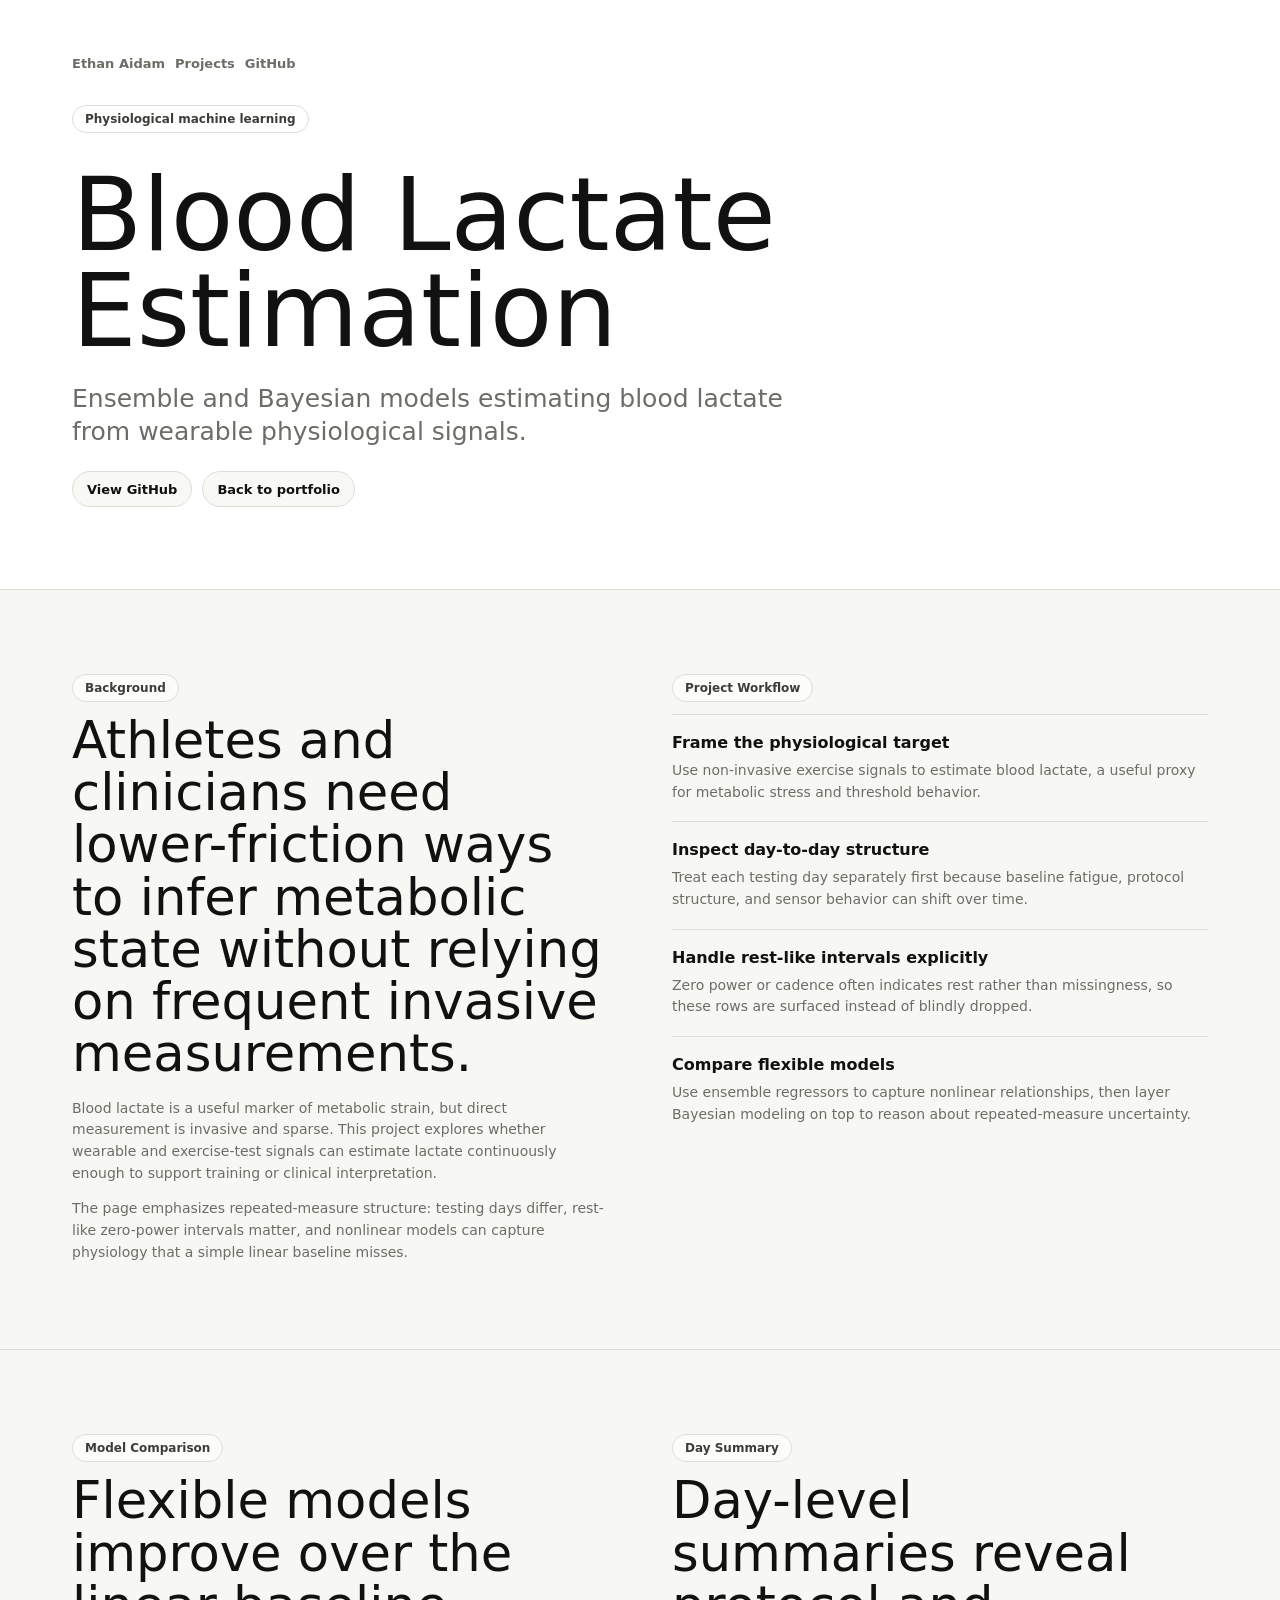
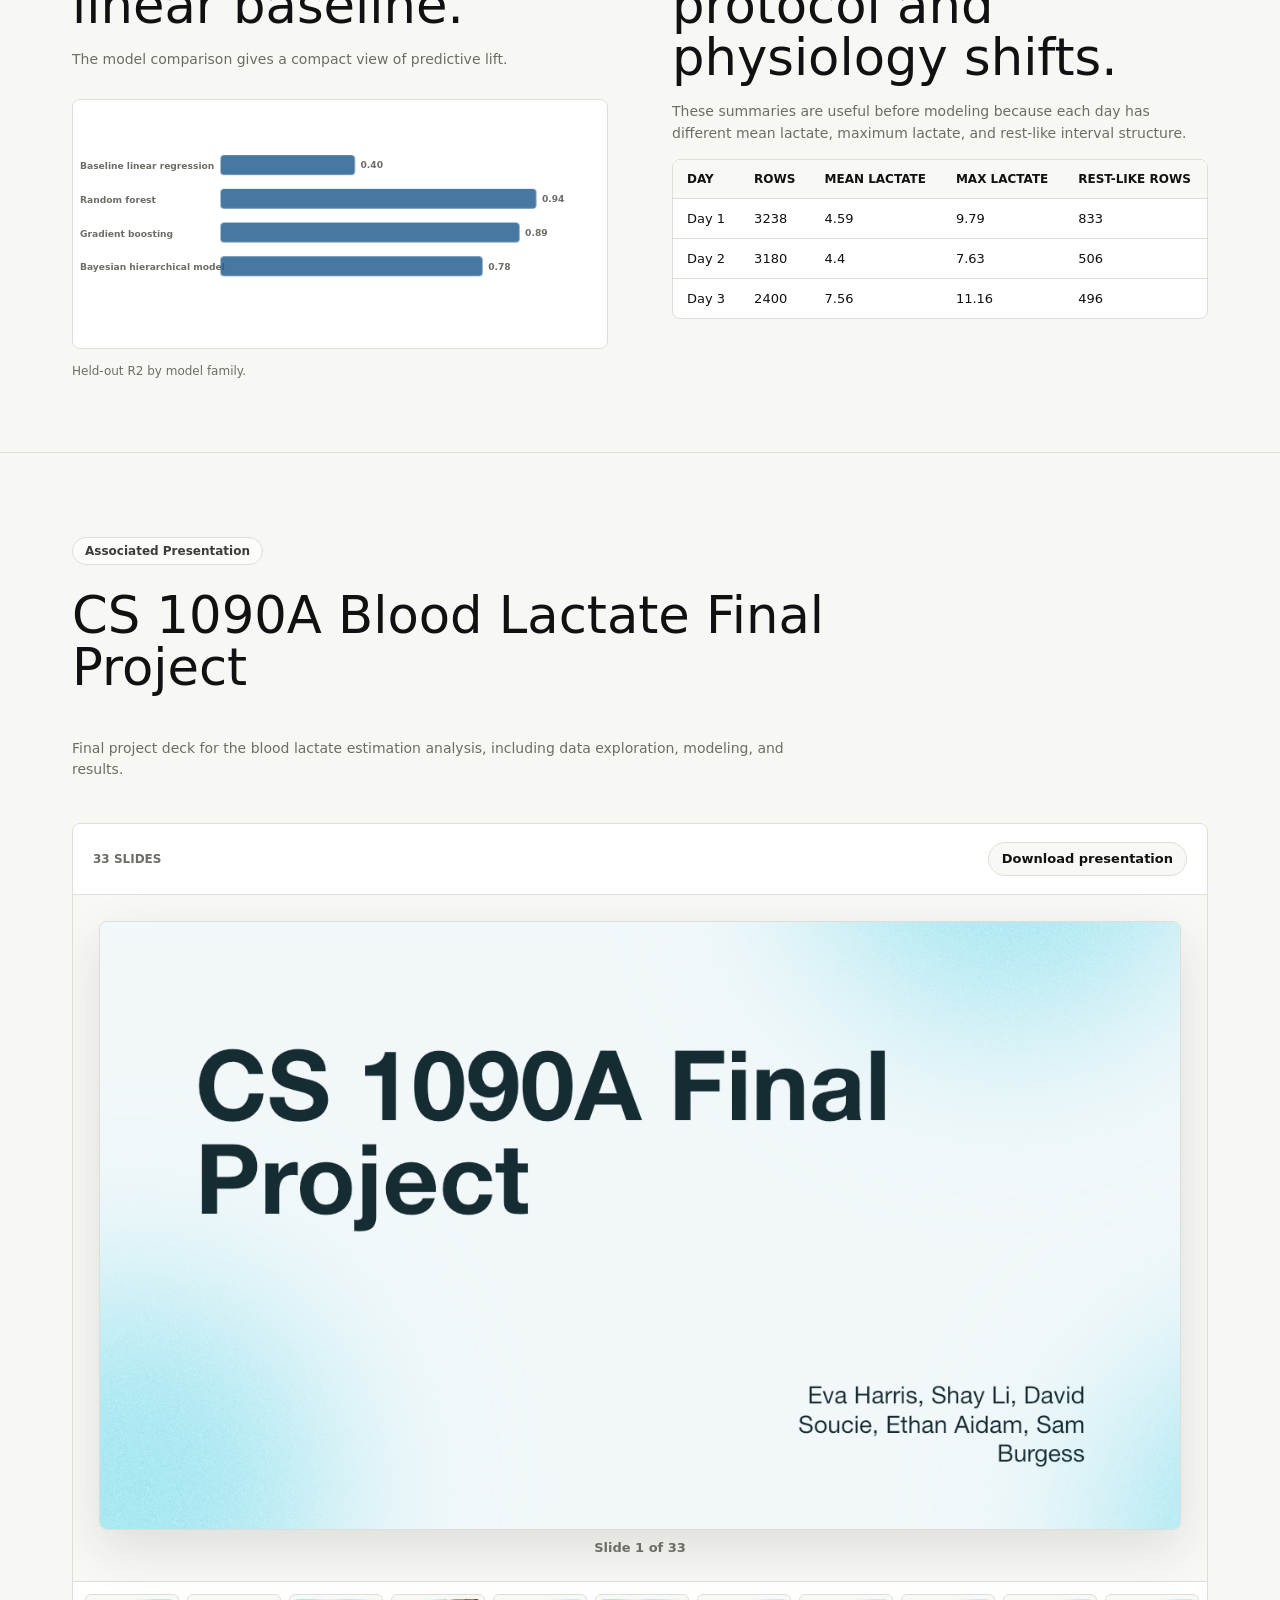
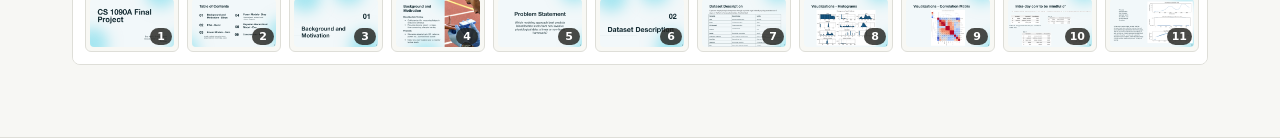
==== projects/blood-lactate-prediction/index.html @ 5e4e2e07 "Publish static portfolio site" ====
<!doctype html>
<html lang="en">
<head>
  <meta charset="utf-8">
  <meta name="viewport" content="width=device-width, initial-scale=1">
  <title>Blood Lactate Estimation | Ethan Aidam</title>
  <meta name="description" content="Ensemble and Bayesian models estimating blood lactate from wearable physiological signals.">
  <link rel="stylesheet" href="/assets/styles.css">
</head>
<body><main class="case-page">
      <header class="case-hero">
        <nav><a href="/">Ethan Aidam</a><a href="/#projects">Projects</a><a href="https://github.com/DavidStryder/CS109A---Final-Project-Blood-Lactate-Analysis">GitHub</a></nav>
        <p class="eyebrow">Physiological machine learning</p>
        <h1>Blood Lactate Estimation</h1>
        <p>Ensemble and Bayesian models estimating blood lactate from wearable physiological signals.</p>
        <div class="case-actions"><a href="https://github.com/DavidStryder/CS109A---Final-Project-Blood-Lactate-Analysis">View GitHub</a><a href="/#projects">Back to portfolio</a></div>
      </header>
      <section class="case-section case-two-col">
        <div><p class="section-label">Background</p><h2>Athletes and clinicians need lower-friction ways to infer metabolic state without relying on frequent invasive measurements.</h2><p class="case-copy">Blood lactate is a useful marker of metabolic strain, but direct measurement is invasive and sparse. This project explores whether wearable and exercise-test signals can estimate lactate continuously enough to support training or clinical interpretation.</p><p class="case-copy">The page emphasizes repeated-measure structure: testing days differ, rest-like zero-power intervals matter, and nonlinear models can capture physiology that a simple linear baseline misses.</p></div>
        <div><p class="section-label">Project Workflow</p><article class="thought-row"><strong>Frame the physiological target</strong><p>Use non-invasive exercise signals to estimate blood lactate, a useful proxy for metabolic stress and threshold behavior.</p></article><article class="thought-row"><strong>Inspect day-to-day structure</strong><p>Treat each testing day separately first because baseline fatigue, protocol structure, and sensor behavior can shift over time.</p></article><article class="thought-row"><strong>Handle rest-like intervals explicitly</strong><p>Zero power or cadence often indicates rest rather than missingness, so these rows are surfaced instead of blindly dropped.</p></article><article class="thought-row"><strong>Compare flexible models</strong><p>Use ensemble regressors to capture nonlinear relationships, then layer Bayesian modeling on top to reason about repeated-measure uncertainty.</p></article></div>
      </section>
      <section class="case-section case-two-col">
    <div><p class="section-label">Model Comparison</p><h2>Flexible models improve over the linear baseline.</h2><p class="case-copy">The model comparison gives a compact view of predictive lift.</p><div class="chart-frame">
    <svg class="native-chart bar-chart-svg" viewBox="0 0 760 268" role="img" aria-label="Held-out R2 by model family.">
      <g class="bar-row-g" data-negative="false">
            <text class="chart-category" x="10" y="56">Baseline linear regression</text>
            <rect class="chart-bar" x="210.00" y="36" width="191.20" height="28"></rect>
            <text class="chart-value-label" x="409.20" y="55" text-anchor="start">0.40</text>
          </g><g class="bar-row-g" data-negative="false">
            <text class="chart-category" x="10" y="104">Random forest</text>
            <rect class="chart-bar" x="210.00" y="84" width="449.32" height="28"></rect>
            <text class="chart-value-label" x="667.32" y="103" text-anchor="start">0.94</text>
          </g><g class="bar-row-g" data-negative="false">
            <text class="chart-category" x="10" y="152">Gradient boosting</text>
            <rect class="chart-bar" x="210.00" y="132" width="425.42" height="28"></rect>
            <text class="chart-value-label" x="643.42" y="151" text-anchor="start">0.89</text>
          </g><g class="bar-row-g" data-negative="false">
            <text class="chart-category" x="10" y="200">Bayesian hierarchical model</text>
            <rect class="chart-bar" x="210.00" y="180" width="372.84" height="28"></rect>
            <text class="chart-value-label" x="590.84" y="199" text-anchor="start">0.78</text>
          </g>
    </svg>
    <div class="chart-meta"><p>Held-out R2 by model family.</p></div>
  </div></div>
    <div><p class="section-label">Day Summary</p><h2>Day-level summaries reveal protocol and physiology shifts.</h2><p class="case-copy">These summaries are useful before modeling because each day has different mean lactate, maximum lactate, and rest-like interval structure.</p><div class="small-table-wrap"><table><thead><tr><th>Day</th><th>Rows</th><th>Mean lactate</th><th>Max lactate</th><th>Rest-like rows</th></tr></thead><tbody><tr><td>Day 1</td><td>3238</td><td>4.59</td><td>9.79</td><td>833</td></tr><tr><td>Day 2</td><td>3180</td><td>4.4</td><td>7.63</td><td>506</td></tr><tr><td>Day 3</td><td>2400</td><td>7.56</td><td>11.16</td><td>496</td></tr></tbody></table></div></div>
  </section>
      <section class="case-section presentation-section">
    <div class="case-section-head">
      <p class="section-label">Associated Presentation</p>
      <h2>CS 1090A Blood Lactate Final Project</h2>
      <p class="case-copy">Final project deck for the blood lactate estimation analysis, including data exploration, modeling, and results.</p>
    </div>
    <div class="presentation-viewer">
      <div class="presentation-toolbar">
        <span>33 slides</span>
        <a class="asset-download-link" href="/project-decks/blood-lactate-final-project.pptx" download="blood-lactate-final-project.pptx">Download presentation</a>
      </div>
      <div class="presentation-stage static-presentation-stage">
        <figure>
          <img src="/project-decks/previews/blood-lactate/slide-1.png" alt="CS 1090A Blood Lactate Final Project, slide 1 of 33">
          <figcaption>Slide 1 of 33</figcaption>
        </figure>
      </div>
      <div class="presentation-scrubber">
        <a href="/project-decks/previews/blood-lactate/slide-1.png" aria-label="Open slide 1"><img src="/project-decks/previews/blood-lactate/slide-1.png" alt=""><span>1</span></a><a href="/project-decks/previews/blood-lactate/slide-2.png" aria-label="Open slide 2"><img src="/project-decks/previews/blood-lactate/slide-2.png" alt=""><span>2</span></a><a href="/project-decks/previews/blood-lactate/slide-3.png" aria-label="Open slide 3"><img src="/project-decks/previews/blood-lactate/slide-3.png" alt=""><span>3</span></a><a href="/project-decks/previews/blood-lactate/slide-4.png" aria-label="Open slide 4"><img src="/project-decks/previews/blood-lactate/slide-4.png" alt=""><span>4</span></a><a href="/project-decks/previews/blood-lactate/slide-5.png" aria-label="Open slide 5"><img src="/project-decks/previews/blood-lactate/slide-5.png" alt=""><span>5</span></a><a href="/project-decks/previews/blood-lactate/slide-6.png" aria-label="Open slide 6"><img src="/project-decks/previews/blood-lactate/slide-6.png" alt=""><span>6</span></a><a href="/project-decks/previews/blood-lactate/slide-7.png" aria-label="Open slide 7"><img src="/project-decks/previews/blood-lactate/slide-7.png" alt=""><span>7</span></a><a href="/project-decks/previews/blood-lactate/slide-8.png" aria-label="Open slide 8"><img src="/project-decks/previews/blood-lactate/slide-8.png" alt=""><span>8</span></a><a href="/project-decks/previews/blood-lactate/slide-9.png" aria-label="Open slide 9"><img src="/project-decks/previews/blood-lactate/slide-9.png" alt=""><span>9</span></a><a href="/project-decks/previews/blood-lactate/slide-10.png" aria-label="Open slide 10"><img src="/project-decks/previews/blood-lactate/slide-10.png" alt=""><span>10</span></a><a href="/project-decks/previews/blood-lactate/slide-11.png" aria-label="Open slide 11"><img src="/project-decks/previews/blood-lactate/slide-11.png" alt=""><span>11</span></a><a href="/project-decks/previews/blood-lactate/slide-12.png" aria-label="Open slide 12"><img src="/project-decks/previews/blood-lactate/slide-12.png" alt=""><span>12</span></a>
      </div>
    </div>
  </section>
      
    </main></body>
</html>
---- assets/styles.css ----
:root {
  --background: #f7f7f4;
  --foreground: #090909;
  --muted: #6d6d67;
  --line: #deded8;
  --panel: #ffffff;
  --ink: #111111;
  --dark: #101010;
  --dark-muted: #a7a7a1;
  --red: #c63b34;
  --blue: #245f8f;
  --green: #2f9367;
}

* {
  box-sizing: border-box;
}

html {
  scroll-behavior: smooth;
}

body {
  margin: 0;
  background: var(--background);
  color: var(--foreground);
  font-family:
    Inter, ui-sans-serif, system-ui, -apple-system, BlinkMacSystemFont, "Segoe UI",
    sans-serif;
}

a {
  color: inherit;
  text-decoration: none;
}

button,
input {
  font: inherit;
}

button {
  cursor: pointer;
}

.site-shell {
  width: min(100%, 1440px);
  margin: 0 auto;
  overflow: hidden;
  background: var(--background);
  border-left: 1px solid rgba(0, 0, 0, 0.08);
  border-right: 1px solid rgba(0, 0, 0, 0.08);
}

.topbar {
  display: grid;
  grid-template-columns: 1fr auto 1fr;
  align-items: center;
  gap: 20px;
  padding: 28px clamp(20px, 5vw, 60px);
}

.brand-mark,
.small-pill,
.nav-links a,
.filter-row button,
.action-button {
  min-height: 38px;
  display: inline-flex;
  align-items: center;
  justify-content: center;
}

.brand-mark {
  justify-self: start;
  gap: 10px;
  font-size: 14px;
  font-weight: 700;
}

.brand-mark span {
  width: 26px;
  height: 26px;
  display: inline-grid;
  place-items: center;
  border-radius: 50%;
  color: white;
  background: var(--ink);
  font-size: 10px;
}

.nav-links {
  display: flex;
  gap: clamp(14px, 3vw, 42px);
  font-size: 13px;
  color: #30302d;
}

.nav-links a {
  border-bottom: 1px solid transparent;
}

.nav-links a:hover {
  border-color: currentColor;
}

.small-pill {
  justify-self: end;
  border: 1px solid var(--ink);
  border-radius: 999px;
  padding: 0 18px;
  font-size: 13px;
  font-weight: 650;
}

.hero-section {
  position: relative;
  min-height: calc(100vh - 94px);
  display: grid;
  grid-template-columns: minmax(0, 1.18fr) minmax(300px, 0.82fr);
  grid-template-areas:
    "copy visual"
    "note visual";
  gap: clamp(18px, 4vw, 58px);
  align-items: start;
  padding: clamp(22px, 4vw, 48px) clamp(20px, 5vw, 60px) 28px;
  animation: fadeInUp 0.8s ease;
}

@keyframes fadeInUp {
  from {
    opacity: 0;
    transform: translateY(30px);
  }

  to {
    opacity: 1;
    transform: translateY(0);
  }
}

.hero-copy {
  grid-area: copy;
  align-self: center;
  z-index: 2;
}

.eyebrow,
.section-label,
.project-domain,
.detail-domain {
  width: fit-content;
  border: 1px solid var(--line);
  border-radius: 999px;
  padding: 6px 12px;
  color: #3d3d38;
  background: rgba(255, 255, 255, 0.62);
  font-size: 12px;
  font-weight: 650;
}

.hero-copy h1 {
  max-width: 900px;
  margin: 26px 0 22px;
  font-size: clamp(72px, 15vw, 190px);
  font-weight: 500;
  letter-spacing: 0;
  line-height: 0.86;
}

.hero-actions {
  display: flex;
  flex-wrap: wrap;
  gap: 10px;
  margin-top: 30px;
}

.action-button {
  border: 1px solid var(--ink);
  border-radius: 999px;
  padding: 0 18px;
  color: var(--ink);
  background: transparent;
  font-size: 13px;
  font-weight: 700;
}

.action-button-dark {
  color: white;
  background: var(--ink);
}

.hero-visual {
  grid-area: visual;
  justify-self: end;
  align-self: start;
  width: min(42vw, 560px);
  min-width: 300px;
  min-height: 0;
  margin: clamp(-18px, -1.5vw, -8px) 0 0;
  border: 0;
  border-radius: 0;
  overflow: visible;
  background: transparent;
  pointer-events: auto;
  z-index: 1;
}

.hero-headshot {
  width: clamp(320px, 31vw, 440px);
  max-width: 440px;
  min-width: 0;
  margin-top: 0;
  margin-bottom: 2rem;
  margin-left: auto;
  margin-right: auto;
}

.hero-headshot img {
  width: 100%;
  border-radius: 50%;
  aspect-ratio: 1 / 1;
  object-fit: cover;
  box-shadow: 0 10px 40px rgba(0, 0, 0, 0.15);
  transition: all 0.4s cubic-bezier(0.175, 0.885, 0.32, 1.275);
  position: relative;
}

.hero-headshot img:hover {
  transform: translateY(-10px) scale(1.05) rotate(2deg);
  box-shadow: 0 20px 60px rgba(18, 53, 36, 0.3);
  filter: brightness(1.05);
}

.hero-note {
  grid-area: note;
  display: flex;
  flex-wrap: wrap;
  gap: 8px;
  color: var(--muted);
  font-size: 12px;
}

.hero-note span {
  border-radius: 999px;
  padding: 9px 13px;
  background: white;
  border: 1px solid var(--line);
}

.particle-stage,
.particle-canvas,
.particle-fallback {
  position: relative;
  width: 100%;
  height: 100%;
  min-height: inherit;
}

.particle-canvas canvas {
  display: block;
  width: 100%;
  height: 100%;
}

.particle-fallback {
  background: transparent;
}

.simulation-toggle {
  position: absolute;
  left: 8px;
  top: 8px;
  z-index: 3;
  display: flex;
  flex-wrap: wrap;
  gap: 4px;
  padding: 4px;
  border: 1px solid rgba(0, 0, 0, 0.08);
  border-radius: 999px;
  background: rgba(255, 255, 255, 0.72);
  backdrop-filter: blur(10px);
}

.simulation-toggle button {
  min-height: 30px;
  max-width: 140px;
  border: 0;
  border-radius: 999px;
  padding: 0 10px;
  color: #30302c;
  background: transparent;
  font-size: 11px;
  font-weight: 800;
  white-space: nowrap;
}

.simulation-toggle button.active {
  color: white;
  background: var(--ink);
}

.fallback-virus-shell,
.fallback-virus-core,
.fallback-sars-spike,
.fallback-env-spike,
.fallback-flu-ha,
.fallback-flu-na,
.fallback-rnp,
.fallback-hiv-capsid,
.fallback-igg-stem,
.fallback-igg-arm,
.fallback-igg-domain,
.fallback-igg-glycan {
  position: absolute;
  display: block;
}

.fallback-virus-shell {
  left: 13%;
  top: 16%;
  width: 70%;
  aspect-ratio: 1;
  border-radius: 50%;
  border: 2px dotted rgba(17, 17, 17, 0.52);
  background:
    radial-gradient(circle at 50% 48%, rgba(255, 255, 255, 0.24), transparent 35%),
    radial-gradient(circle, rgba(31, 31, 27, 0.16), transparent 66%);
  box-shadow:
    inset 0 0 0 10px rgba(31, 31, 27, 0.035),
    0 0 0 1px rgba(17, 17, 17, 0.08);
}

.fallback-virus-core {
  left: 33%;
  top: 34%;
  width: 30%;
  aspect-ratio: 1;
  border-radius: 50%;
  border: 1px dotted rgba(185, 155, 69, 0.72);
  background: radial-gradient(circle, rgba(185, 155, 69, 0.18), transparent 68%);
}

.fallback-sars-spike,
.fallback-env-spike,
.fallback-flu-ha,
.fallback-flu-na {
  left: 48%;
  top: 48%;
  width: 18%;
  height: 2px;
  border-top: 1px dotted rgba(124, 34, 38, 0.8);
  transform-origin: left center;
}

.fallback-sars-spike::after,
.fallback-env-spike::after,
.fallback-flu-ha::after,
.fallback-flu-na::after {
  content: "";
  position: absolute;
  right: -7px;
  top: -7px;
  width: 13px;
  height: 13px;
  border-radius: 48% 52% 42% 58%;
  border: 1px dotted rgba(198, 59, 52, 0.76);
  background: radial-gradient(circle, rgba(198, 59, 52, 0.18), transparent 66%);
}

.fallback-sars .fallback-spike-1,
.fallback-hiv .fallback-spike-1,
.fallback-influenza .fallback-spike-1 {
  transform: rotate(-168deg) translateX(28%);
}

.fallback-sars .fallback-spike-2,
.fallback-hiv .fallback-spike-2,
.fallback-influenza .fallback-spike-2 {
  transform: rotate(-134deg) translateX(30%);
}

.fallback-sars .fallback-spike-3,
.fallback-hiv .fallback-spike-3,
.fallback-influenza .fallback-spike-3 {
  transform: rotate(-96deg) translateX(31%);
}

.fallback-sars .fallback-spike-4,
.fallback-hiv .fallback-spike-4,
.fallback-influenza .fallback-spike-4 {
  transform: rotate(-56deg) translateX(31%);
}

.fallback-sars .fallback-spike-5,
.fallback-hiv .fallback-spike-5,
.fallback-influenza .fallback-spike-5 {
  transform: rotate(-18deg) translateX(29%);
}

.fallback-sars .fallback-spike-6,
.fallback-hiv .fallback-spike-6,
.fallback-influenza .fallback-spike-6 {
  transform: rotate(18deg) translateX(29%);
}

.fallback-sars .fallback-spike-7,
.fallback-hiv .fallback-spike-7,
.fallback-influenza .fallback-spike-7 {
  transform: rotate(56deg) translateX(31%);
}

.fallback-sars .fallback-spike-8,
.fallback-hiv .fallback-spike-8,
.fallback-influenza .fallback-spike-8 {
  transform: rotate(96deg) translateX(31%);
}

.fallback-sars .fallback-spike-9,
.fallback-hiv .fallback-spike-9,
.fallback-influenza .fallback-spike-9 {
  transform: rotate(134deg) translateX(30%);
}

.fallback-sars .fallback-spike-10,
.fallback-hiv .fallback-spike-10,
.fallback-influenza .fallback-spike-10 {
  transform: rotate(168deg) translateX(28%);
}

.fallback-sars .fallback-spike-11,
.fallback-influenza .fallback-spike-11 {
  transform: rotate(214deg) translateX(25%);
}

.fallback-sars .fallback-spike-12,
.fallback-influenza .fallback-spike-12 {
  transform: rotate(326deg) translateX(25%);
}


.fallback-flu-ha::after {
  border-color: rgba(36, 95, 143, 0.8);
  background: radial-gradient(circle, rgba(36, 95, 143, 0.16), transparent 66%);
}

.fallback-flu-na::after {
  width: 11px;
  height: 11px;
  border-radius: 4px;
  border-color: rgba(198, 59, 52, 0.78);
}

.fallback-influenza .fallback-na-1 {
  transform: rotate(-146deg) translateX(25%);
}

.fallback-influenza .fallback-na-2 {
  transform: rotate(-38deg) translateX(28%);
}

.fallback-influenza .fallback-na-3 {
  transform: rotate(72deg) translateX(28%);
}

.fallback-influenza .fallback-na-4 {
  transform: rotate(158deg) translateX(27%);
}

.fallback-influenza .fallback-na-5 {
  transform: rotate(286deg) translateX(25%);
}

.fallback-rnp {
  left: 48%;
  top: 31%;
  width: 1px;
  height: 34%;
  border-left: 1px dotted rgba(185, 155, 69, 0.76);
  transform-origin: center center;
}

.fallback-rnp-1 { transform: translateX(-46px) rotate(-8deg); }
.fallback-rnp-2 { transform: translateX(-32px) rotate(5deg); }
.fallback-rnp-3 { transform: translateX(-18px) rotate(-6deg); }
.fallback-rnp-4 { transform: translateX(-4px) rotate(4deg); }
.fallback-rnp-5 { transform: translateX(10px) rotate(-3deg); }
.fallback-rnp-6 { transform: translateX(24px) rotate(5deg); }
.fallback-rnp-7 { transform: translateX(38px) rotate(-5deg); }
.fallback-rnp-8 { transform: translateX(52px) rotate(8deg); }

.fallback-hiv-capsid {
  left: 37%;
  top: 33%;
  width: 22%;
  height: 36%;
  clip-path: polygon(50% 0, 82% 100%, 18% 100%);
  border: 1px dotted rgba(185, 155, 69, 0.86);
  background: linear-gradient(to bottom, rgba(185, 155, 69, 0.22), transparent);
}

.fallback-env-spike::after {
  width: 11px;
  height: 11px;
  border-radius: 50%;
}

.fallback-igg-stem {
  left: 50%;
  top: 48%;
  width: 2px;
  height: 30%;
  border-left: 2px dotted rgba(36, 95, 143, 0.82);
  transform: translateX(-50%);
}

.fallback-igg-arm {
  left: 50%;
  top: 48%;
  width: 30%;
  height: 2px;
  border-top: 2px dotted rgba(36, 95, 143, 0.82);
  transform-origin: left center;
}

.fallback-igg-arm-left {
  transform: rotate(140deg);
}

.fallback-igg-arm-right {
  transform: rotate(40deg);
}

.fallback-igg-domain {
  width: 15%;
  aspect-ratio: 1 / 1.32;
  border-radius: 999px;
  border: 1px dotted rgba(36, 95, 143, 0.82);
  background: radial-gradient(circle, rgba(36, 95, 143, 0.14), transparent 68%);
}

.fallback-igg-fc-left {
  left: 40%;
  top: 70%;
  transform: rotate(-8deg);
}

.fallback-igg-fc-right {
  left: 51%;
  top: 70%;
  transform: rotate(8deg);
}

.fallback-igg-fab-left {
  left: 17%;
  top: 23%;
  transform: rotate(48deg);
}

.fallback-igg-fab-right {
  right: 17%;
  top: 23%;
  transform: rotate(-48deg);
}

.fallback-igg-glycan {
  width: 4%;
  aspect-ratio: 1;
  border-radius: 50%;
  background: rgba(185, 155, 69, 0.78);
}

.fallback-igg-glycan-left {
  left: 45%;
  top: 61%;
}

.fallback-igg-glycan-right {
  left: 53%;
  top: 61%;
}

.visual-caption {
  position: absolute;
  right: 8px;
  bottom: 10px;
  display: flex;
  gap: 8px;
  opacity: 0.76;
}

.visual-caption span {
  border-radius: 999px;
  padding: 8px 10px;
  color: #1d1d19;
  background: rgba(255, 255, 255, 0.48);
  border: 1px solid rgba(0, 0, 0, 0.06);
  font-size: 11px;
  font-weight: 750;
}

.tag-group span,
.method-list span {
  flex: 0 0 auto;
  border-radius: 999px;
  padding: 12px 18px;
  background: #ecece8;
  color: #30302c;
  font-size: 13px;
  font-weight: 700;
  white-space: nowrap;
}

.section-grid {
  display: grid;
  grid-template-columns: minmax(0, 1fr) minmax(280px, 0.65fr);
  gap: clamp(24px, 7vw, 96px);
  align-items: start;
}

.about-section,
.projects-section,
.experience-section {
  padding: clamp(58px, 9vw, 120px) clamp(20px, 5vw, 60px);
}

.about-section {
  background: #f1f1ed;
}

.section-grid h2,
.site-footer h2 {
  margin: 18px 0 0;
  max-width: 760px;
  font-size: clamp(36px, 6vw, 74px);
  font-weight: 500;
  letter-spacing: 0;
  line-height: 0.94;
}

.section-copy {
  margin: 46px 0 0;
  color: var(--muted);
  font-size: 16px;
  line-height: 1.55;
}

.metric-grid {
  display: grid;
  grid-template-columns: repeat(5, minmax(0, 1fr));
  border-top: 1px solid var(--line);
  border-bottom: 1px solid var(--line);
}

.metric-card {
  min-height: 230px;
  padding: clamp(22px, 3vw, 36px);
  background: white;
  border-right: 1px solid var(--line);
}

.metric-card:last-child {
  border-right: 0;
}

.metric-card strong {
  display: block;
  font-size: clamp(38px, 4vw, 64px);
  font-weight: 500;
  line-height: 1;
}

.metric-card span {
  display: block;
  margin-top: 14px;
  font-size: 15px;
  font-weight: 800;
}

.metric-card p {
  max-width: 260px;
  margin: 14px 0 0;
  color: var(--muted);
  font-size: 13px;
  line-height: 1.45;
}

.project-controls {
  margin-top: 46px;
}

.search-label {
  display: block;
  margin-bottom: 8px;
  color: var(--muted);
  font-size: 12px;
  font-weight: 750;
}

.project-controls input {
  width: 100%;
  min-height: 48px;
  border: 1px solid var(--line);
  border-radius: 999px;
  padding: 0 18px;
  outline: 0;
  background: white;
  color: var(--ink);
  font-size: 15px;
}

.project-controls input:focus {
  border-color: var(--ink);
}

.filter-row {
  display: flex;
  gap: 10px;
  margin: 34px 0 28px;
  overflow-x: auto;
  padding-bottom: 4px;
}

.filter-row button {
  flex: 0 0 auto;
  border: 1px solid var(--line);
  border-radius: 999px;
  padding: 0 16px;
  color: #33332e;
  background: white;
  font-size: 13px;
  font-weight: 750;
  white-space: nowrap;
}

.filter-row button.active {
  border-color: var(--ink);
  color: white;
  background: var(--ink);
}

.project-layout {
  display: grid;
  grid-template-columns: minmax(0, 1.08fr) minmax(320px, 0.62fr);
  gap: 22px;
  align-items: start;
}

.project-grid {
  display: grid;
  grid-template-columns: repeat(2, minmax(0, 1fr));
  gap: 14px;
}

.project-card,
.empty-state,
.project-detail {
  border: 1px solid var(--line);
  border-radius: 8px;
  background: white;
}

.project-card {
  position: relative;
  min-height: 310px;
  display: flex;
  flex-direction: column;
  align-items: flex-start;
  padding: 24px;
  text-align: left;
  overflow: hidden;
}

.project-card::before {
  content: "";
  position: absolute;
  inset: auto -10% -34% 42%;
  height: 68%;
  border-radius: 50%;
  border: 1px solid currentColor;
  opacity: 0.28;
}

.project-card:hover,
.project-card.selected {
  border-color: var(--ink);
}

.project-card.selected {
  box-shadow: inset 0 0 0 1px var(--ink);
}

.accent-red {
  color: var(--red);
}

.accent-blue {
  color: var(--blue);
}

.accent-green {
  color: var(--green);
}

.accent-orange {
  color: #b46f24;
}

.project-card strong,
.project-card p,
.project-card span {
  position: relative;
  color: var(--ink);
}

.project-domain {
  margin-bottom: auto;
  color: inherit;
}

.project-card strong {
  display: block;
  margin-top: 62px;
  font-size: clamp(22px, 3vw, 34px);
  font-weight: 600;
  line-height: 1;
}

.project-card p {
  margin: 14px 0 0;
  color: var(--muted);
  font-size: 14px;
  line-height: 1.45;
}

.project-result {
  margin-top: 22px;
  color: #22221e;
  font-size: 13px;
  font-weight: 750;
  line-height: 1.4;
}

.project-status {
  margin-top: auto;
  padding-top: 26px;
  color: var(--muted);
  font-size: 12px;
  font-weight: 750;
}

.project-detail {
  position: sticky;
  top: 18px;
  padding: 28px;
}

.project-detail h3 {
  margin: 16px 0 24px;
  font-size: clamp(32px, 5vw, 54px);
  font-weight: 500;
  letter-spacing: 0;
  line-height: 0.96;
}

.project-detail dl {
  display: grid;
  gap: 18px;
  margin: 0;
}

.project-detail div {
  margin: 0;
}

.project-detail dt {
  margin-bottom: 6px;
  color: var(--ink);
  font-size: 12px;
  font-weight: 800;
  text-transform: uppercase;
}

.project-detail dd {
  margin: 0;
  color: var(--muted);
  font-size: 14px;
  line-height: 1.52;
}

.tag-group,
.method-list {
  display: flex;
  flex-wrap: wrap;
  gap: 8px;
  margin-top: 24px;
}

.tag-group span {
  padding: 9px 12px;
  background: var(--ink);
  color: white;
}

.method-list span {
  padding: 8px 10px;
  background: #efefeb;
  font-size: 12px;
}

.empty-state {
  grid-column: 1 / -1;
  min-height: 260px;
  display: grid;
  place-items: center;
  padding: 32px;
  text-align: center;
}

.empty-state strong {
  display: block;
  font-size: 24px;
}

.empty-state p {
  margin: 8px 0 20px;
  color: var(--muted);
}

.empty-state button {
  border: 1px solid var(--ink);
  border-radius: 999px;
  padding: 10px 16px;
  color: white;
  background: var(--ink);
  font-weight: 750;
}

.experience-section {
  background: #f1f1ed;
}

.timeline {
  margin-top: 48px;
  border-top: 1px solid var(--line);
}

.timeline-row {
  display: grid;
  grid-template-columns: minmax(0, 1fr) minmax(190px, auto);
  gap: 24px;
  align-items: center;
  padding: 28px 0;
  border-bottom: 1px solid var(--line);
}

.timeline-row span {
  display: block;
  color: var(--muted);
  font-size: 13px;
  font-weight: 750;
}

.timeline-row h3 {
  margin: 8px 0;
  font-size: clamp(22px, 3vw, 34px);
  font-weight: 560;
  line-height: 1;
}

.timeline-row p {
  max-width: 720px;
  margin: 0;
  color: var(--muted);
  font-size: 14px;
  line-height: 1.5;
}

.timeline-row strong {
  justify-self: end;
  color: var(--muted);
  font-size: 13px;
  font-weight: 750;
  white-space: nowrap;
}

.timeline-row h3 a {
  color: inherit;
  text-decoration: none;
  border-bottom: 1px solid transparent;
}

.timeline-row h3 a:hover {
  border-bottom-color: currentColor;
}

.timeline-row.tghi-row {
  align-items: start;
}

.experience-heading {
  max-width: 860px;
}

.tghi-event-link {
  display: grid;
  grid-template-columns: 64px minmax(0, 1fr);
  gap: 14px;
  align-items: center;
  max-width: 640px;
  margin-top: 16px;
  padding: 14px;
  border: 1px solid var(--line);
  border-radius: 8px;
  color: inherit;
  background: rgba(255, 255, 255, 0.62);
  text-decoration: none;
  transition: border-color 220ms ease, transform 220ms ease, background 220ms ease;
}

.tghi-event-link:hover {
  border-color: rgba(27, 27, 24, 0.28);
  background: rgba(255, 255, 255, 0.82);
  transform: translateY(-2px);
}

.tghi-event-logo {
  width: 64px;
  height: 64px;
  object-fit: contain;
  border: 1px solid var(--line);
  border-radius: 6px;
  padding: 6px;
  background: white;
}

.tghi-event-link b {
  display: block;
  color: var(--ink);
  font-size: 14px;
  font-weight: 750;
}

.tghi-event-link small {
  display: block;
  margin-top: 4px;
  color: var(--muted);
  font-size: 13px;
  line-height: 1.35;
}

.heatmap-layer-buttons {
  display: flex;
  flex-wrap: wrap;
  gap: 8px;
  margin: 22px 0 14px;
}

.heatmap-layer-buttons button {
  border: 1px solid var(--line);
  border-radius: 999px;
  padding: 9px 12px;
  color: var(--ink);
  background: rgba(255, 255, 255, 0.72);
  font-size: 12px;
  font-weight: 750;
}

.heatmap-layer-buttons button.active,
.heatmap-layer-buttons button:hover {
  border-color: var(--ink);
  color: white;
  background: var(--ink);
}

.heatmap-layer-note {
  max-width: 620px;
  border: 1px solid var(--line);
  border-radius: 8px;
  padding: 16px;
  background: rgba(255, 255, 255, 0.62);
}

.heatmap-layer-note strong {
  display: block;
  font-size: 15px;
}

.heatmap-layer-note p {
  margin: 8px 0 0;
  color: var(--muted);
  font-size: 13px;
  line-height: 1.45;
}

.heatmap-demo {
  min-height: 360px;
  border: 1px solid var(--line);
  border-radius: 8px;
  padding: clamp(14px, 3vw, 24px);
  background: #f7f7f2;
}

.heatmap-demo svg {
  width: 100%;
  height: auto;
  display: block;
}

.map-grid-line {
  fill: none;
  stroke: rgba(30, 30, 26, 0.14);
  stroke-width: 2;
}

.heatmap-route {
  fill: none;
  stroke: #245f8f;
  stroke-width: 7;
  stroke-linecap: round;
  opacity: 0.78;
}

.heatmap-route.secondary {
  stroke: #2f9367;
  stroke-width: 5;
  opacity: 0.58;
}

.heatmap-glow {
  fill: url(#heatGlow);
  mix-blend-mode: multiply;
  animation: heatmap-pulse 3.6s ease-in-out infinite;
}

@keyframes heatmap-pulse {
  0%,
  100% {
    opacity: 0.74;
  }
  50% {
    opacity: 1;
  }
}

.site-footer {
  padding: clamp(52px, 8vw, 98px) clamp(20px, 5vw, 60px) 34px;
  color: white;
  background: var(--dark);
}

.section-label-dark {
  border-color: rgba(255, 255, 255, 0.2);
  color: white;
  background: rgba(255, 255, 255, 0.08);
}

.site-footer h2 {
  max-width: 560px;
  color: white;
}

.footer-grid {
  display: grid;
  grid-template-columns: minmax(0, 1.2fr) repeat(3, minmax(120px, 0.45fr));
  gap: 28px;
  align-items: end;
  margin-top: clamp(60px, 9vw, 120px);
  padding-top: 32px;
  border-top: 1px solid rgba(255, 255, 255, 0.18);
}

.footer-grid strong {
  display: block;
  font-size: 22px;
}

.footer-grid p {
  max-width: 420px;
  margin: 12px 0 0;
  color: var(--dark-muted);
  font-size: 13px;
  line-height: 1.5;
}

.footer-grid a {
  color: white;
  font-size: 14px;
  font-weight: 750;
  overflow-wrap: anywhere;
}

.footer-grid a:hover {
  text-decoration: underline;
}


@media (max-width: 520px) {
  .simulation-toggle {
    right: 8px;
    width: calc(100% - 16px);
  }

  .simulation-toggle button {
    flex: 1 1 calc(50% - 4px);
    max-width: none;
    padding: 0 8px;
  }
}



@media (max-width: 980px) {
  .topbar,
  .hero-section,
  .section-grid,
  .project-layout,
  .footer-grid {
    grid-template-columns: 1fr;
  }

  .topbar {
    gap: 14px;
  }

  .nav-links,
  .small-pill {
    justify-self: start;
  }

  .hero-section {
    grid-template-areas:
      "copy"
      "visual"
      "note";
    min-height: auto;
  }

  .hero-visual {
    justify-self: center;
    min-height: 0;
    margin-top: 0;
  }

  .section-copy,
  .project-controls {
    margin-top: 0;
  }

  .metric-grid {
    grid-template-columns: repeat(2, minmax(0, 1fr));
  }

  .metric-card:nth-child(2n) {
    border-right: 0;
  }

  .metric-card:last-child {
    grid-column: 1 / -1;
  }

  .project-detail {
    position: static;
  }

  .timeline-row {
    grid-template-columns: 1fr;
  }

  .timeline-row strong {
    justify-self: start;
  }
}

@media (max-width: 640px) {
  .site-shell {
    border: 0;
  }

  .topbar {
    padding-top: 18px;
  }

  .nav-links {
    width: 100%;
    justify-content: space-between;
    order: 3;
  }

  .hero-copy h1 {
    font-size: clamp(62px, 24vw, 110px);
  }

  .hero-visual {
    width: min(78vw, 340px);
  }

  .hero-headshot {
    width: min(78vw, 340px);
  }

  .metric-grid,
  .project-grid {
    grid-template-columns: 1fr;
  }

  .metric-card {
    min-height: 190px;
    border-right: 0;
    border-bottom: 1px solid var(--line);
  }

  .metric-card:last-child {
    grid-column: auto;
  }

  .project-card {
    min-height: 280px;
  }

  .timeline-row strong {
    white-space: normal;
  }

  .tghi-event-link {
    grid-template-columns: 52px minmax(0, 1fr);
  }

  .tghi-event-logo {
    width: 52px;
    height: 52px;
  }
}

@media (prefers-reduced-motion: reduce) {
  html {
    scroll-behavior: auto;
  }

  *,
  *::before,
  *::after {
    animation-duration: 0.001ms !important;
    animation-iteration-count: 1 !important;
    scroll-behavior: auto !important;
    transition-duration: 0.001ms !important;
  }
}


.project-card-button {
  position: relative;
  z-index: 1;
  display: flex;
  flex: 1;
  width: 100%;
  min-height: 248px;
  flex-direction: column;
  align-items: flex-start;
  border: 0;
  padding: 0;
  color: inherit;
  background: transparent;
  text-align: left;
  cursor: pointer;
}

.project-card-button:focus-visible,
.project-case-link:focus-visible,
.detail-actions a:focus-visible,
.case-actions a:focus-visible,
.case-hero nav a:focus-visible {
  outline: 2px solid var(--ink);
  outline-offset: 3px;
}

.project-case-link,
.detail-actions a,
.case-actions a {
  position: relative;
  z-index: 2;
  display: inline-flex;
  align-items: center;
  justify-content: center;
  min-height: 36px;
  border: 1px solid var(--line);
  border-radius: 999px;
  padding: 0 14px;
  color: var(--ink);
  background: #f8f8f4;
  font-size: 13px;
  font-weight: 800;
  text-decoration: none;
}

.project-case-link {
  margin-top: 16px;
}

.project-case-link:hover,
.detail-actions a:hover,
.case-actions a:hover {
  border-color: var(--ink);
  background: var(--ink);
  color: white;
}

.detail-actions {
  display: flex;
  flex-wrap: wrap;
  gap: 8px;
  margin-top: 24px;
}

.case-page {
  min-height: 100vh;
  color: var(--ink);
  background: var(--background);
}

.case-hero {
  display: grid;
  gap: 22px;
  padding: clamp(24px, 5vw, 56px) clamp(20px, 6vw, 72px) clamp(44px, 7vw, 82px);
  border-bottom: 1px solid var(--line);
  background: white;
}

.case-hero nav {
  display: flex;
  flex-wrap: wrap;
  gap: 10px;
  align-items: center;
}

.case-hero nav a {
  color: var(--muted);
  font-size: 13px;
  font-weight: 800;
  text-decoration: none;
}

.case-hero nav a:hover {
  color: var(--ink);
}

.case-hero h1 {
  max-width: 980px;
  margin: 0;
  font-size: clamp(46px, 8vw, 106px);
  font-weight: 500;
  letter-spacing: 0;
  line-height: 0.94;
}

.case-hero > p:not(.eyebrow) {
  max-width: 760px;
  margin: 0;
  color: var(--muted);
  font-size: clamp(18px, 2.2vw, 25px);
  line-height: 1.35;
}

.case-actions {
  display: flex;
  flex-wrap: wrap;
  gap: 10px;
}

.case-metrics {
  display: grid;
  grid-template-columns: repeat(3, minmax(0, 1fr));
  border-bottom: 1px solid var(--line);
  background: #f8f8f4;
}

.case-metrics article {
  min-height: 170px;
  border-right: 1px solid var(--line);
  padding: clamp(20px, 4vw, 34px);
}

.case-metrics article:last-child {
  border-right: 0;
}

.case-metrics strong {
  display: block;
  font-size: clamp(28px, 5vw, 58px);
  font-weight: 500;
  line-height: 1;
}

.case-metrics span {
  display: block;
  margin-top: 10px;
  color: var(--ink);
  font-size: 13px;
  font-weight: 850;
  text-transform: uppercase;
}

.case-metrics p,
.case-copy {
  max-width: 720px;
  color: var(--muted);
  font-size: 14px;
  line-height: 1.55;
}

.heatmaps-background-section .case-section-head {
  max-width: 920px;
}

.project-video-frame {
  position: relative;
  width: min(100%, 1040px);
  aspect-ratio: 16 / 9;
  overflow: hidden;
  border: 1px solid var(--line);
  border-radius: 8px;
  background: #10100e;
}

.project-video-frame iframe {
  position: absolute;
  inset: 0;
  width: 100%;
  height: 100%;
  border: 0;
}

.case-section {
  padding: clamp(36px, 6vw, 72px) clamp(20px, 6vw, 72px);
  border-bottom: 1px solid var(--line);
}

.case-section-head {
  display: grid;
  gap: 12px;
  margin-bottom: 28px;
}

.case-section h2 {
  max-width: 820px;
  margin: 0 0 18px;
  font-size: clamp(28px, 4vw, 52px);
  font-weight: 500;
  letter-spacing: 0;
  line-height: 1.02;
}

.case-two-col {
  display: grid;
  grid-template-columns: repeat(2, minmax(0, 1fr));
  gap: clamp(22px, 5vw, 64px);
  align-items: start;
}

.thought-row {
  border-top: 1px solid var(--line);
  padding: 18px 0;
}

.thought-row strong {
  display: block;
  font-size: 16px;
}

.thought-row p {
  margin: 8px 0 0;
  color: var(--muted);
  font-size: 14px;
  line-height: 1.55;
}

.workflow-strip {
  display: grid;
  grid-template-columns: repeat(5, minmax(0, 1fr));
  border: 1px solid var(--line);
  border-radius: 8px;
  overflow: hidden;
  background: white;
}

.workflow-strip article {
  min-height: 190px;
  border-right: 1px solid var(--line);
  padding: 22px;
}

.workflow-strip article:last-child {
  border-right: 0;
}

.workflow-strip span {
  color: var(--muted);
  font-size: 12px;
  font-weight: 850;
}

.workflow-strip strong {
  display: block;
  margin-top: 42px;
  font-size: 20px;
  line-height: 1.08;
}

.workflow-strip p {
  margin: 12px 0 0;
  color: var(--muted);
  font-size: 13px;
  line-height: 1.45;
}

.chart-bars {
  display: grid;
  gap: 10px;
  margin-top: 18px;
}

.chart-bar-row {
  display: grid;
  grid-template-columns: minmax(120px, 0.9fr) minmax(120px, 1.5fr) minmax(58px, auto);
  gap: 12px;
  align-items: center;
  color: var(--ink);
  font-size: 13px;
}

.chart-bar-row > span {
  overflow: hidden;
  text-overflow: ellipsis;
  white-space: nowrap;
}

.chart-bar-row > div {
  height: 12px;
  border-radius: 999px;
  background: #e5e2dc;
  overflow: hidden;
}

.chart-bar-row i {
  display: block;
  height: 100%;
  border-radius: inherit;
  background: var(--blue);
}

.chart-bar-row[data-negative="true"] i {
  background: var(--red);
}

.chart-bar-row strong {
  font-size: 13px;
  text-align: right;
  white-space: nowrap;
}

.native-chart {
  width: 100%;
  height: auto;
  min-height: 220px;
  margin-top: 18px;
  border: 1px solid var(--line);
  border-radius: 8px;
  background: white;
}

.native-chart line {
  stroke: #c9c4bb;
  stroke-width: 1;
}

.native-chart path {
  fill: none;
  stroke-width: 3;
  stroke-linecap: round;
  stroke-linejoin: round;
}

.native-chart circle {
  opacity: 0.7;
}

.native-chart text {
  fill: var(--muted);
  font-size: 13px;
  font-weight: 750;
}

.small-table-wrap {
  overflow-x: auto;
  border: 1px solid var(--line);
  border-radius: 8px;
  background: white;
}

.small-table-wrap table {
  width: 100%;
  min-width: 520px;
  border-collapse: collapse;
  font-size: 13px;
}

.small-table-wrap th,
.small-table-wrap td {
  border-bottom: 1px solid var(--line);
  padding: 12px 14px;
  text-align: left;
  vertical-align: top;
}

.small-table-wrap tr:last-child td {
  border-bottom: 0;
}

.small-table-wrap th {
  color: var(--ink);
  background: #f8f8f4;
  font-size: 12px;
  text-transform: uppercase;
}

.code-card {
  max-width: 920px;
  overflow-x: auto;
  border: 1px solid var(--line);
  border-radius: 8px;
  padding: 18px;
  color: #26231f;
  background: white;
  font-size: 13px;
  line-height: 1.5;
}

.case-select {
  width: min(100%, 360px);
  min-height: 40px;
  border: 1px solid var(--line);
  border-radius: 8px;
  padding: 0 12px;
  color: var(--ink);
  background: white;
  font: inherit;
  font-size: 14px;
  font-weight: 750;
}



.term-grid {
  display: grid;
  grid-template-columns: repeat(3, minmax(0, 1fr));
  gap: 12px;
}

.term-grid article {
  min-height: 150px;
  border: 1px solid var(--line);
  border-radius: 8px;
  padding: 18px;
  background: white;
}

.term-grid strong {
  display: block;
  font-size: 18px;
  line-height: 1.15;
}

.term-grid p {
  margin: 12px 0 0;
  color: var(--muted);
  font-size: 14px;
  line-height: 1.5;
}

.chart-frame {
  margin-top: 18px;
}

.chart-frame .native-chart,
.chart-frame .chart-bars {
  margin-top: 10px;
}

.chart-meta {
  display: grid;
  gap: 6px;
  margin-top: 10px;
}

.chart-meta p {
  margin: 0;
  color: var(--muted);
  font-size: 12px;
  line-height: 1.45;
}

.chart-meta strong {
  color: var(--ink);
  font-size: 13px;
  line-height: 1.35;
}

.bar-axis-labels {
  display: grid;
  grid-template-columns: minmax(120px, 0.9fr) minmax(120px, 1.5fr) minmax(58px, auto);
  gap: 12px;
  color: var(--muted);
  font-size: 11px;
  font-weight: 850;
  text-transform: uppercase;
}

.bar-axis-labels span:last-child {
  grid-column: 2 / 4;
}

.chart-bar-row {
  width: 100%;
  border: 0;
  padding: 0;
  background: transparent;
  text-align: left;
  cursor: pointer;
}

.chart-bar-row:focus-visible {
  outline: 2px solid var(--ink);
  outline-offset: 3px;
}

.chart-bar-row i {
  transform-origin: left center;
  animation: bar-grow 520ms ease-out both;
}

.chart-bar-row[data-active="true"] > div {
  box-shadow: 0 0 0 2px rgba(36, 95, 143, 0.18);
}

.chart-bar-row[data-active="true"] strong,
.chart-bar-row[data-active="true"] span {
  color: var(--ink);
}



.bar-chart-svg {
  min-height: 250px;
}

.bar-row-g {
  outline: none;
  cursor: pointer;
}

.bar-row-g:focus-visible .chart-bar,
.bar-row-g[data-active="true"] .chart-bar {
  filter: drop-shadow(0 3px 5px rgba(34, 34, 30, 0.18));
  opacity: 1;
}

.bar-row-g[data-active="true"] .chart-category,
.bar-row-g[data-active="true"] .chart-value-label {
  fill: var(--ink);
  font-weight: 850;
}

.chart-bar {
  fill: var(--blue);
  opacity: 0.84;
  rx: 5px;
  animation: bar-fade-in 420ms ease-out both;
}

.bar-row-g[data-negative="true"] .chart-bar {
  fill: var(--red);
}

.d3-hit-area {
  fill: transparent;
}

.chart-grid-line {
  stroke: #dfdbd3 !important;
  stroke-width: 1;
}

.chart-axis {
  stroke: #9e988e !important;
  stroke-width: 1.2;
}

.chart-tick,
.chart-category,
.chart-value-label,
.chart-axis-title {
  fill: var(--muted);
  font-size: 12px;
  font-weight: 750;
}

.chart-category {
  fill: var(--ink);
}

.chart-value-label {
  fill: var(--muted);
}

.chart-axis-title {
  fill: var(--ink);
  font-size: 13px;
  font-weight: 850;
}

@keyframes bar-fade-in {
  from { opacity: 0; transform: translateX(-6px); }
  to { opacity: 0.84; transform: translateX(0); }
}

.interactive-chart {
  cursor: crosshair;
}

.line-path {
  stroke-dasharray: 1000;
  stroke-dashoffset: 1000;
  animation: draw-line 900ms ease-out forwards;
}

.chart-cursor {
  stroke: rgba(34, 34, 30, 0.34) !important;
  stroke-dasharray: 4 5;
}

.active-point {
  fill: white;
  stroke: var(--ink);
  stroke-width: 3;
}

.scatter-point {
  opacity: 0.68;
  transition: opacity 160ms ease, r 160ms ease;
  animation: point-in 420ms ease-out both;
}

.scatter-point[data-active="true"] {
  opacity: 1;
  stroke: var(--ink);
  stroke-width: 2;
}

@keyframes bar-grow {
  from { transform: scaleX(0); }
  to { transform: scaleX(1); }
}

@keyframes draw-line {
  to { stroke-dashoffset: 0; }
}

@keyframes point-in {
  from { opacity: 0; transform: scale(0.8); }
  to { opacity: 0.68; transform: scale(1); }
}



.lmd-context-grid {
  display: grid;
  grid-template-columns: repeat(3, minmax(0, 1fr));
  gap: 12px;
}

.lmd-context-grid article {
  min-height: 210px;
  border: 1px solid var(--line);
  border-radius: 8px;
  padding: 20px;
  background: white;
}

.lmd-context-grid span {
  display: block;
  color: var(--muted);
  font-size: 12px;
  font-weight: 850;
  text-transform: uppercase;
}

.lmd-context-grid strong {
  display: block;
  margin-top: 34px;
  color: var(--ink);
  font-size: 22px;
  font-weight: 550;
  line-height: 1.08;
}

.lmd-context-grid p {
  margin: 14px 0 0;
  color: var(--muted);
  font-size: 14px;
  line-height: 1.5;
}

.lmd-figure-grid {
  display: grid;
  grid-template-columns: minmax(280px, 0.8fr) minmax(360px, 1.2fr);
  gap: 18px;
  align-items: start;
}

.lmd-figure-grid figure {
  margin: 0;
}

.lmd-figure-grid img {
  display: block;
  width: 100%;
  height: auto;
  border: 1px solid var(--line);
  border-radius: 8px;
  background: white;
}

.lmd-figure-grid figcaption {
  margin-top: 10px;
  color: var(--muted);
  font-size: 13px;
  line-height: 1.45;
}



.project-figure-grid {
  display: grid;
  grid-template-columns: repeat(2, minmax(0, 1fr));
  gap: clamp(18px, 3vw, 28px);
}

.project-figure-grid figure {
  margin: 0;
}

.project-figure-grid figure:first-child {
  grid-column: 1 / -1;
}

.project-figure-grid img {
  display: block;
  width: 100%;
  height: auto;
  border: 1px solid var(--line);
  border-radius: 8px;
  background: white;
}

.project-figure-grid figcaption {
  margin-top: 10px;
  color: var(--muted);
  font-size: 13px;
  line-height: 1.45;
}

.project-figure-grid figcaption strong {
  display: block;
  margin-bottom: 4px;
  color: var(--ink);
  font-size: 14px;
}


.presentation-viewer {
  border: 1px solid var(--line);
  border-radius: 8px;
  background: white;
  overflow: hidden;
}

.presentation-toolbar {
  display: flex;
  align-items: center;
  justify-content: space-between;
  border-bottom: 1px solid var(--line);
  padding: 18px 20px;
}

.presentation-toolbar span {
  display: block;
  color: var(--muted);
  font-size: 12px;
  font-weight: 850;
  text-transform: uppercase;
}

.asset-download-link {
  display: inline-flex;
  align-items: center;
  justify-content: center;
  min-height: 34px;
  border: 1px solid var(--line);
  border-radius: 999px;
  padding: 0 13px;
  color: var(--ink);
  background: #f8f8f4;
  font-size: 13px;
  font-weight: 850;
  text-decoration: none;
}

.asset-download-link:hover,
.asset-download-link:focus-visible {
  border-color: var(--ink);
  color: white;
  background: var(--ink);
  outline: none;
}

.presentation-stage button {
  display: inline-flex;
  align-items: center;
  justify-content: center;
  min-height: 38px;
  border: 1px solid var(--line);
  border-radius: 999px;
  padding: 0 14px;
  color: var(--ink);
  background: #f8f8f4;
  font-size: 13px;
  font-weight: 850;
}

.presentation-stage button:hover:not(:disabled),
.presentation-stage button:focus-visible {
  border-color: var(--ink);
  color: white;
  background: var(--ink);
  outline: none;
}

.presentation-stage {
  display: grid;
  grid-template-columns: auto minmax(0, 1fr) auto;
  gap: 14px;
  align-items: center;
  padding: clamp(14px, 3vw, 26px);
  background: #f8f8f4;
}

.presentation-stage button:disabled {
  cursor: not-allowed;
  opacity: 0.4;
}

.presentation-stage figure {
  margin: 0;
}

.presentation-stage img {
  display: block;
  width: 100%;
  height: auto;
  border: 1px solid var(--line);
  border-radius: 8px;
  background: white;
  box-shadow: 0 18px 50px rgba(34, 34, 30, 0.12);
}

.report-stage figure {
  max-width: 760px;
  justify-self: center;
}

.report-stage img {
  max-height: min(78vh, 980px);
  object-fit: contain;
}

.report-viewer .presentation-scrubber button {
  flex-basis: 72px;
}

.presentation-stage figcaption {
  margin-top: 10px;
  color: var(--muted);
  font-size: 13px;
  font-weight: 750;
  text-align: center;
}

.presentation-scrubber {
  display: flex;
  gap: 8px;
  overflow-x: auto;
  border-top: 1px solid var(--line);
  padding: 12px;
  background: white;
}

.presentation-scrubber button {
  position: relative;
  flex: 0 0 94px;
  border: 1px solid var(--line);
  border-radius: 6px;
  padding: 4px;
  background: #f8f8f4;
  cursor: pointer;
}

.presentation-scrubber button.active,
.presentation-scrubber button:hover,
.presentation-scrubber button:focus-visible {
  border-color: var(--ink);
  outline: none;
}

.presentation-scrubber img {
  display: block;
  width: 100%;
  height: auto;
  border-radius: 4px;
}

.presentation-scrubber span {
  position: absolute;
  right: 6px;
  bottom: 6px;
  min-width: 22px;
  border-radius: 999px;
  padding: 2px 5px;
  color: white;
  background: rgba(34, 34, 30, 0.82);
  font-size: 11px;
  font-weight: 850;
}

@media (max-width: 980px) {
  .case-two-col,
  .workflow-strip,
  .case-metrics,
  .term-grid,
  .lmd-context-grid,
  .lmd-figure-grid,
  .presentation-toolbar,
  .presentation-stage {
    grid-template-columns: 1fr;
  }

  .project-figure-grid {
    grid-template-columns: 1fr;
  }

  .workflow-strip article,
  .case-metrics article {
    border-right: 0;
    border-bottom: 1px solid var(--line);
  }

  .workflow-strip article:last-child,
  .case-metrics article:last-child {
    border-bottom: 0;
  }
}

@media (max-width: 640px) {
  .project-card-button {
    min-height: 214px;
  }

  .case-section,
  .case-hero {
    padding-left: 18px;
    padding-right: 18px;
  }

  .chart-bar-row {
    grid-template-columns: 1fr;
    gap: 6px;
  }

  .chart-bar-row strong {
    text-align: left;
  }
}


.filter-row span {
  min-height: 34px;
  display: inline-flex;
  align-items: center;
  border: 1px solid var(--line);
  border-radius: 999px;
  padding: 0 12px;
  color: var(--muted);
  background: #f8f8f4;
  font-size: 12px;
  font-weight: 800;
}

.project-card-button {
  text-decoration: none;
}

.hero-headshot img,
.tghi-event-logo,
.lmd-figure-grid img,
.project-figure-grid img,
.presentation-stage img,
.presentation-scrubber img {
  display: block;
  max-width: 100%;
}

.hero-headshot img {
  width: 100%;
  height: auto;
}

.static-presentation-stage {
  grid-template-columns: minmax(0, 1fr);
}

.presentation-scrubber a {
  position: relative;
  flex: 0 0 94px;
  border: 1px solid var(--line);
  border-radius: 6px;
  padding: 4px;
  background: #f8f8f4;
}

.presentation-scrubber a:hover,
.presentation-scrubber a:focus-visible {
  border-color: var(--ink);
  outline: none;
}

.presentation-scrubber a span {
  position: absolute;
  right: 6px;
  bottom: 6px;
  min-width: 22px;
  border-radius: 999px;
  padding: 2px 5px;
  color: white;
  background: rgba(34, 34, 30, 0.82);
  font-size: 11px;
  font-weight: 850;
  text-align: center;
}

.project-figure-grid img {
  width: 100%;
  height: auto;
}
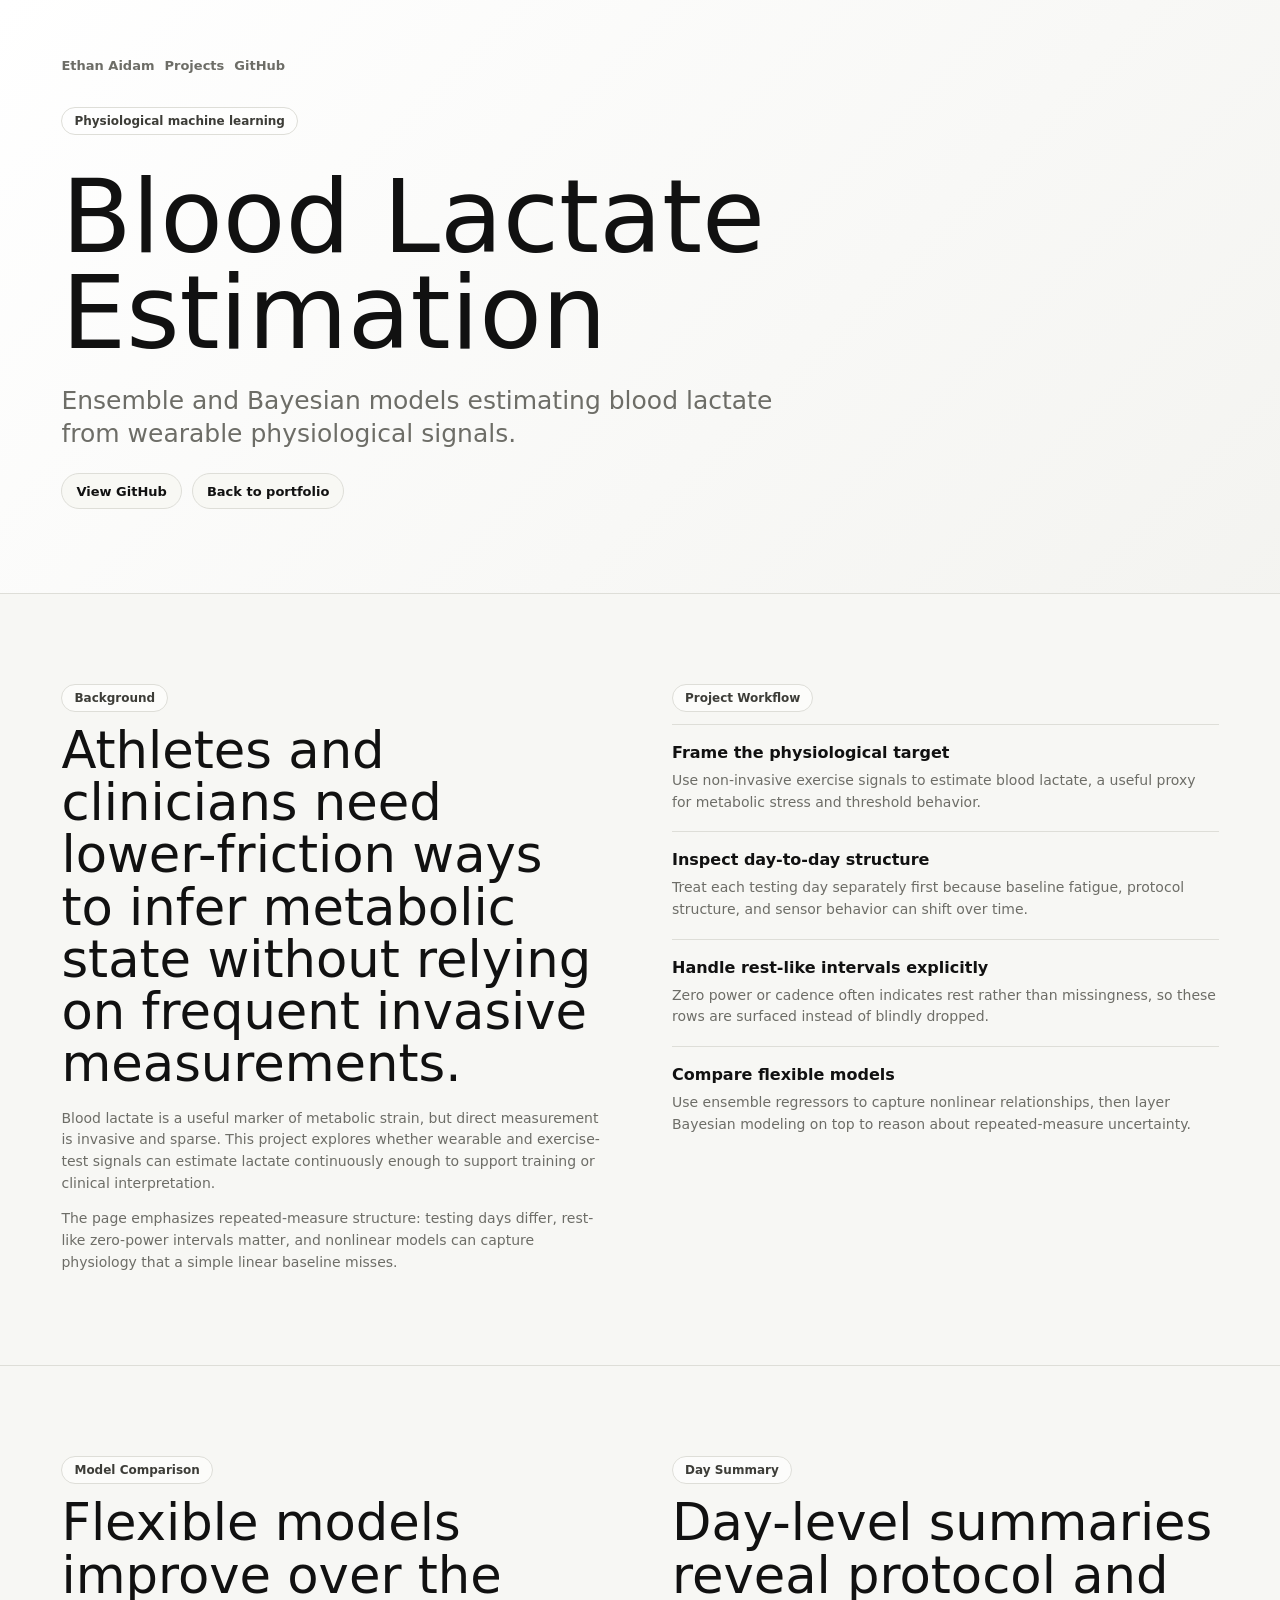
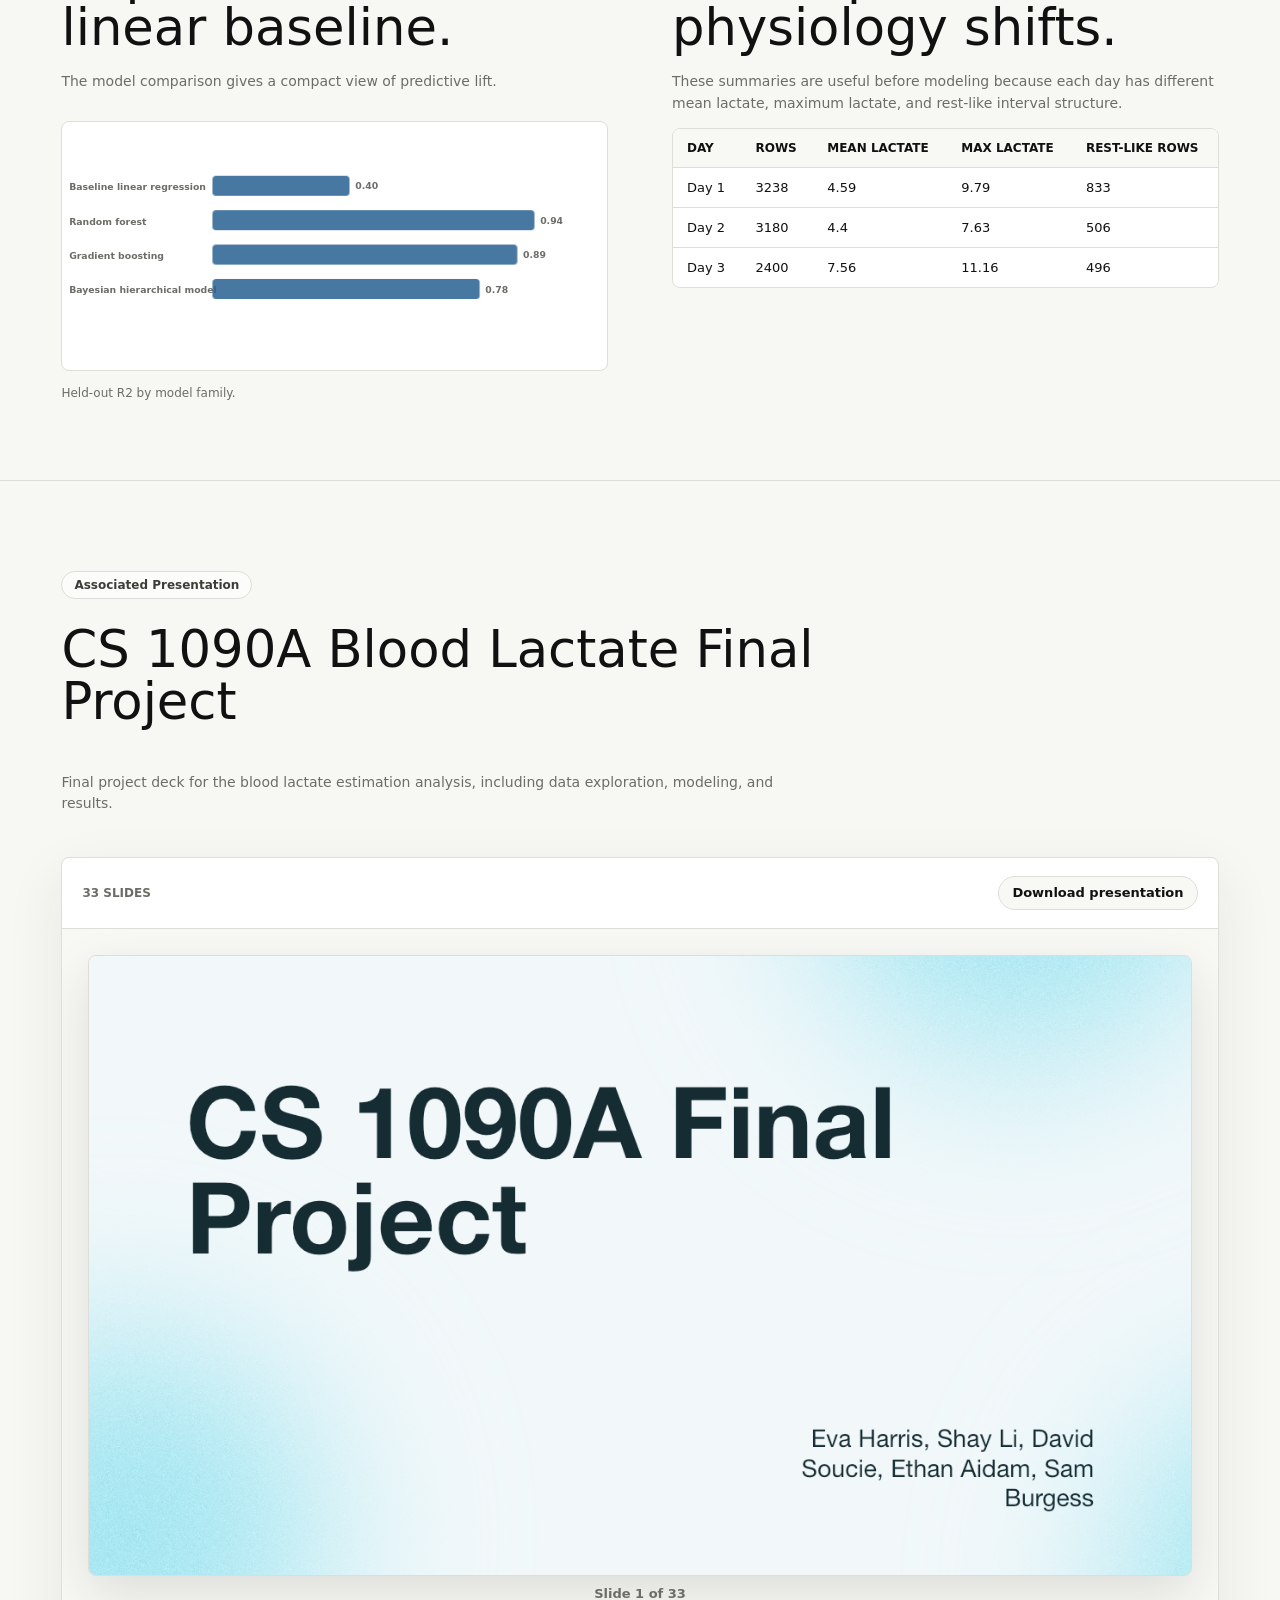
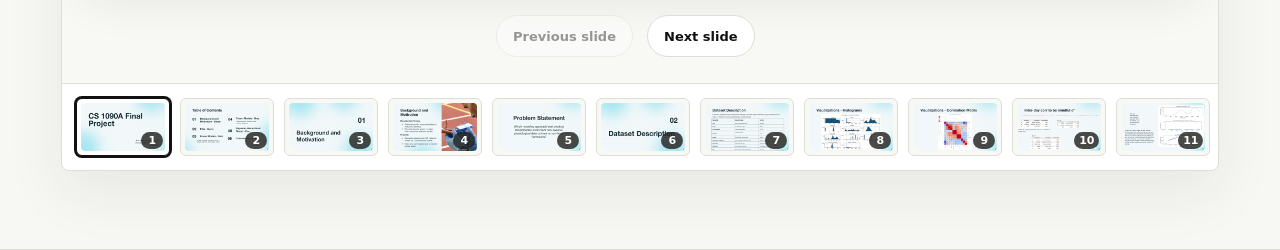
==== commit 9f498fb9: "Polish portfolio project interactions and presentation viewers" ====
--- a/projects/blood-lactate-prediction/index.html
+++ b/projects/blood-lactate-prediction/index.html
@@ -5,6 +5,7 @@
   <meta name="viewport" content="width=device-width, initial-scale=1">
   <title>Blood Lactate Estimation | Ethan Aidam</title>
   <meta name="description" content="Ensemble and Bayesian models estimating blood lactate from wearable physiological signals.">
+  <link rel="icon" type="image/svg+xml" href="/favicon.svg">
   <link rel="stylesheet" href="/assets/styles.css">
 </head>
 <body><main class="case-page">
@@ -67,5 +68,5 @@
     </div>
   </section>
       
-    </main></body>
+    </main><script src="/assets/presentation-interactions.js" defer></script></body>
 </html>
--- a/assets/styles.css
+++ b/assets/styles.css
@@ -10,6 +10,7 @@
   --red: #c63b34;
   --blue: #245f8f;
   --green: #2f9367;
+  --gutter: clamp(18px, 4.8vw, 64px);
 }
 
 * {
@@ -27,6 +28,7 @@
   font-family:
     Inter, ui-sans-serif, system-ui, -apple-system, BlinkMacSystemFont, "Segoe UI",
     sans-serif;
+  overflow-x: hidden;
 }
 
 a {
@@ -34,6 +36,13 @@
   text-decoration: none;
 }
 
+a:focus-visible,
+button:focus-visible,
+input:focus-visible {
+  outline: 2px solid currentColor;
+  outline-offset: 3px;
+}
+
 button,
 input {
   font: inherit;
@@ -43,13 +52,15 @@
   cursor: pointer;
 }
 
+[hidden] {
+  display: none !important;
+}
+
 .site-shell {
-  width: min(100%, 1440px);
+  width: 100%;
   margin: 0 auto;
   overflow: hidden;
   background: var(--background);
-  border-left: 1px solid rgba(0, 0, 0, 0.08);
-  border-right: 1px solid rgba(0, 0, 0, 0.08);
 }
 
 .topbar {
@@ -57,7 +68,7 @@
   grid-template-columns: 1fr auto 1fr;
   align-items: center;
   gap: 20px;
-  padding: 28px clamp(20px, 5vw, 60px);
+  padding: 28px var(--gutter);
 }
 
 .brand-mark,
@@ -76,6 +87,7 @@
   gap: 10px;
   font-size: 14px;
   font-weight: 700;
+  transition: color 180ms ease, transform 180ms ease;
 }
 
 .brand-mark span {
@@ -87,6 +99,7 @@
   color: white;
   background: var(--ink);
   font-size: 10px;
+  transition: transform 180ms ease, background 180ms ease;
 }
 
 .nav-links {
@@ -98,10 +111,20 @@
 
 .nav-links a {
   border-bottom: 1px solid transparent;
-}
-
-.nav-links a:hover {
+  transition: border-color 180ms ease, color 180ms ease, transform 180ms ease;
+}
+
+.brand-mark:hover,
+.brand-mark:focus-visible,
+.nav-links a:hover,
+.nav-links a:focus-visible {
   border-color: currentColor;
+  transform: translateY(-1px);
+}
+
+.brand-mark:hover span,
+.brand-mark:focus-visible span {
+  transform: scale(1.06);
 }
 
 .small-pill {
@@ -111,6 +134,14 @@
   padding: 0 18px;
   font-size: 13px;
   font-weight: 650;
+  transition: border-color 180ms ease, background 180ms ease, color 180ms ease, transform 180ms ease;
+}
+
+.small-pill:hover,
+.small-pill:focus-visible {
+  color: white;
+  background: var(--ink);
+  transform: translateY(-1px);
 }
 
 .hero-section {
@@ -123,7 +154,7 @@
     "note visual";
   gap: clamp(18px, 4vw, 58px);
   align-items: start;
-  padding: clamp(22px, 4vw, 48px) clamp(20px, 5vw, 60px) 28px;
+  padding: clamp(22px, 4vw, 48px) var(--gutter) 32px;
   animation: fadeInUp 0.8s ease;
 }
 
@@ -183,11 +214,26 @@
   background: transparent;
   font-size: 13px;
   font-weight: 700;
+  transition: border-color 180ms ease, background 180ms ease, color 180ms ease, transform 180ms ease;
 }
 
 .action-button-dark {
   color: white;
   background: var(--ink);
+}
+
+.action-button:hover,
+.action-button:focus-visible {
+  border-color: var(--ink);
+  color: white;
+  background: var(--ink);
+  transform: translateY(-2px);
+}
+
+.action-button-dark:hover,
+.action-button-dark:focus-visible {
+  color: var(--ink);
+  background: transparent;
 }
 
 .hero-visual {
@@ -621,7 +667,7 @@
 .about-section,
 .projects-section,
 .experience-section {
-  padding: clamp(58px, 9vw, 120px) clamp(20px, 5vw, 60px);
+  padding: clamp(58px, 9vw, 120px) var(--gutter);
 }
 
 .about-section {
@@ -707,33 +753,45 @@
   background: white;
   color: var(--ink);
   font-size: 15px;
+  transition: border-color 180ms ease, box-shadow 180ms ease, transform 180ms ease;
 }
 
 .project-controls input:focus {
   border-color: var(--ink);
+  box-shadow: 0 0 0 4px rgba(17, 17, 17, 0.06);
 }
 
 .filter-row {
   display: flex;
-  gap: 10px;
-  margin: 34px 0 28px;
-  overflow-x: auto;
-  padding-bottom: 4px;
+  flex-wrap: wrap;
+  column-gap: 10px;
+  row-gap: 12px;
+  margin: 36px 0 30px;
+  max-width: 100%;
 }
 
 .filter-row button {
   flex: 0 0 auto;
+  min-height: 36px;
   border: 1px solid var(--line);
   border-radius: 999px;
-  padding: 0 16px;
+  padding: 0 15px;
   color: #33332e;
   background: white;
   font-size: 13px;
   font-weight: 750;
   white-space: nowrap;
-}
-
-.filter-row button.active {
+  transition: border-color 180ms ease, background 180ms ease, color 180ms ease, transform 180ms ease;
+}
+
+.filter-row button:hover,
+.filter-row button:focus-visible {
+  border-color: rgba(17, 17, 17, 0.5);
+  transform: translateY(-1px);
+}
+
+.filter-row button.active,
+.filter-row button[aria-pressed="true"] {
   border-color: var(--ink);
   color: white;
   background: var(--ink);
@@ -769,6 +827,7 @@
   padding: 24px;
   text-align: left;
   overflow: hidden;
+  transition: border-color 200ms ease, box-shadow 200ms ease, transform 200ms ease, background 200ms ease;
 }
 
 .project-card::before {
@@ -786,8 +845,13 @@
   border-color: var(--ink);
 }
 
+.project-card:hover {
+  transform: translateY(-3px);
+}
+
 .project-card.selected {
   box-shadow: inset 0 0 0 1px var(--ink);
+  background: #fbfbf8;
 }
 
 .accent-red {
@@ -853,6 +917,11 @@
   position: sticky;
   top: 18px;
   padding: 28px;
+  outline: 0;
+}
+
+.project-detail:focus-visible {
+  box-shadow: 0 0 0 3px rgba(17, 17, 17, 0.12);
 }
 
 .project-detail h3 {
@@ -934,6 +1003,14 @@
   color: white;
   background: var(--ink);
   font-weight: 750;
+  transition: border-color 180ms ease, background 180ms ease, color 180ms ease, transform 180ms ease;
+}
+
+.empty-state button:hover,
+.empty-state button:focus-visible {
+  color: var(--ink);
+  background: white;
+  transform: translateY(-1px);
 }
 
 .experience-section {
@@ -979,8 +1056,9 @@
 .timeline-row strong {
   justify-self: end;
   color: var(--muted);
-  font-size: 13px;
-  font-weight: 750;
+  font-size: clamp(15px, 1.45vw, 18px);
+  font-weight: 760;
+  line-height: 1.18;
   white-space: nowrap;
 }
 
@@ -994,59 +1072,8 @@
   border-bottom-color: currentColor;
 }
 
-.timeline-row.tghi-row {
-  align-items: start;
-}
-
 .experience-heading {
   max-width: 860px;
-}
-
-.tghi-event-link {
-  display: grid;
-  grid-template-columns: 64px minmax(0, 1fr);
-  gap: 14px;
-  align-items: center;
-  max-width: 640px;
-  margin-top: 16px;
-  padding: 14px;
-  border: 1px solid var(--line);
-  border-radius: 8px;
-  color: inherit;
-  background: rgba(255, 255, 255, 0.62);
-  text-decoration: none;
-  transition: border-color 220ms ease, transform 220ms ease, background 220ms ease;
-}
-
-.tghi-event-link:hover {
-  border-color: rgba(27, 27, 24, 0.28);
-  background: rgba(255, 255, 255, 0.82);
-  transform: translateY(-2px);
-}
-
-.tghi-event-logo {
-  width: 64px;
-  height: 64px;
-  object-fit: contain;
-  border: 1px solid var(--line);
-  border-radius: 6px;
-  padding: 6px;
-  background: white;
-}
-
-.tghi-event-link b {
-  display: block;
-  color: var(--ink);
-  font-size: 14px;
-  font-weight: 750;
-}
-
-.tghi-event-link small {
-  display: block;
-  margin-top: 4px;
-  color: var(--muted);
-  font-size: 13px;
-  line-height: 1.35;
 }
 
 .heatmap-layer-buttons {
@@ -1144,7 +1171,7 @@
 }
 
 .site-footer {
-  padding: clamp(52px, 8vw, 98px) clamp(20px, 5vw, 60px) 34px;
+  padding: clamp(44px, 7vw, 72px) var(--gutter) 24px;
   color: white;
   background: var(--dark);
 }
@@ -1155,43 +1182,92 @@
   background: rgba(255, 255, 255, 0.08);
 }
 
-.site-footer h2 {
-  max-width: 560px;
+.footer-intro {
+  max-width: 640px;
+}
+
+.footer-intro > p:not(.section-label) {
+  max-width: 520px;
+  margin: 18px 0 0;
+  color: var(--dark-muted);
+  font-size: 15px;
+  line-height: 1.55;
+}
+
+.footer-icons {
+  display: flex;
+  flex-wrap: wrap;
+  gap: 10px;
+}
+
+.contact-icon {
+  width: 38px;
+  height: 38px;
+  display: inline-grid;
+  place-items: center;
   color: white;
-}
-
-.footer-grid {
-  display: grid;
-  grid-template-columns: minmax(0, 1.2fr) repeat(3, minmax(120px, 0.45fr));
-  gap: 28px;
-  align-items: end;
-  margin-top: clamp(60px, 9vw, 120px);
-  padding-top: 32px;
+  border-radius: 50%;
+  transition: transform 180ms ease, color 180ms ease, background 180ms ease, border-color 180ms ease;
+}
+
+.contact-icon svg {
+  width: 20px;
+  height: 20px;
+  display: block;
+  fill: currentColor;
+}
+
+.contact-icon:hover,
+.contact-icon:focus-visible {
+  color: var(--ink);
+  background: white;
+  transform: translateY(-2px) scale(1.03);
+}
+
+.footer-strip {
+  display: flex;
+  flex-wrap: wrap;
+  gap: 18px;
+  align-items: center;
+  justify-content: space-between;
+  margin-top: clamp(36px, 7vw, 72px);
+  padding-top: 22px;
   border-top: 1px solid rgba(255, 255, 255, 0.18);
 }
 
-.footer-grid strong {
-  display: block;
-  font-size: 22px;
-}
-
-.footer-grid p {
-  max-width: 420px;
-  margin: 12px 0 0;
+.footer-brand {
+  display: flex;
+  flex-wrap: wrap;
+  gap: 12px;
+  align-items: center;
+}
+
+.footer-brand span {
   color: var(--dark-muted);
   font-size: 13px;
-  line-height: 1.5;
-}
-
-.footer-grid a {
+  font-weight: 750;
+}
+
+.footer-resume-pill {
+  min-height: 32px;
+  display: inline-flex;
+  align-items: center;
+  justify-content: center;
+  border: 1px solid rgba(255, 255, 255, 0.22);
+  border-radius: 999px;
+  padding: 0 13px;
   color: white;
-  font-size: 14px;
-  font-weight: 750;
-  overflow-wrap: anywhere;
-}
-
-.footer-grid a:hover {
-  text-decoration: underline;
+  font-size: 12px;
+  font-weight: 800;
+  transition: border-color 180ms ease, background 180ms ease, color 180ms ease, transform 180ms ease;
+}
+
+.footer-resume-pill:hover,
+.footer-resume-pill:focus-visible {
+  border-color: white;
+  color: var(--ink);
+  background: white;
+  transform: translateY(-1px);
 }
 
 
@@ -1214,8 +1290,7 @@
   .topbar,
   .hero-section,
   .section-grid,
-  .project-layout,
-  .footer-grid {
+  .project-layout {
     grid-template-columns: 1fr;
   }
 
@@ -1278,7 +1353,7 @@
   }
 
   .topbar {
-    padding-top: 18px;
+    padding: 18px var(--gutter) 20px;
   }
 
   .nav-links {
@@ -1322,13 +1397,9 @@
     white-space: normal;
   }
 
-  .tghi-event-link {
-    grid-template-columns: 52px minmax(0, 1fr);
-  }
-
-  .tghi-event-logo {
-    width: 52px;
-    height: 52px;
+  .footer-strip {
+    align-items: flex-start;
+    flex-direction: column;
   }
 }
 
@@ -1391,6 +1462,7 @@
   font-size: 13px;
   font-weight: 800;
   text-decoration: none;
+  transition: border-color 180ms ease, background 180ms ease, color 180ms ease, transform 180ms ease;
 }
 
 .project-case-link {
@@ -1403,6 +1475,7 @@
   border-color: var(--ink);
   background: var(--ink);
   color: white;
+  transform: translateY(-1px);
 }
 
 .detail-actions {
@@ -1421,9 +1494,11 @@
 .case-hero {
   display: grid;
   gap: 22px;
-  padding: clamp(24px, 5vw, 56px) clamp(20px, 6vw, 72px) clamp(44px, 7vw, 82px);
+  padding: clamp(28px, 5vw, 58px) var(--gutter) clamp(46px, 7vw, 84px);
   border-bottom: 1px solid var(--line);
-  background: white;
+  background:
+    linear-gradient(135deg, rgba(255, 255, 255, 0.96), rgba(241, 241, 237, 0.82)),
+    white;
 }
 
 .case-hero nav {
@@ -1438,10 +1513,13 @@
   font-size: 13px;
   font-weight: 800;
   text-decoration: none;
-}
-
-.case-hero nav a:hover {
+  transition: color 180ms ease, transform 180ms ease;
+}
+
+.case-hero nav a:hover,
+.case-hero nav a:focus-visible {
   color: var(--ink);
+  transform: translateY(-1px);
 }
 
 .case-hero h1 {
@@ -1531,7 +1609,7 @@
 }
 
 .case-section {
-  padding: clamp(36px, 6vw, 72px) clamp(20px, 6vw, 72px);
+  padding: clamp(42px, 6.5vw, 78px) var(--gutter);
   border-bottom: 1px solid var(--line);
 }
 
@@ -1557,9 +1635,22 @@
   align-items: start;
 }
 
+.case-two-col > *,
+.case-section-head,
+.chart-frame,
+.small-table-wrap {
+  min-width: 0;
+}
+
 .thought-row {
   border-top: 1px solid var(--line);
   padding: 18px 0;
+  transition: border-color 180ms ease, transform 180ms ease;
+}
+
+.thought-row:hover {
+  border-color: rgba(17, 17, 17, 0.28);
+  transform: translateY(-1px);
 }
 
 .thought-row strong {
@@ -1581,12 +1672,18 @@
   border-radius: 8px;
   overflow: hidden;
   background: white;
+  box-shadow: 0 18px 48px rgba(34, 34, 30, 0.06);
 }
 
 .workflow-strip article {
   min-height: 190px;
   border-right: 1px solid var(--line);
   padding: 22px;
+  transition: background 180ms ease;
+}
+
+.workflow-strip article:hover {
+  background: #fbfbf8;
 }
 
 .workflow-strip article:last-child {
@@ -1691,6 +1788,7 @@
 }
 
 .small-table-wrap {
+  max-width: 100%;
   overflow-x: auto;
   border: 1px solid var(--line);
   border-radius: 8px;
@@ -2082,12 +2180,15 @@
   border-radius: 8px;
   background: white;
   overflow: hidden;
+  box-shadow: 0 20px 60px rgba(34, 34, 30, 0.08);
 }
 
 .presentation-toolbar {
   display: flex;
+  flex-wrap: wrap;
   align-items: center;
   justify-content: space-between;
+  gap: 12px;
   border-bottom: 1px solid var(--line);
   padding: 18px 20px;
 }
@@ -2113,6 +2214,7 @@
   font-size: 13px;
   font-weight: 850;
   text-decoration: none;
+  transition: border-color 180ms ease, background 180ms ease, color 180ms ease, transform 180ms ease;
 }
 
 .asset-download-link:hover,
@@ -2121,28 +2223,35 @@
   color: white;
   background: var(--ink);
   outline: none;
-}
-
-.presentation-stage button {
+  transform: translateY(-1px);
+}
+
+.presentation-stage button,
+.presentation-nav-button {
   display: inline-flex;
   align-items: center;
   justify-content: center;
-  min-height: 38px;
+  min-height: 42px;
   border: 1px solid var(--line);
   border-radius: 999px;
-  padding: 0 14px;
+  padding: 0 16px;
   color: var(--ink);
-  background: #f8f8f4;
+  background: white;
   font-size: 13px;
   font-weight: 850;
+  white-space: nowrap;
+  transition: border-color 180ms ease, background 180ms ease, color 180ms ease, transform 180ms ease, opacity 180ms ease;
 }
 
 .presentation-stage button:hover:not(:disabled),
-.presentation-stage button:focus-visible {
+.presentation-stage button:focus-visible,
+.presentation-nav-button:hover:not(:disabled),
+.presentation-nav-button:focus-visible {
   border-color: var(--ink);
   color: white;
   background: var(--ink);
   outline: none;
+  transform: translateY(-1px);
 }
 
 .presentation-stage {
@@ -2154,9 +2263,24 @@
   background: #f8f8f4;
 }
 
-.presentation-stage button:disabled {
+.interactive-presentation-stage {
+  grid-template-columns: repeat(2, minmax(150px, max-content));
+  grid-template-areas:
+    "slide slide"
+    "previous next";
+  justify-content: center;
+}
+
+.presentation-stage:focus-visible {
+  outline: 2px solid var(--ink);
+  outline-offset: -6px;
+}
+
+.presentation-stage button:disabled,
+.presentation-nav-button:disabled {
   cursor: not-allowed;
-  opacity: 0.4;
+  opacity: 0.42;
+  transform: none;
 }
 
 .presentation-stage figure {
@@ -2183,7 +2307,8 @@
   object-fit: contain;
 }
 
-.report-viewer .presentation-scrubber button {
+.report-viewer .presentation-scrubber button,
+.report-viewer .presentation-scrubber a {
   flex-basis: 72px;
 }
 
@@ -2197,14 +2322,16 @@
 
 .presentation-scrubber {
   display: flex;
-  gap: 8px;
+  gap: 10px;
   overflow-x: auto;
   border-top: 1px solid var(--line);
-  padding: 12px;
+  padding: 14px;
   background: white;
-}
-
-.presentation-scrubber button {
+  scroll-padding: 14px;
+}
+
+.presentation-scrubber button,
+.presentation-scrubber a {
   position: relative;
   flex: 0 0 94px;
   border: 1px solid var(--line);
@@ -2212,13 +2339,32 @@
   padding: 4px;
   background: #f8f8f4;
   cursor: pointer;
+  transition: border-color 180ms ease, background 180ms ease, box-shadow 180ms ease, transform 180ms ease;
 }
 
 .presentation-scrubber button.active,
+.presentation-scrubber a.active,
+.presentation-scrubber a[aria-current="true"],
 .presentation-scrubber button:hover,
-.presentation-scrubber button:focus-visible {
+.presentation-scrubber a:hover,
+.presentation-scrubber button:focus-visible,
+.presentation-scrubber a:focus-visible {
   border-color: var(--ink);
+  background: white;
   outline: none;
+}
+
+.presentation-scrubber button.active,
+.presentation-scrubber a.active,
+.presentation-scrubber a[aria-current="true"] {
+  box-shadow: 0 0 0 2px var(--ink);
+}
+
+.presentation-scrubber button:hover,
+.presentation-scrubber a:hover,
+.presentation-scrubber button:focus-visible,
+.presentation-scrubber a:focus-visible {
+  transform: translateY(-2px);
 }
 
 .presentation-scrubber img {
@@ -2248,8 +2394,7 @@
   .term-grid,
   .lmd-context-grid,
   .lmd-figure-grid,
-  .presentation-toolbar,
-  .presentation-stage {
+  .presentation-toolbar {
     grid-template-columns: 1fr;
   }
 
@@ -2291,25 +2436,11 @@
 }
 
 
-.filter-row span {
-  min-height: 34px;
-  display: inline-flex;
-  align-items: center;
-  border: 1px solid var(--line);
-  border-radius: 999px;
-  padding: 0 12px;
-  color: var(--muted);
-  background: #f8f8f4;
-  font-size: 12px;
-  font-weight: 800;
-}
-
 .project-card-button {
   text-decoration: none;
 }
 
 .hero-headshot img,
-.tghi-event-logo,
 .lmd-figure-grid img,
 .project-figure-grid img,
 .presentation-stage img,
@@ -2356,7 +2487,159 @@
   text-align: center;
 }
 
+.presentation-prev {
+  grid-area: previous;
+  justify-self: end;
+}
+
+.interactive-presentation-stage figure {
+  grid-area: slide;
+  width: 100%;
+}
+
+.presentation-next {
+  grid-area: next;
+  justify-self: start;
+}
+
+@media (max-width: 760px) {
+  .interactive-presentation-stage {
+    grid-template-columns: repeat(2, minmax(0, 1fr));
+  }
+
+  .presentation-nav-button {
+    width: 100%;
+  }
+
+  .presentation-scrubber a,
+  .presentation-scrubber button {
+    flex-basis: 78px;
+  }
+
+  .report-viewer .presentation-scrubber a,
+  .report-viewer .presentation-scrubber button {
+    flex-basis: 64px;
+  }
+}
+
 .project-figure-grid img {
   width: 100%;
   height: auto;
 }
+
+
+/* Interactive antibody hero */
+.hero-antibody-widget {
+  position: relative;
+  aspect-ratio: 1 / 1;
+  isolation: isolate;
+}
+
+.hero-profile-trigger {
+  position: absolute;
+  inset: 0;
+  z-index: 2;
+  display: block;
+  width: 100%;
+  height: 100%;
+  border: 0;
+  border-radius: 50%;
+  padding: 0;
+  color: inherit;
+  background: transparent;
+  cursor: pointer;
+  opacity: 1;
+  transition: opacity 0.56s ease;
+}
+
+.hero-profile-trigger:focus-visible {
+  outline: 3px solid rgba(18, 53, 36, 0.42);
+  outline-offset: 8px;
+}
+
+.hero-profile-trigger img {
+  height: 100%;
+}
+
+.antibody-canvas {
+  position: absolute;
+  inset: 0;
+  z-index: 1;
+  display: block;
+  width: 100%;
+  height: 100%;
+  border-radius: 50%;
+  opacity: 0;
+  background:
+    linear-gradient(64deg, transparent 0 47%, rgba(159, 231, 217, 0.08) 47.2% 47.55%, transparent 47.8%),
+    linear-gradient(116deg, transparent 0 52%, rgba(159, 231, 217, 0.06) 52.2% 52.55%, transparent 52.8%),
+    radial-gradient(circle at 50% 43%, rgba(43, 90, 82, 0.52) 0 8%, rgba(13, 23, 30, 0.86) 42%, rgba(4, 8, 12, 0.96) 100%),
+    #05090d;
+  background-size: 74px 100%, 96px 100%, 100% 100%, auto;
+  box-shadow: 0 20px 70px rgba(0, 0, 0, 0.25);
+  pointer-events: none;
+  transition: opacity 0.68s ease;
+}
+
+.degrade-antibody-button {
+  position: absolute;
+  left: 50%;
+  bottom: clamp(16px, 5vw, 28px);
+  z-index: 4;
+  min-height: 38px;
+  max-width: calc(100% - 34px);
+  transform: translate(-50%, 10px);
+  border: 1px solid rgba(177, 247, 230, 0.36);
+  border-radius: 999px;
+  padding: 0 16px;
+  color: #eafff9;
+  background: rgba(4, 11, 15, 0.62);
+  box-shadow: 0 12px 34px rgba(0, 0, 0, 0.28);
+  backdrop-filter: blur(14px);
+  font-size: 12px;
+  font-weight: 800;
+  letter-spacing: 0;
+  white-space: nowrap;
+  cursor: pointer;
+  opacity: 0;
+  pointer-events: none;
+  transition: opacity 0.42s ease, transform 0.42s ease, border-color 0.24s ease;
+}
+
+.degrade-antibody-button:hover,
+.degrade-antibody-button:focus-visible {
+  border-color: rgba(211, 255, 245, 0.82);
+  outline: none;
+}
+
+.hero-antibody-widget[data-antibody-state="forming"] .hero-profile-trigger,
+.hero-antibody-widget[data-antibody-state="formed"] .hero-profile-trigger,
+.hero-antibody-widget[data-antibody-state="degrading"] .hero-profile-trigger {
+  opacity: 0;
+  pointer-events: none;
+}
+
+.hero-antibody-widget[data-antibody-state="forming"] .antibody-canvas,
+.hero-antibody-widget[data-antibody-state="formed"] .antibody-canvas,
+.hero-antibody-widget[data-antibody-state="degrading"] .antibody-canvas {
+  opacity: 1;
+}
+
+.hero-antibody-widget[data-antibody-state="formed"] .degrade-antibody-button {
+  opacity: 1;
+  transform: translate(-50%, 0);
+  pointer-events: auto;
+}
+
+.hero-antibody-widget[data-antibody-state="degrading"] .degrade-antibody-button {
+  opacity: 0;
+  transform: translate(-50%, 8px);
+}
+
+@media (prefers-reduced-motion: reduce) {
+  .hero-profile-trigger,
+  .antibody-canvas,
+  .degrade-antibody-button {
+    transition-duration: 0.001ms;
+  }
+}
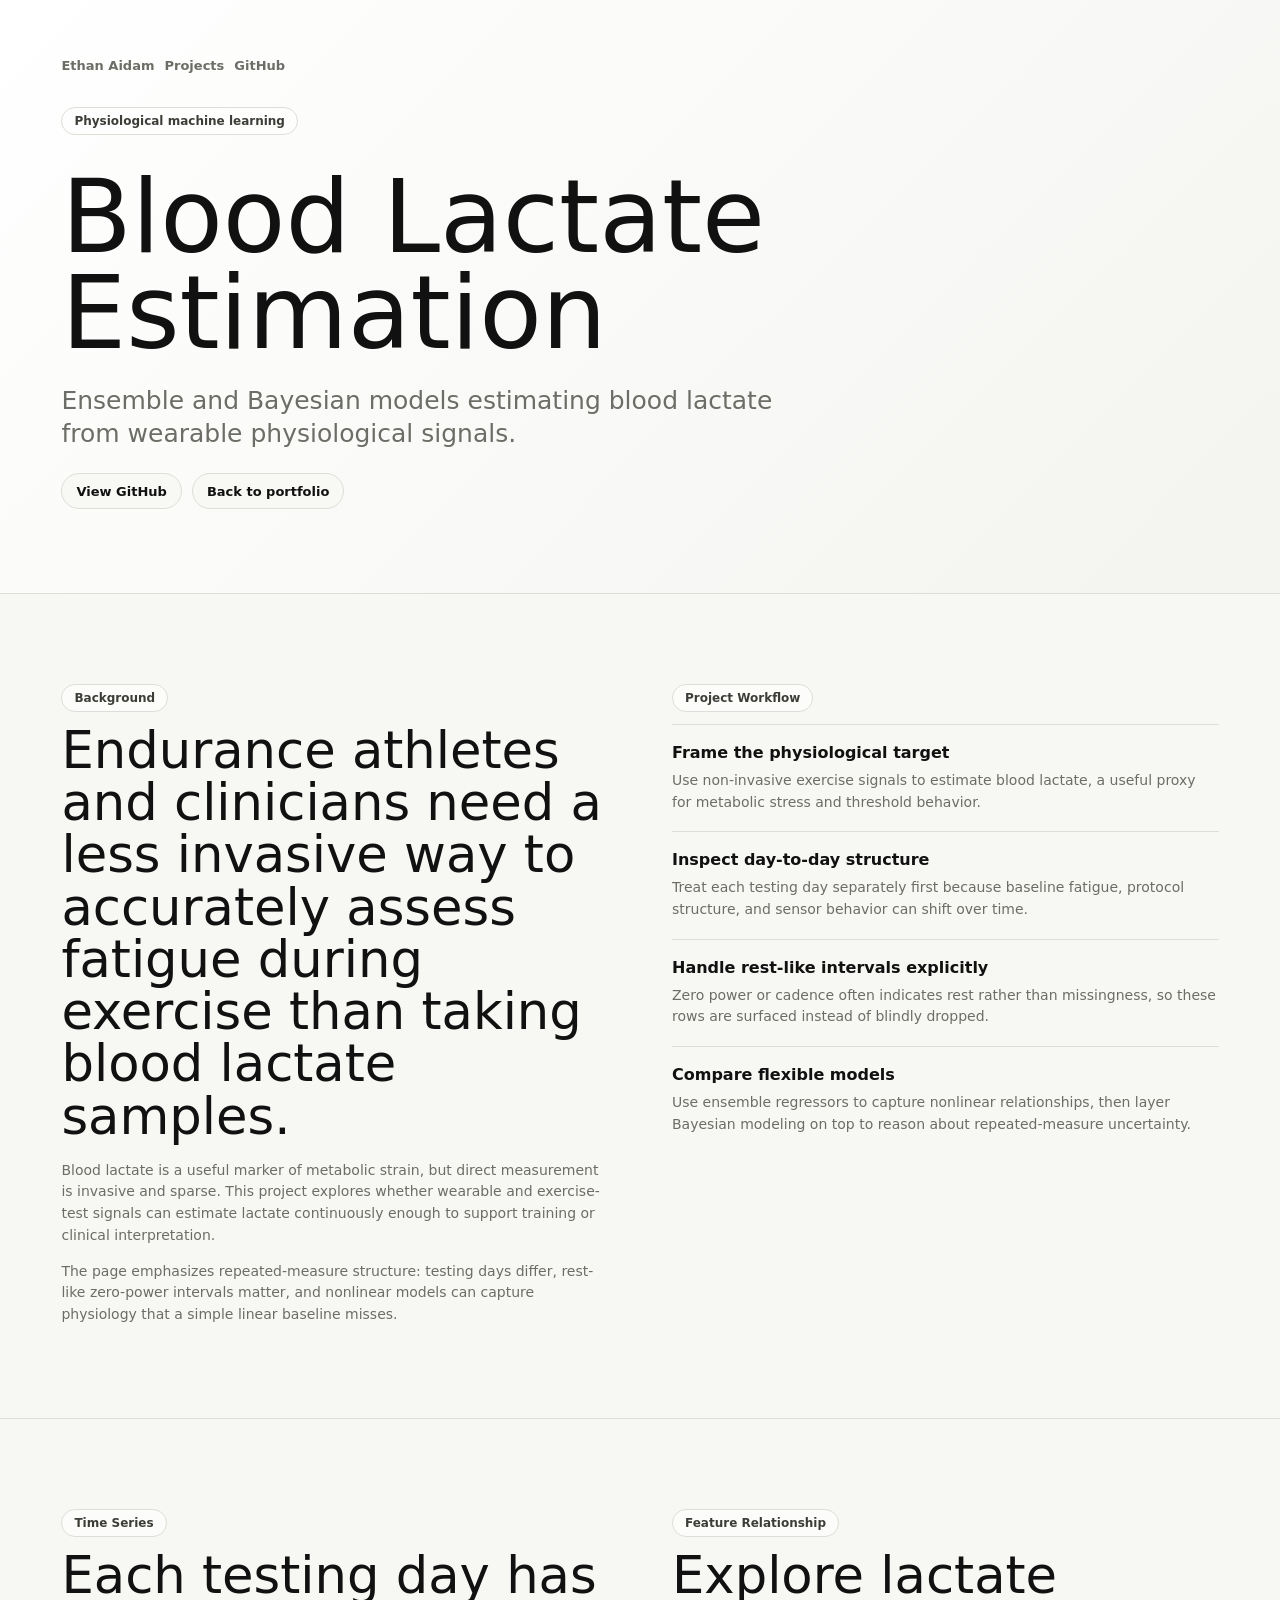
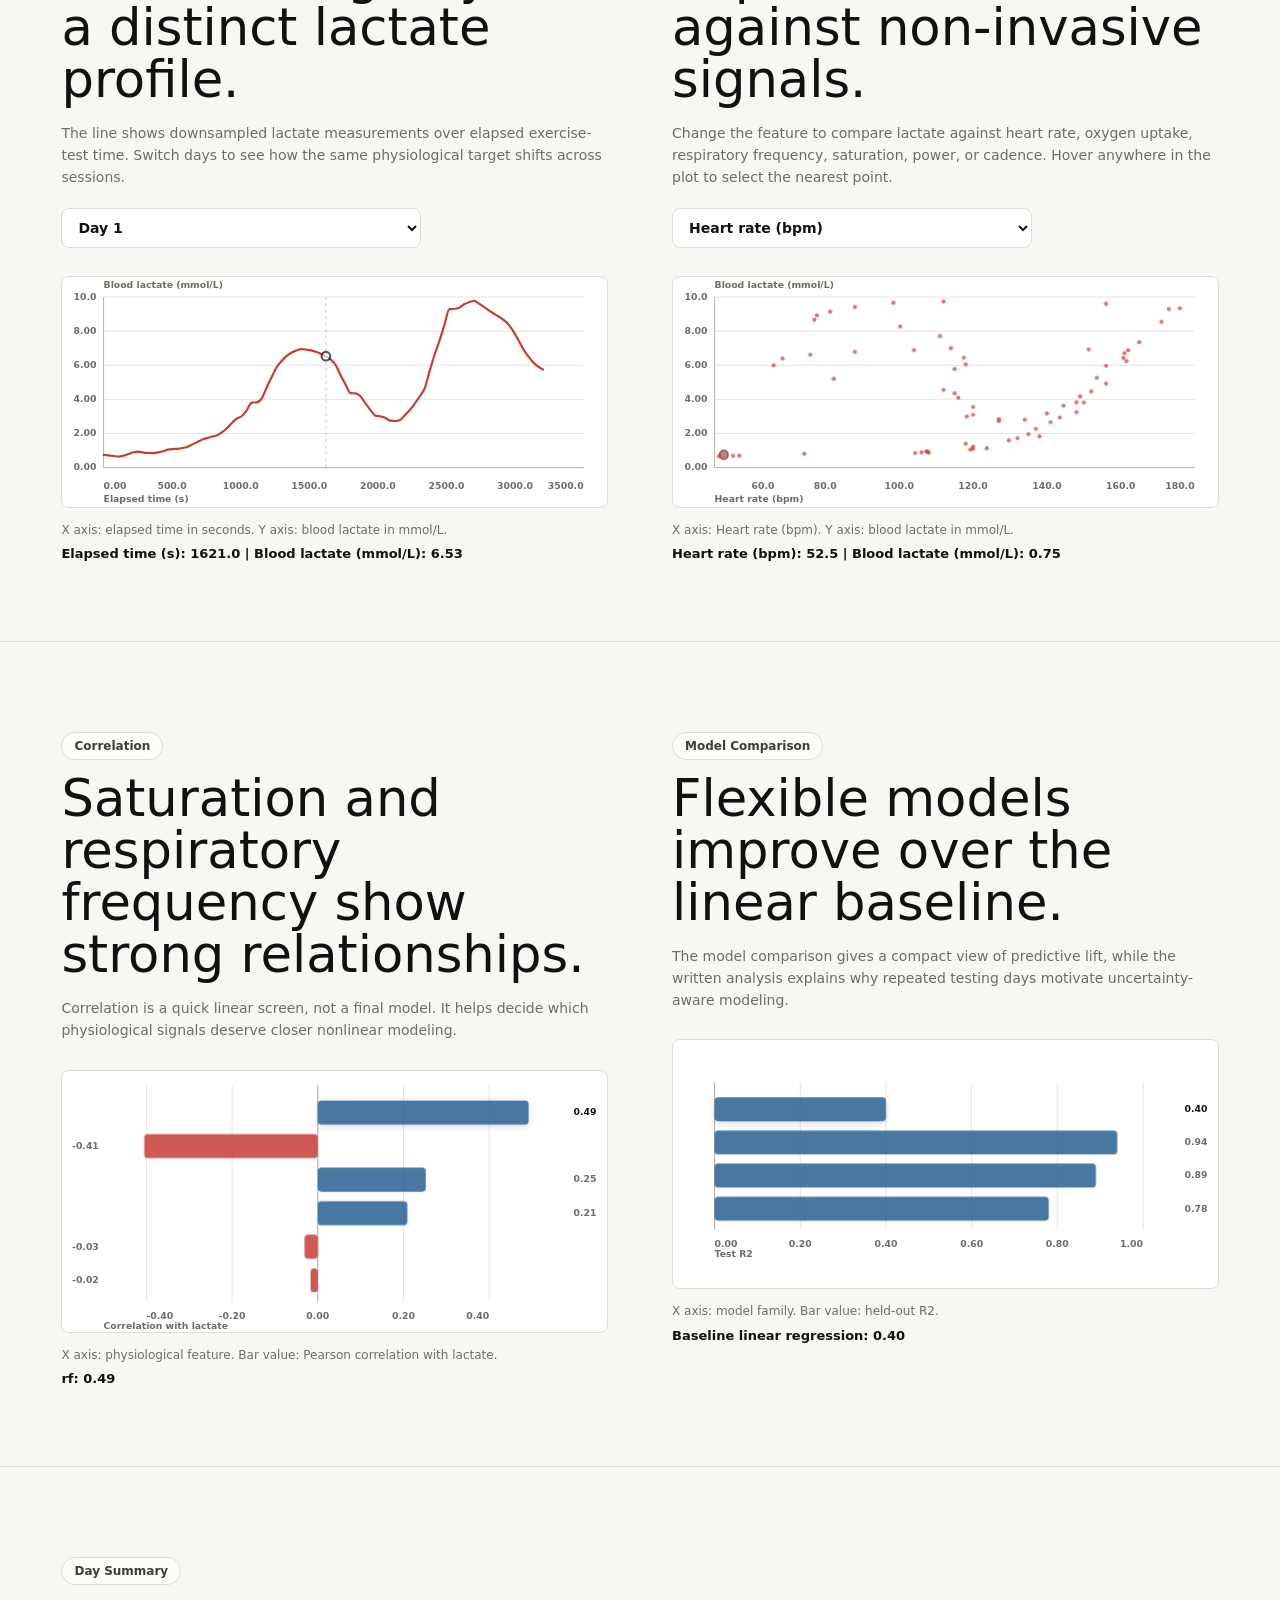
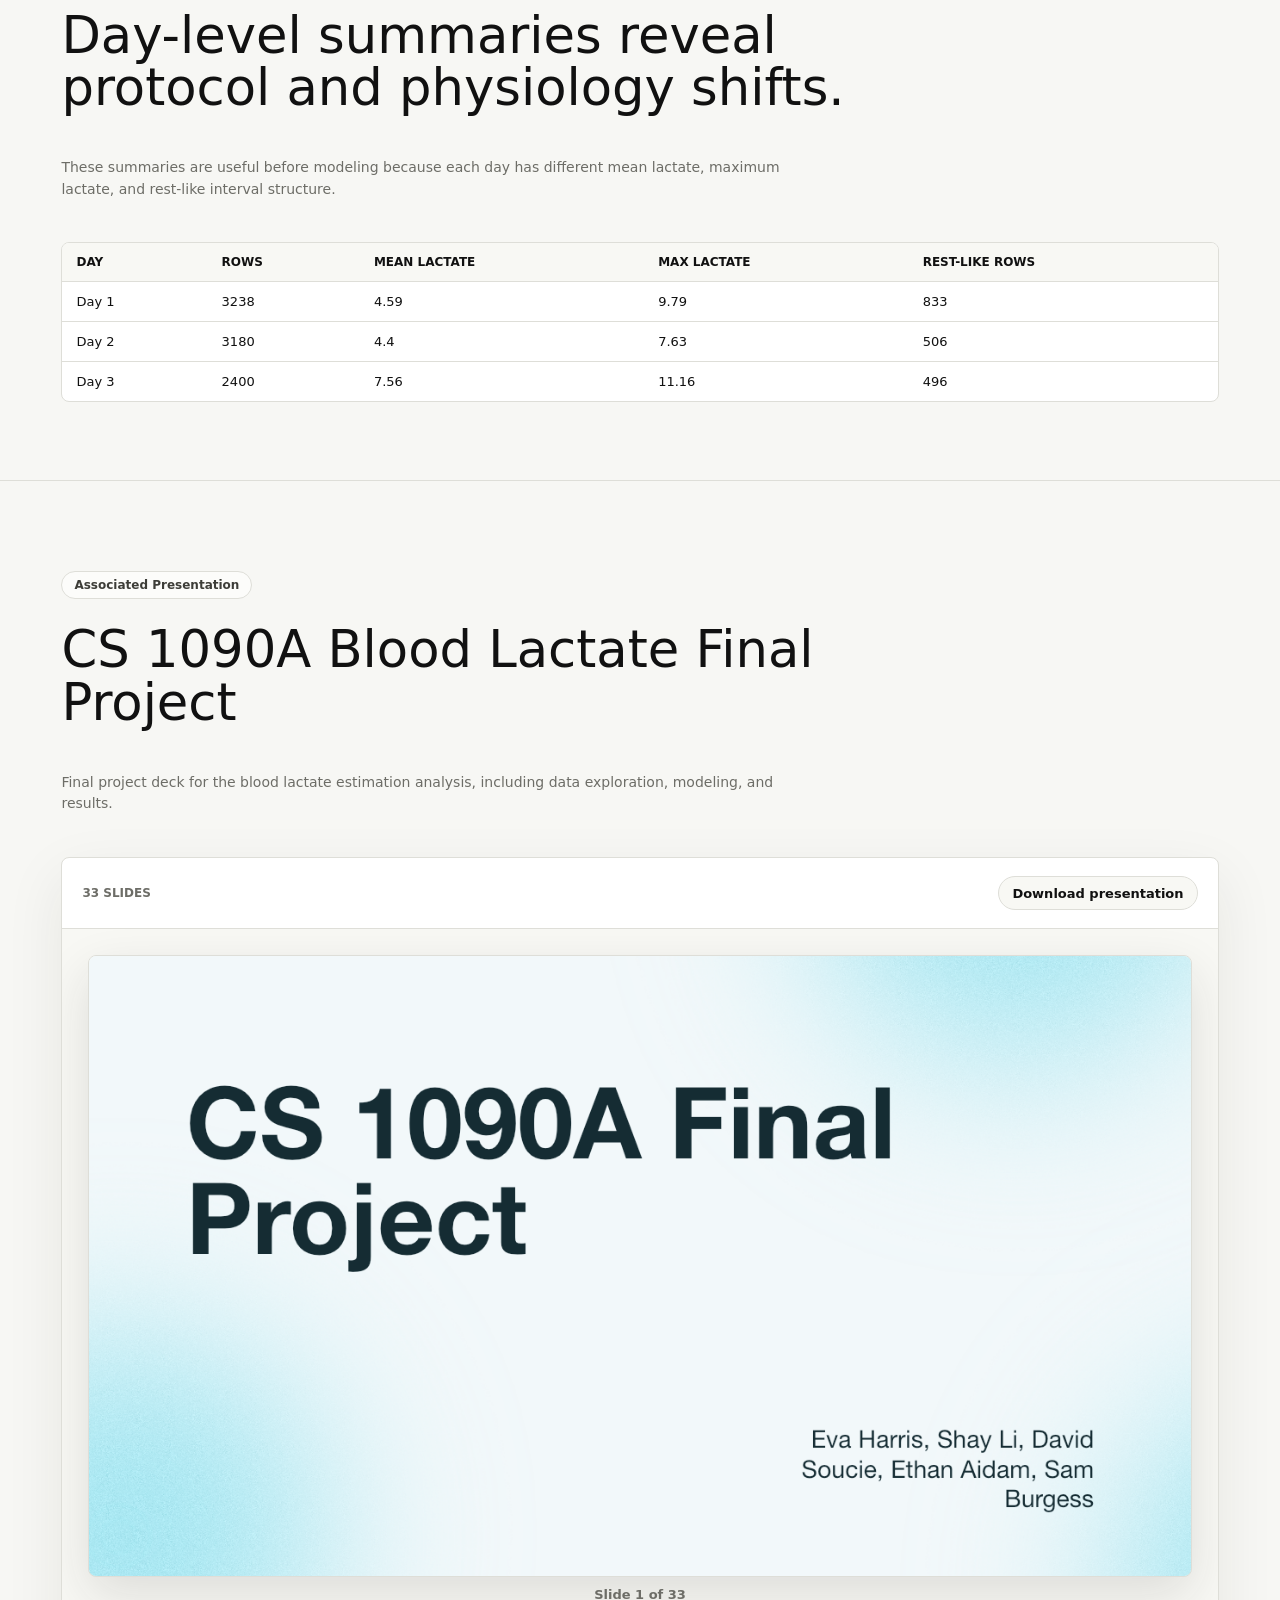
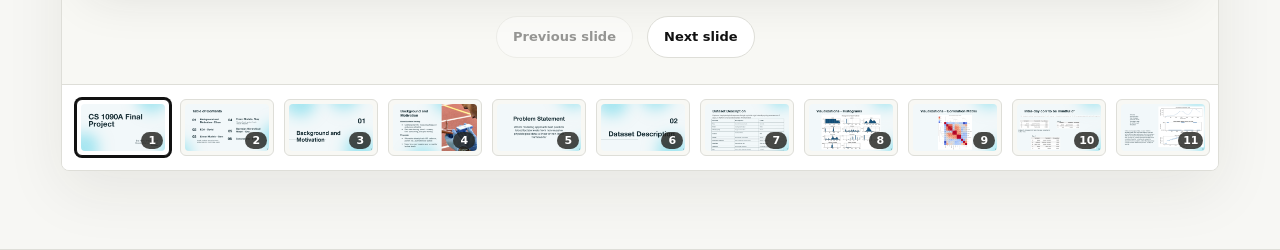
==== commit 949393d3: "Polished project detail cards and simplified antibody hero animation" ====
--- a/projects/blood-lactate-prediction/index.html
+++ b/projects/blood-lactate-prediction/index.html
@@ -17,34 +17,10 @@
         <div class="case-actions"><a href="https://github.com/DavidStryder/CS109A---Final-Project-Blood-Lactate-Analysis">View GitHub</a><a href="/#projects">Back to portfolio</a></div>
       </header>
       <section class="case-section case-two-col">
-        <div><p class="section-label">Background</p><h2>Athletes and clinicians need lower-friction ways to infer metabolic state without relying on frequent invasive measurements.</h2><p class="case-copy">Blood lactate is a useful marker of metabolic strain, but direct measurement is invasive and sparse. This project explores whether wearable and exercise-test signals can estimate lactate continuously enough to support training or clinical interpretation.</p><p class="case-copy">The page emphasizes repeated-measure structure: testing days differ, rest-like zero-power intervals matter, and nonlinear models can capture physiology that a simple linear baseline misses.</p></div>
+        <div><p class="section-label">Background</p><h2>Endurance athletes and clinicians need a less invasive way to accurately assess fatigue during exercise than taking blood lactate samples.</h2><p class="case-copy">Blood lactate is a useful marker of metabolic strain, but direct measurement is invasive and sparse. This project explores whether wearable and exercise-test signals can estimate lactate continuously enough to support training or clinical interpretation.</p><p class="case-copy">The page emphasizes repeated-measure structure: testing days differ, rest-like zero-power intervals matter, and nonlinear models can capture physiology that a simple linear baseline misses.</p></div>
         <div><p class="section-label">Project Workflow</p><article class="thought-row"><strong>Frame the physiological target</strong><p>Use non-invasive exercise signals to estimate blood lactate, a useful proxy for metabolic stress and threshold behavior.</p></article><article class="thought-row"><strong>Inspect day-to-day structure</strong><p>Treat each testing day separately first because baseline fatigue, protocol structure, and sensor behavior can shift over time.</p></article><article class="thought-row"><strong>Handle rest-like intervals explicitly</strong><p>Zero power or cadence often indicates rest rather than missingness, so these rows are surfaced instead of blindly dropped.</p></article><article class="thought-row"><strong>Compare flexible models</strong><p>Use ensemble regressors to capture nonlinear relationships, then layer Bayesian modeling on top to reason about repeated-measure uncertainty.</p></article></div>
       </section>
-      <section class="case-section case-two-col">
-    <div><p class="section-label">Model Comparison</p><h2>Flexible models improve over the linear baseline.</h2><p class="case-copy">The model comparison gives a compact view of predictive lift.</p><div class="chart-frame">
-    <svg class="native-chart bar-chart-svg" viewBox="0 0 760 268" role="img" aria-label="Held-out R2 by model family.">
-      <g class="bar-row-g" data-negative="false">
-            <text class="chart-category" x="10" y="56">Baseline linear regression</text>
-            <rect class="chart-bar" x="210.00" y="36" width="191.20" height="28"></rect>
-            <text class="chart-value-label" x="409.20" y="55" text-anchor="start">0.40</text>
-          </g><g class="bar-row-g" data-negative="false">
-            <text class="chart-category" x="10" y="104">Random forest</text>
-            <rect class="chart-bar" x="210.00" y="84" width="449.32" height="28"></rect>
-            <text class="chart-value-label" x="667.32" y="103" text-anchor="start">0.94</text>
-          </g><g class="bar-row-g" data-negative="false">
-            <text class="chart-category" x="10" y="152">Gradient boosting</text>
-            <rect class="chart-bar" x="210.00" y="132" width="425.42" height="28"></rect>
-            <text class="chart-value-label" x="643.42" y="151" text-anchor="start">0.89</text>
-          </g><g class="bar-row-g" data-negative="false">
-            <text class="chart-category" x="10" y="200">Bayesian hierarchical model</text>
-            <rect class="chart-bar" x="210.00" y="180" width="372.84" height="28"></rect>
-            <text class="chart-value-label" x="590.84" y="199" text-anchor="start">0.78</text>
-          </g>
-    </svg>
-    <div class="chart-meta"><p>Held-out R2 by model family.</p></div>
-  </div></div>
-    <div><p class="section-label">Day Summary</p><h2>Day-level summaries reveal protocol and physiology shifts.</h2><p class="case-copy">These summaries are useful before modeling because each day has different mean lactate, maximum lactate, and rest-like interval structure.</p><div class="small-table-wrap"><table><thead><tr><th>Day</th><th>Rows</th><th>Mean lactate</th><th>Max lactate</th><th>Rest-like rows</th></tr></thead><tbody><tr><td>Day 1</td><td>3238</td><td>4.59</td><td>9.79</td><td>833</td></tr><tr><td>Day 2</td><td>3180</td><td>4.4</td><td>7.63</td><td>506</td></tr><tr><td>Day 3</td><td>2400</td><td>7.56</td><td>11.16</td><td>496</td></tr></tbody></table></div></div>
-  </section>
+      <div class="project-visualization-enhancement" data-project-visualizations="blood-lactate-prediction" data-artifact="/assets/project-artifacts/blood-lactate-prediction.json" hidden></div>
       <section class="case-section presentation-section">
     <div class="case-section-head">
       <p class="section-label">Associated Presentation</p>
@@ -68,5 +44,5 @@
     </div>
   </section>
       
-    </main><script src="/assets/presentation-interactions.js" defer></script></body>
+    </main><script src="/assets/vendor/d3.v7.min.js" defer></script><script src="/assets/project-visualizations.js?v=2" defer></script><script src="/assets/presentation-interactions.js" defer></script></body>
 </html>
--- a/assets/styles.css
+++ b/assets/styles.css
@@ -645,8 +645,7 @@
   font-weight: 750;
 }
 
-.tag-group span,
-.method-list span {
+.tag-group span {
   flex: 0 0 auto;
   border-radius: 999px;
   padding: 12px 18px;
@@ -674,6 +673,11 @@
   background: #f1f1ed;
 }
 
+.section-grid.about-section h2 {
+  font-size: clamp(28px, 4.2vw, 52px);
+  line-height: 1;
+}
+
 .section-grid h2,
 .site-footer h2 {
   margin: 18px 0 0;
@@ -687,8 +691,8 @@
 .section-copy {
   margin: 46px 0 0;
   color: var(--muted);
-  font-size: 16px;
-  line-height: 1.55;
+  font-size: clamp(18px, 1.65vw, 22px);
+  line-height: 1.45;
 }
 
 .metric-grid {
@@ -759,6 +763,18 @@
 .project-controls input:focus {
   border-color: var(--ink);
   box-shadow: 0 0 0 4px rgba(17, 17, 17, 0.06);
+}
+
+.project-controls input[type="search"]::-webkit-search-cancel-button {
+  -webkit-appearance: none;
+  appearance: none;
+  width: 13px;
+  height: 13px;
+  margin-left: 6px;
+  background-color: #000;
+  -webkit-mask: url("data:image/svg+xml,%3Csvg xmlns='http://www.w3.org/2000/svg' viewBox='0 0 16 16'%3E%3Cpath d='M3.2 3.2 12.8 12.8M12.8 3.2 3.2 12.8' stroke='%23000' stroke-width='2.4' stroke-linecap='round'/%3E%3C/svg%3E") center / contain no-repeat;
+  mask: url("data:image/svg+xml,%3Csvg xmlns='http://www.w3.org/2000/svg' viewBox='0 0 16 16'%3E%3Cpath d='M3.2 3.2 12.8 12.8M12.8 3.2 3.2 12.8' stroke='%23000' stroke-width='2.4' stroke-linecap='round'/%3E%3C/svg%3E") center / contain no-repeat;
+  cursor: pointer;
 }
 
 .filter-row {
@@ -938,7 +954,7 @@
   margin: 0;
 }
 
-.project-detail div {
+.project-detail dl div {
   margin: 0;
 }
 
@@ -957,12 +973,10 @@
   line-height: 1.52;
 }
 
-.tag-group,
-.method-list {
+.tag-group {
   display: flex;
   flex-wrap: wrap;
   gap: 8px;
-  margin-top: 24px;
 }
 
 .tag-group span {
@@ -971,10 +985,12 @@
   color: white;
 }
 
-.method-list span {
-  padding: 8px 10px;
-  background: #efefeb;
-  font-size: 12px;
+.project-detail .tag-group {
+  margin-top: 22px;
+}
+
+.project-detail .detail-actions {
+  margin-top: 18px;
 }
 
 .empty-state {
@@ -1024,7 +1040,7 @@
 
 .timeline-row {
   display: grid;
-  grid-template-columns: minmax(0, 1fr) minmax(190px, auto);
+  grid-template-columns: minmax(0, 1fr) minmax(260px, auto);
   gap: 24px;
   align-items: center;
   padding: 28px 0;
@@ -1055,10 +1071,10 @@
 
 .timeline-row strong {
   justify-self: end;
-  color: var(--muted);
-  font-size: clamp(15px, 1.45vw, 18px);
-  font-weight: 760;
-  line-height: 1.18;
+  color: var(--ink);
+  font-size: clamp(26px, 3.2vw, 42px);
+  font-weight: 520;
+  line-height: 1;
   white-space: nowrap;
 }
 
@@ -1836,6 +1852,7 @@
 .case-select {
   width: min(100%, 360px);
   min-height: 40px;
+  margin-top: 6px;
   border: 1px solid var(--line);
   border-radius: 8px;
   padding: 0 12px;
@@ -1879,6 +1896,10 @@
   margin-top: 18px;
 }
 
+.project-visualization-enhancement {
+  display: block;
+}
+
 .chart-frame .native-chart,
 .chart-frame .chart-bars {
   margin-top: 10px;
@@ -1962,7 +1983,6 @@
   opacity: 1;
 }
 
-.bar-row-g[data-active="true"] .chart-category,
 .bar-row-g[data-active="true"] .chart-value-label {
   fill: var(--ink);
   font-weight: 850;
@@ -1994,16 +2014,11 @@
 }
 
 .chart-tick,
-.chart-category,
 .chart-value-label,
 .chart-axis-title {
   fill: var(--muted);
   font-size: 12px;
   font-weight: 750;
-}
-
-.chart-category {
-  fill: var(--ink);
 }
 
 .chart-value-label {
@@ -2581,65 +2596,22 @@
   transition: opacity 0.68s ease;
 }
 
-.degrade-antibody-button {
-  position: absolute;
-  left: 50%;
-  bottom: clamp(16px, 5vw, 28px);
-  z-index: 4;
-  min-height: 38px;
-  max-width: calc(100% - 34px);
-  transform: translate(-50%, 10px);
-  border: 1px solid rgba(177, 247, 230, 0.36);
-  border-radius: 999px;
-  padding: 0 16px;
-  color: #eafff9;
-  background: rgba(4, 11, 15, 0.62);
-  box-shadow: 0 12px 34px rgba(0, 0, 0, 0.28);
-  backdrop-filter: blur(14px);
-  font-size: 12px;
-  font-weight: 800;
-  letter-spacing: 0;
-  white-space: nowrap;
-  cursor: pointer;
+.hero-antibody-widget[data-antibody-state="forming"] .hero-profile-trigger,
+.hero-antibody-widget[data-antibody-state="formed"] .hero-profile-trigger {
   opacity: 0;
   pointer-events: none;
-  transition: opacity 0.42s ease, transform 0.42s ease, border-color 0.24s ease;
-}
-
-.degrade-antibody-button:hover,
-.degrade-antibody-button:focus-visible {
-  border-color: rgba(211, 255, 245, 0.82);
-  outline: none;
-}
-
-.hero-antibody-widget[data-antibody-state="forming"] .hero-profile-trigger,
-.hero-antibody-widget[data-antibody-state="formed"] .hero-profile-trigger,
-.hero-antibody-widget[data-antibody-state="degrading"] .hero-profile-trigger {
-  opacity: 0;
-  pointer-events: none;
 }
 
 .hero-antibody-widget[data-antibody-state="forming"] .antibody-canvas,
-.hero-antibody-widget[data-antibody-state="formed"] .antibody-canvas,
-.hero-antibody-widget[data-antibody-state="degrading"] .antibody-canvas {
+.hero-antibody-widget[data-antibody-state="formed"] .antibody-canvas {
   opacity: 1;
-}
-
-.hero-antibody-widget[data-antibody-state="formed"] .degrade-antibody-button {
-  opacity: 1;
-  transform: translate(-50%, 0);
   pointer-events: auto;
-}
-
-.hero-antibody-widget[data-antibody-state="degrading"] .degrade-antibody-button {
-  opacity: 0;
-  transform: translate(-50%, 8px);
+  cursor: pointer;
 }
 
 @media (prefers-reduced-motion: reduce) {
   .hero-profile-trigger,
-  .antibody-canvas,
-  .degrade-antibody-button {
+  .antibody-canvas {
     transition-duration: 0.001ms;
   }
 }
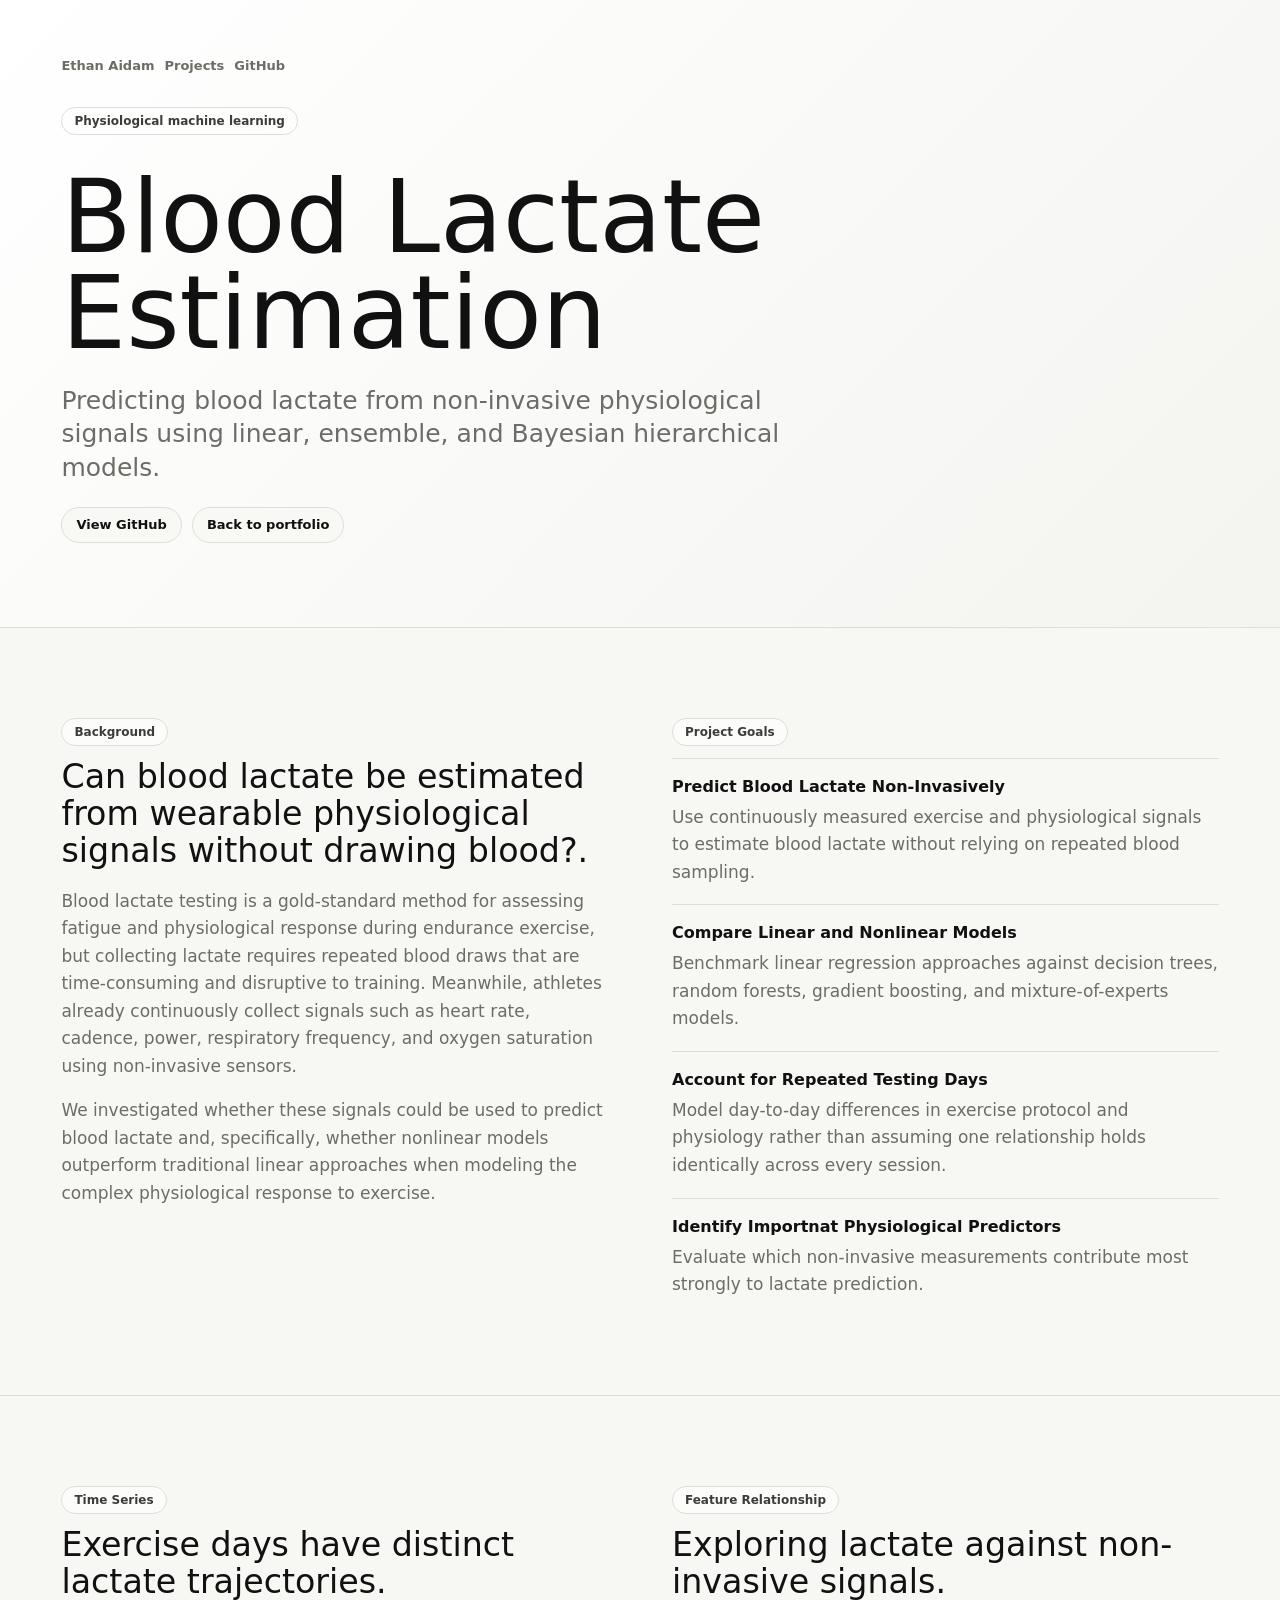
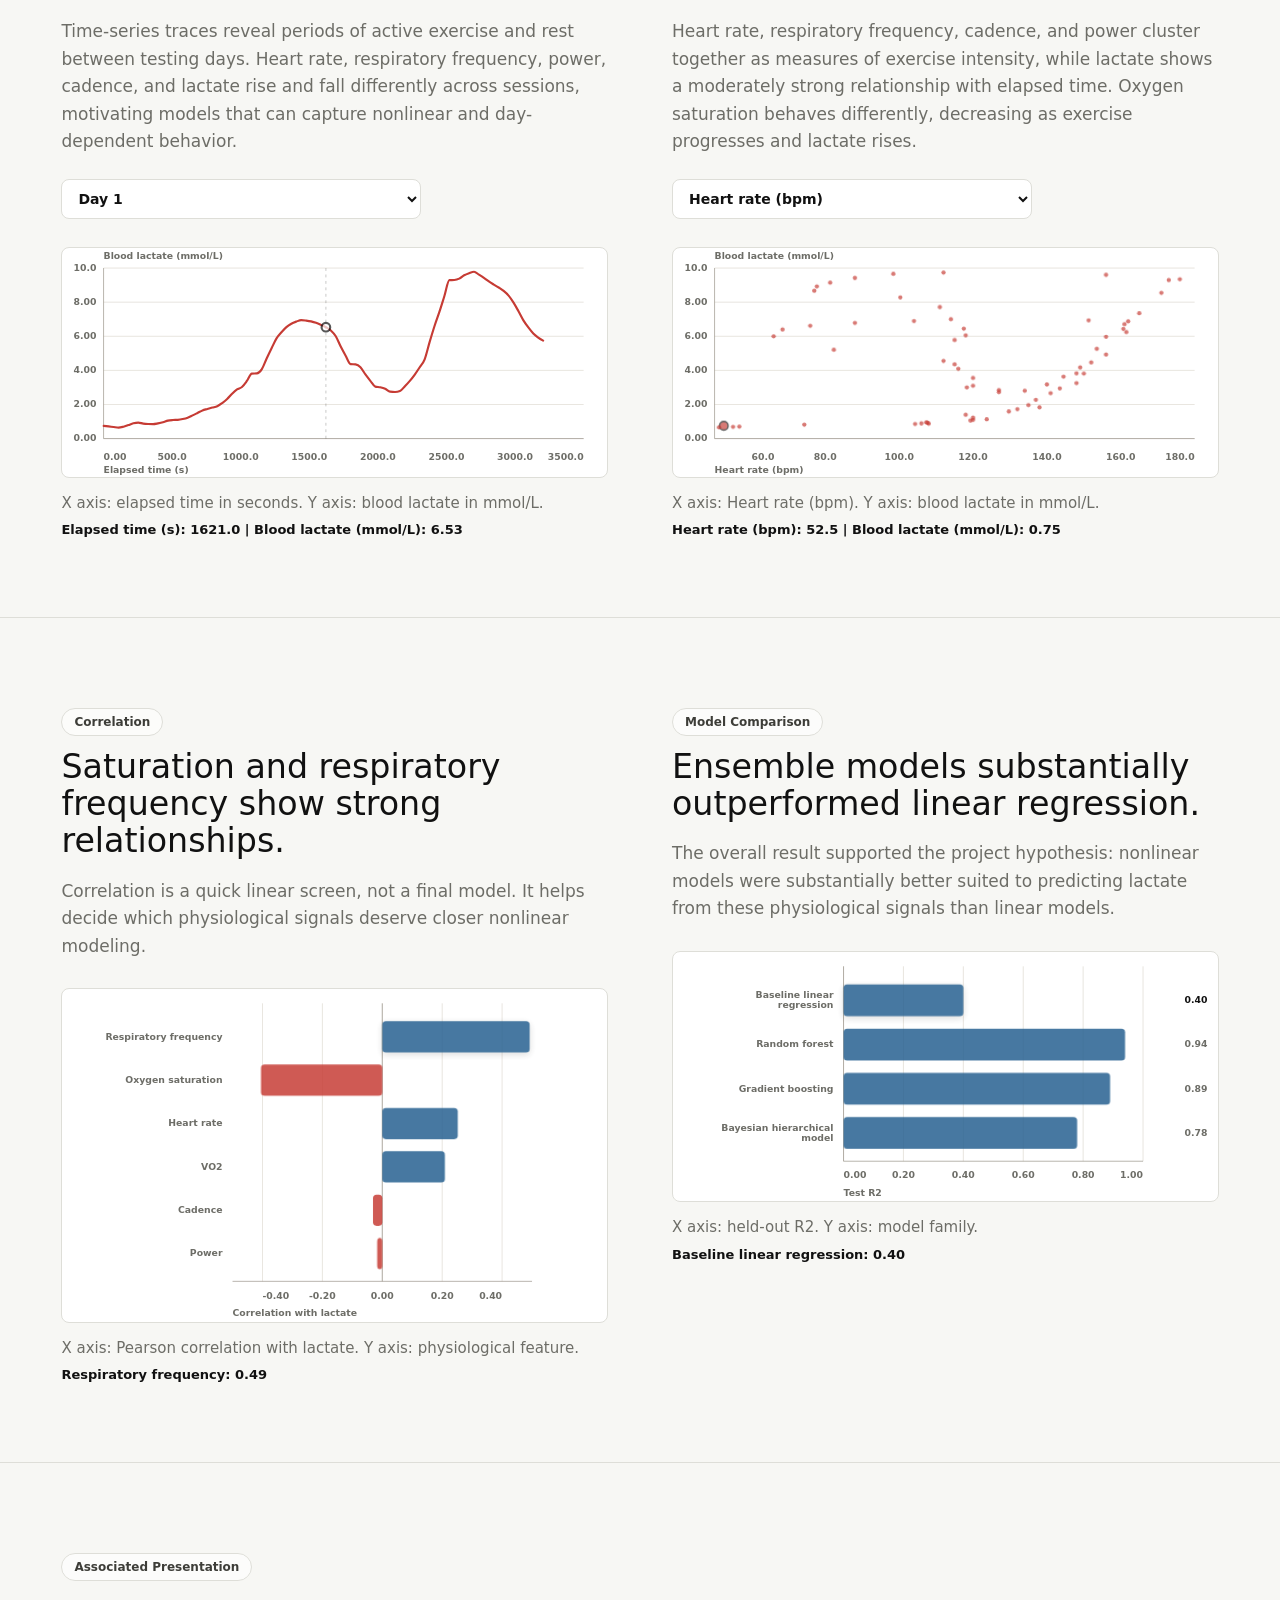
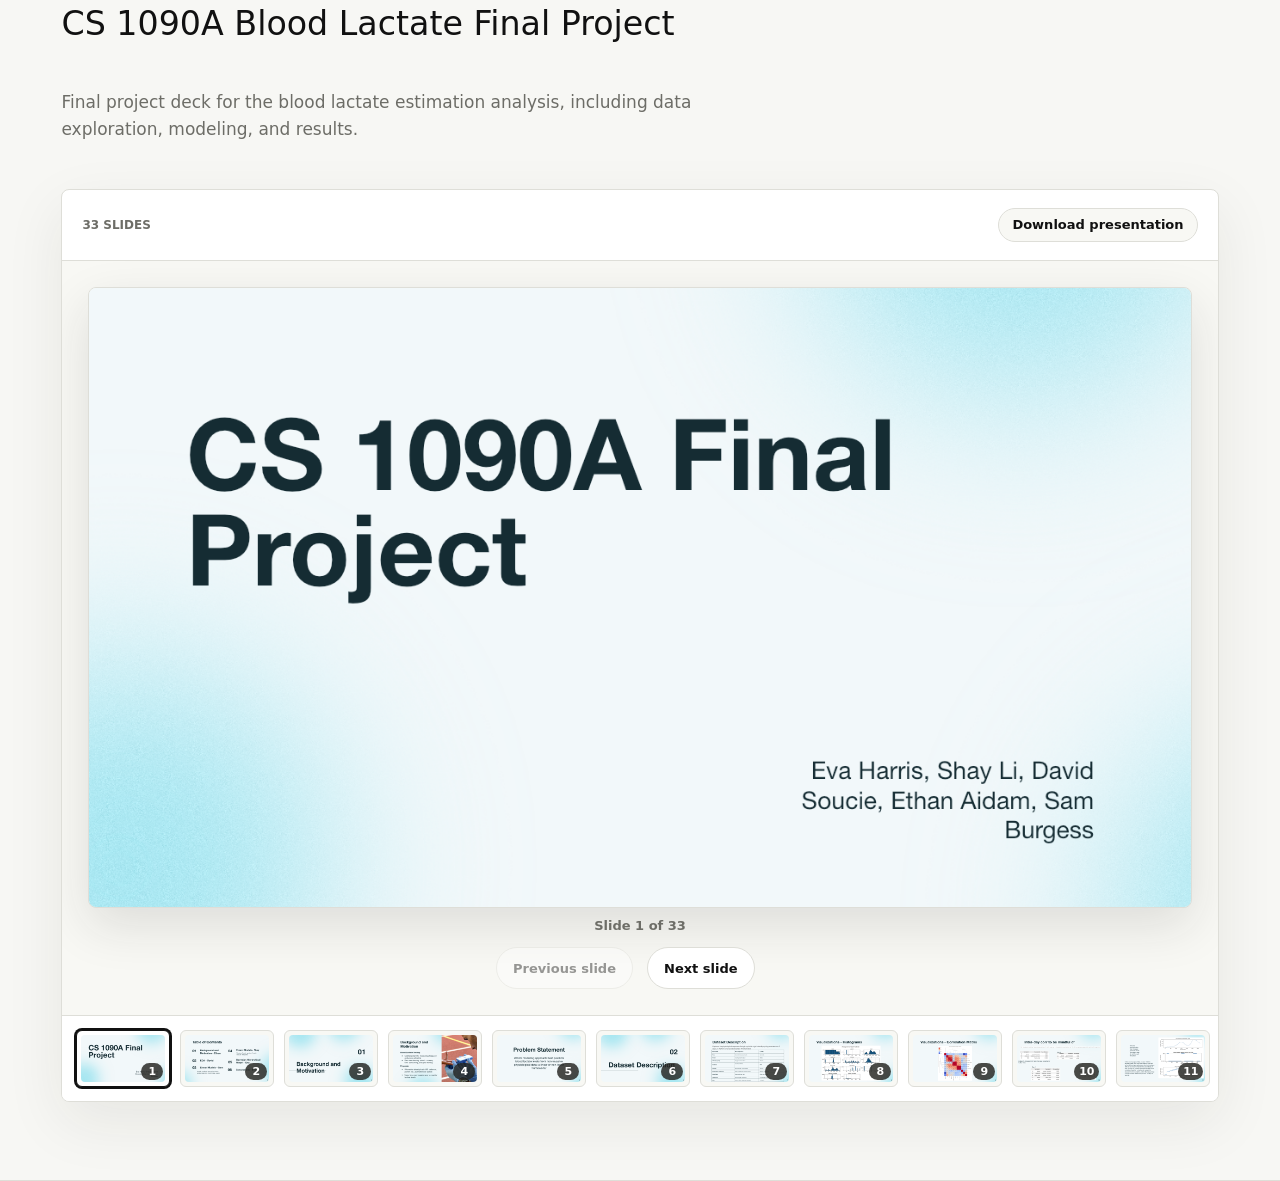
==== commit 82c86b81: "Updated project pages and revisd antibody animation." ====
--- a/projects/blood-lactate-prediction/index.html
+++ b/projects/blood-lactate-prediction/index.html
@@ -13,12 +13,12 @@
         <nav><a href="/">Ethan Aidam</a><a href="/#projects">Projects</a><a href="https://github.com/DavidStryder/CS109A---Final-Project-Blood-Lactate-Analysis">GitHub</a></nav>
         <p class="eyebrow">Physiological machine learning</p>
         <h1>Blood Lactate Estimation</h1>
-        <p>Ensemble and Bayesian models estimating blood lactate from wearable physiological signals.</p>
+        <p>Predicting blood lactate from non-invasive physiological signals using linear, ensemble, and Bayesian hierarchical models.</p>
         <div class="case-actions"><a href="https://github.com/DavidStryder/CS109A---Final-Project-Blood-Lactate-Analysis">View GitHub</a><a href="/#projects">Back to portfolio</a></div>
       </header>
       <section class="case-section case-two-col">
-        <div><p class="section-label">Background</p><h2>Endurance athletes and clinicians need a less invasive way to accurately assess fatigue during exercise than taking blood lactate samples.</h2><p class="case-copy">Blood lactate is a useful marker of metabolic strain, but direct measurement is invasive and sparse. This project explores whether wearable and exercise-test signals can estimate lactate continuously enough to support training or clinical interpretation.</p><p class="case-copy">The page emphasizes repeated-measure structure: testing days differ, rest-like zero-power intervals matter, and nonlinear models can capture physiology that a simple linear baseline misses.</p></div>
-        <div><p class="section-label">Project Workflow</p><article class="thought-row"><strong>Frame the physiological target</strong><p>Use non-invasive exercise signals to estimate blood lactate, a useful proxy for metabolic stress and threshold behavior.</p></article><article class="thought-row"><strong>Inspect day-to-day structure</strong><p>Treat each testing day separately first because baseline fatigue, protocol structure, and sensor behavior can shift over time.</p></article><article class="thought-row"><strong>Handle rest-like intervals explicitly</strong><p>Zero power or cadence often indicates rest rather than missingness, so these rows are surfaced instead of blindly dropped.</p></article><article class="thought-row"><strong>Compare flexible models</strong><p>Use ensemble regressors to capture nonlinear relationships, then layer Bayesian modeling on top to reason about repeated-measure uncertainty.</p></article></div>
+        <div><p class="section-label">Background</p><h2>Can blood lactate be estimated from wearable physiological signals without drawing blood?.</h2><p class="case-copy">Blood lactate testing is a gold-standard method for assessing fatigue and physiological response during endurance exercise, but collecting lactate requires repeated blood draws that are time-consuming and disruptive to training. Meanwhile, athletes already continuously collect signals such as heart rate, cadence, power, respiratory frequency, and oxygen saturation using non-invasive sensors.</p><p class="case-copy">We investigated whether these signals could be used to predict blood lactate and, specifically, whether nonlinear models outperform traditional linear approaches when modeling the complex physiological response to exercise.</p></div>
+        <div><p class="section-label">Project Goals</p><article class="thought-row"><strong>Predict Blood Lactate Non-Invasively</strong><p>Use continuously measured exercise and physiological signals to estimate blood lactate without relying on repeated blood sampling.</p></article><article class="thought-row"><strong>Compare Linear and Nonlinear Models</strong><p>Benchmark linear regression approaches against decision trees, random forests, gradient boosting, and mixture-of-experts models.</p></article><article class="thought-row"><strong>Account for Repeated Testing Days</strong><p>Model day-to-day differences in exercise protocol and physiology rather than assuming one relationship holds identically across every session.</p></article><article class="thought-row"><strong>Identify Importnat Physiological Predictors</strong><p>Evaluate which non-invasive measurements contribute most strongly to lactate prediction.</p></article></div>
       </section>
       <div class="project-visualization-enhancement" data-project-visualizations="blood-lactate-prediction" data-artifact="/assets/project-artifacts/blood-lactate-prediction.json" hidden></div>
       <section class="case-section presentation-section">
--- a/assets/styles.css
+++ b/assets/styles.css
@@ -91,14 +91,17 @@
 }
 
 .brand-mark span {
-  width: 26px;
-  height: 26px;
+  width: 28px;
+  height: 28px;
   display: inline-grid;
   place-items: center;
   border-radius: 50%;
   color: white;
   background: var(--ink);
-  font-size: 10px;
+  font-family: "Times New Roman", Cambria, Georgia, serif;
+  font-size: 13px;
+  font-weight: 800;
+  line-height: 1;
   transition: transform 180ms ease, background 180ms ease;
 }
 
@@ -673,6 +676,14 @@
   background: #f1f1ed;
 }
 
+.section-grid.about-section {
+  grid-template-columns: minmax(0, 1fr) minmax(280px, 1fr);
+}
+
+.section-grid.about-section .section-copy {
+  max-width: none;
+}
+
 .section-grid.about-section h2 {
   font-size: clamp(28px, 4.2vw, 52px);
   line-height: 1;
@@ -940,6 +951,34 @@
   box-shadow: 0 0 0 3px rgba(17, 17, 17, 0.12);
 }
 
+.detail-thumb {
+  width: 100%;
+  aspect-ratio: 16 / 9;
+  max-height: 260px;
+  margin-bottom: 20px;
+  overflow: hidden;
+  border: 1px solid var(--line);
+  border-radius: 8px;
+  background: var(--background);
+}
+
+.detail-thumb img {
+  display: block;
+  width: 100%;
+  height: 100%;
+  object-fit: cover;
+  object-position: center;
+}
+
+.detail-thumb-contain {
+  background: white;
+}
+
+.detail-thumb-contain img {
+  padding: 10px;
+  object-fit: contain;
+}
+
 .project-detail h3 {
   margin: 16px 0 24px;
   font-size: clamp(32px, 5vw, 54px);
@@ -1306,6 +1345,7 @@
   .topbar,
   .hero-section,
   .section-grid,
+  .section-grid.about-section,
   .project-layout {
     grid-template-columns: 1fr;
   }
@@ -1352,6 +1392,10 @@
 
   .project-detail {
     position: static;
+  }
+
+  .detail-thumb {
+    max-height: 300px;
   }
 
   .timeline-row {
@@ -1463,7 +1507,9 @@
 
 .project-case-link,
 .detail-actions a,
-.case-actions a {
+.detail-actions span,
+.case-actions a,
+.case-actions span {
   position: relative;
   z-index: 2;
   display: inline-flex;
@@ -1598,8 +1644,8 @@
 .case-copy {
   max-width: 720px;
   color: var(--muted);
-  font-size: 14px;
-  line-height: 1.55;
+  font-size: 17px;
+  line-height: 1.62;
 }
 
 .heatmaps-background-section .case-section-head {
@@ -1638,10 +1684,10 @@
 .case-section h2 {
   max-width: 820px;
   margin: 0 0 18px;
-  font-size: clamp(28px, 4vw, 52px);
+  font-size: clamp(22px, 2.6vw, 36px);
   font-weight: 500;
   letter-spacing: 0;
-  line-height: 1.02;
+  line-height: 1.12;
 }
 
 .case-two-col {
@@ -1677,8 +1723,8 @@
 .thought-row p {
   margin: 8px 0 0;
   color: var(--muted);
-  font-size: 14px;
-  line-height: 1.55;
+  font-size: 17px;
+  line-height: 1.62;
 }
 
 .workflow-strip {
@@ -1722,8 +1768,8 @@
 .workflow-strip p {
   margin: 12px 0 0;
   color: var(--muted);
-  font-size: 13px;
-  line-height: 1.45;
+  font-size: 16px;
+  line-height: 1.55;
 }
 
 .chart-bars {
@@ -1815,7 +1861,7 @@
   width: 100%;
   min-width: 520px;
   border-collapse: collapse;
-  font-size: 13px;
+  font-size: 14px;
 }
 
 .small-table-wrap th,
@@ -1826,15 +1872,38 @@
   vertical-align: top;
 }
 
+.small-table-wrap th:not(:first-child),
+.small-table-wrap td:not(:first-child) {
+  text-align: right;
+  white-space: nowrap;
+}
+
+.small-table-wrap td:not(:first-child) {
+  color: var(--muted);
+  font-variant-numeric: tabular-nums;
+}
+
+.small-table-wrap td:first-child {
+  color: var(--ink);
+  font-weight: 650;
+}
+
+.small-table-wrap tbody tr:hover td {
+  background: rgba(17, 17, 17, 0.02);
+}
+
 .small-table-wrap tr:last-child td {
   border-bottom: 0;
 }
 
 .small-table-wrap th {
-  color: var(--ink);
+  color: #3d3d38;
   background: #f8f8f4;
-  font-size: 12px;
+  font-size: 11px;
+  font-weight: 700;
+  letter-spacing: 0.06em;
   text-transform: uppercase;
+  white-space: nowrap;
 }
 
 .code-card {
@@ -1888,12 +1957,38 @@
 .term-grid p {
   margin: 12px 0 0;
   color: var(--muted);
-  font-size: 14px;
-  line-height: 1.5;
+  font-size: 17px;
+  line-height: 1.62;
 }
 
 .chart-frame {
   margin-top: 18px;
+}
+
+.benchmark-grid {
+  display: grid;
+  grid-template-columns: minmax(300px, 0.9fr) minmax(360px, 1.1fr);
+  gap: clamp(18px, 3vw, 32px);
+  align-items: start;
+}
+
+.benchmark-grid .small-table-wrap table {
+  min-width: 0;
+}
+
+.benchmark-grid .small-table-wrap td:first-child {
+  white-space: normal;
+  overflow-wrap: anywhere;
+}
+
+.benchmark-grid .chart-frame {
+  display: flex;
+  flex-direction: column;
+  margin-top: 0;
+}
+
+.benchmark-grid .chart-frame .native-chart {
+  margin-top: 0;
 }
 
 .project-visualization-enhancement {
@@ -1903,6 +1998,10 @@
 .chart-frame .native-chart,
 .chart-frame .chart-bars {
   margin-top: 10px;
+}
+
+.gsea-direction-column .chart-frame {
+  margin-top: 64px;
 }
 
 .chart-meta {
@@ -1914,8 +2013,8 @@
 .chart-meta p {
   margin: 0;
   color: var(--muted);
-  font-size: 12px;
-  line-height: 1.45;
+  font-size: 15px;
+  line-height: 1.55;
 }
 
 .chart-meta strong {
@@ -2025,6 +2124,18 @@
   fill: var(--muted);
 }
 
+.chart-category-label {
+  fill: var(--ink);
+  font-size: 12px;
+  font-weight: 800;
+}
+
+.chart-svg-title {
+  fill: var(--ink);
+  font-size: 18px;
+  font-weight: 850;
+}
+
 .chart-axis-title {
   fill: var(--ink);
   font-size: 13px;
@@ -2119,8 +2230,8 @@
 .lmd-context-grid p {
   margin: 14px 0 0;
   color: var(--muted);
-  font-size: 14px;
-  line-height: 1.5;
+  font-size: 17px;
+  line-height: 1.62;
 }
 
 .lmd-figure-grid {
@@ -2180,6 +2291,38 @@
   color: var(--muted);
   font-size: 13px;
   line-height: 1.45;
+}
+
+.enrichment-figure {
+  margin: 0;
+}
+
+.sports-event-section .chart-frame,
+.sports-model-chart .chart-frame {
+  max-width: 680px;
+}
+
+.enrichment-figure img {
+  display: block;
+  width: 100%;
+  height: auto;
+  border: 1px solid var(--line);
+  border-radius: 8px;
+  background: white;
+}
+
+.enrichment-figure figcaption {
+  margin-top: 10px;
+  color: var(--muted);
+  font-size: 13px;
+  line-height: 1.45;
+}
+
+.enrichment-figure figcaption strong {
+  display: block;
+  margin-bottom: 4px;
+  color: var(--ink);
+  font-size: 14px;
 }
 
 .project-figure-grid figcaption strong {
@@ -2409,8 +2552,13 @@
   .term-grid,
   .lmd-context-grid,
   .lmd-figure-grid,
+  .benchmark-grid,
   .presentation-toolbar {
     grid-template-columns: 1fr;
+  }
+
+  .gsea-direction-column .chart-frame {
+    margin-top: 18px;
   }
 
   .project-figure-grid {
@@ -2596,6 +2744,37 @@
   transition: opacity 0.68s ease;
 }
 
+.degrade-antibody-button {
+  position: absolute;
+  left: 50%;
+  bottom: clamp(16px, 5vw, 28px);
+  z-index: 4;
+  min-height: 38px;
+  max-width: calc(100% - 34px);
+  transform: translate(-50%, 10px);
+  border: 1px solid rgba(177, 247, 230, 0.36);
+  border-radius: 999px;
+  padding: 0 16px;
+  color: #eafff9;
+  background: rgba(4, 11, 15, 0.62);
+  box-shadow: 0 12px 34px rgba(0, 0, 0, 0.28);
+  backdrop-filter: blur(14px);
+  font-size: 12px;
+  font-weight: 800;
+  letter-spacing: 0;
+  white-space: nowrap;
+  cursor: pointer;
+  opacity: 0;
+  pointer-events: none;
+  transition: opacity 0.42s ease, transform 0.42s ease, border-color 0.24s ease;
+}
+
+.degrade-antibody-button:hover,
+.degrade-antibody-button:focus-visible {
+  border-color: rgba(211, 255, 245, 0.82);
+  outline: none;
+}
+
 .hero-antibody-widget[data-antibody-state="forming"] .hero-profile-trigger,
 .hero-antibody-widget[data-antibody-state="formed"] .hero-profile-trigger {
   opacity: 0;
@@ -2609,9 +2788,16 @@
   cursor: pointer;
 }
 
+.hero-antibody-widget[data-antibody-state="formed"] .degrade-antibody-button {
+  opacity: 1;
+  transform: translate(-50%, 0);
+  pointer-events: auto;
+}
+
 @media (prefers-reduced-motion: reduce) {
   .hero-profile-trigger,
-  .antibody-canvas {
+  .antibody-canvas,
+  .degrade-antibody-button {
     transition-duration: 0.001ms;
   }
 }
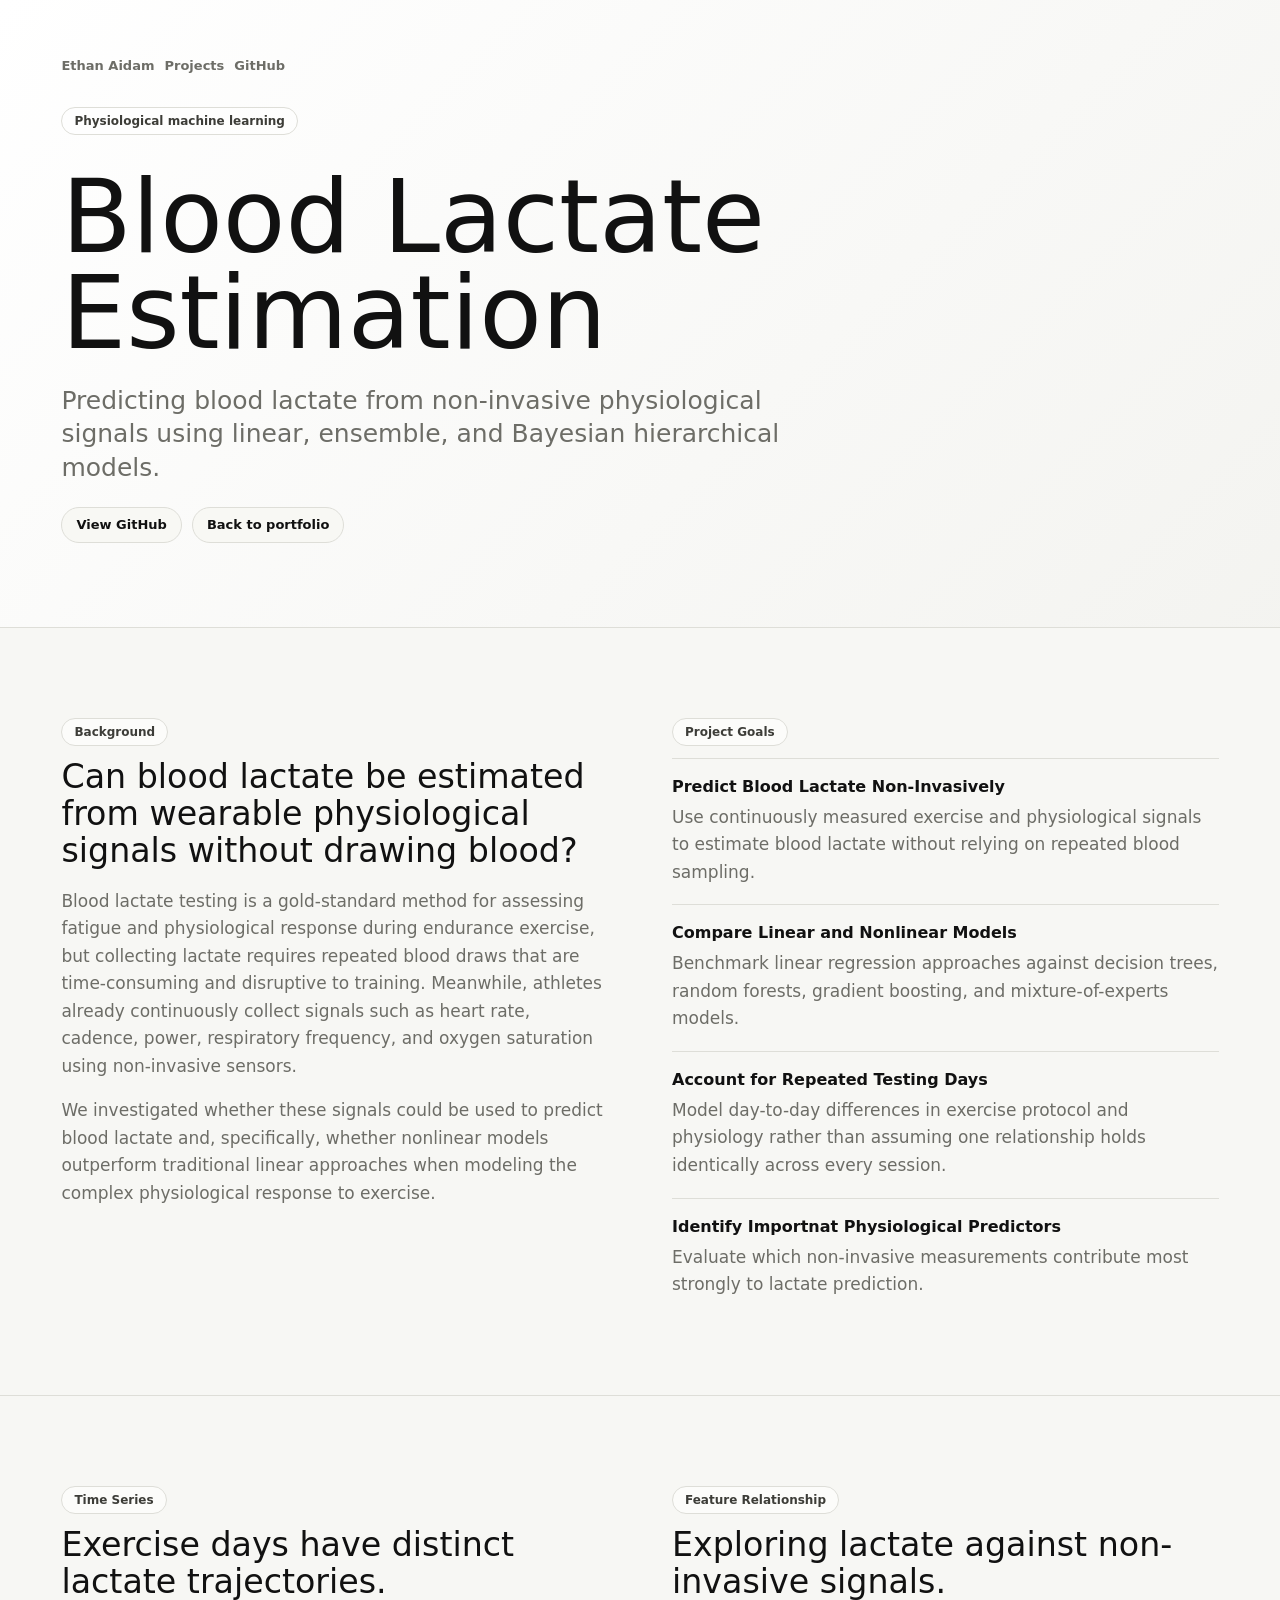
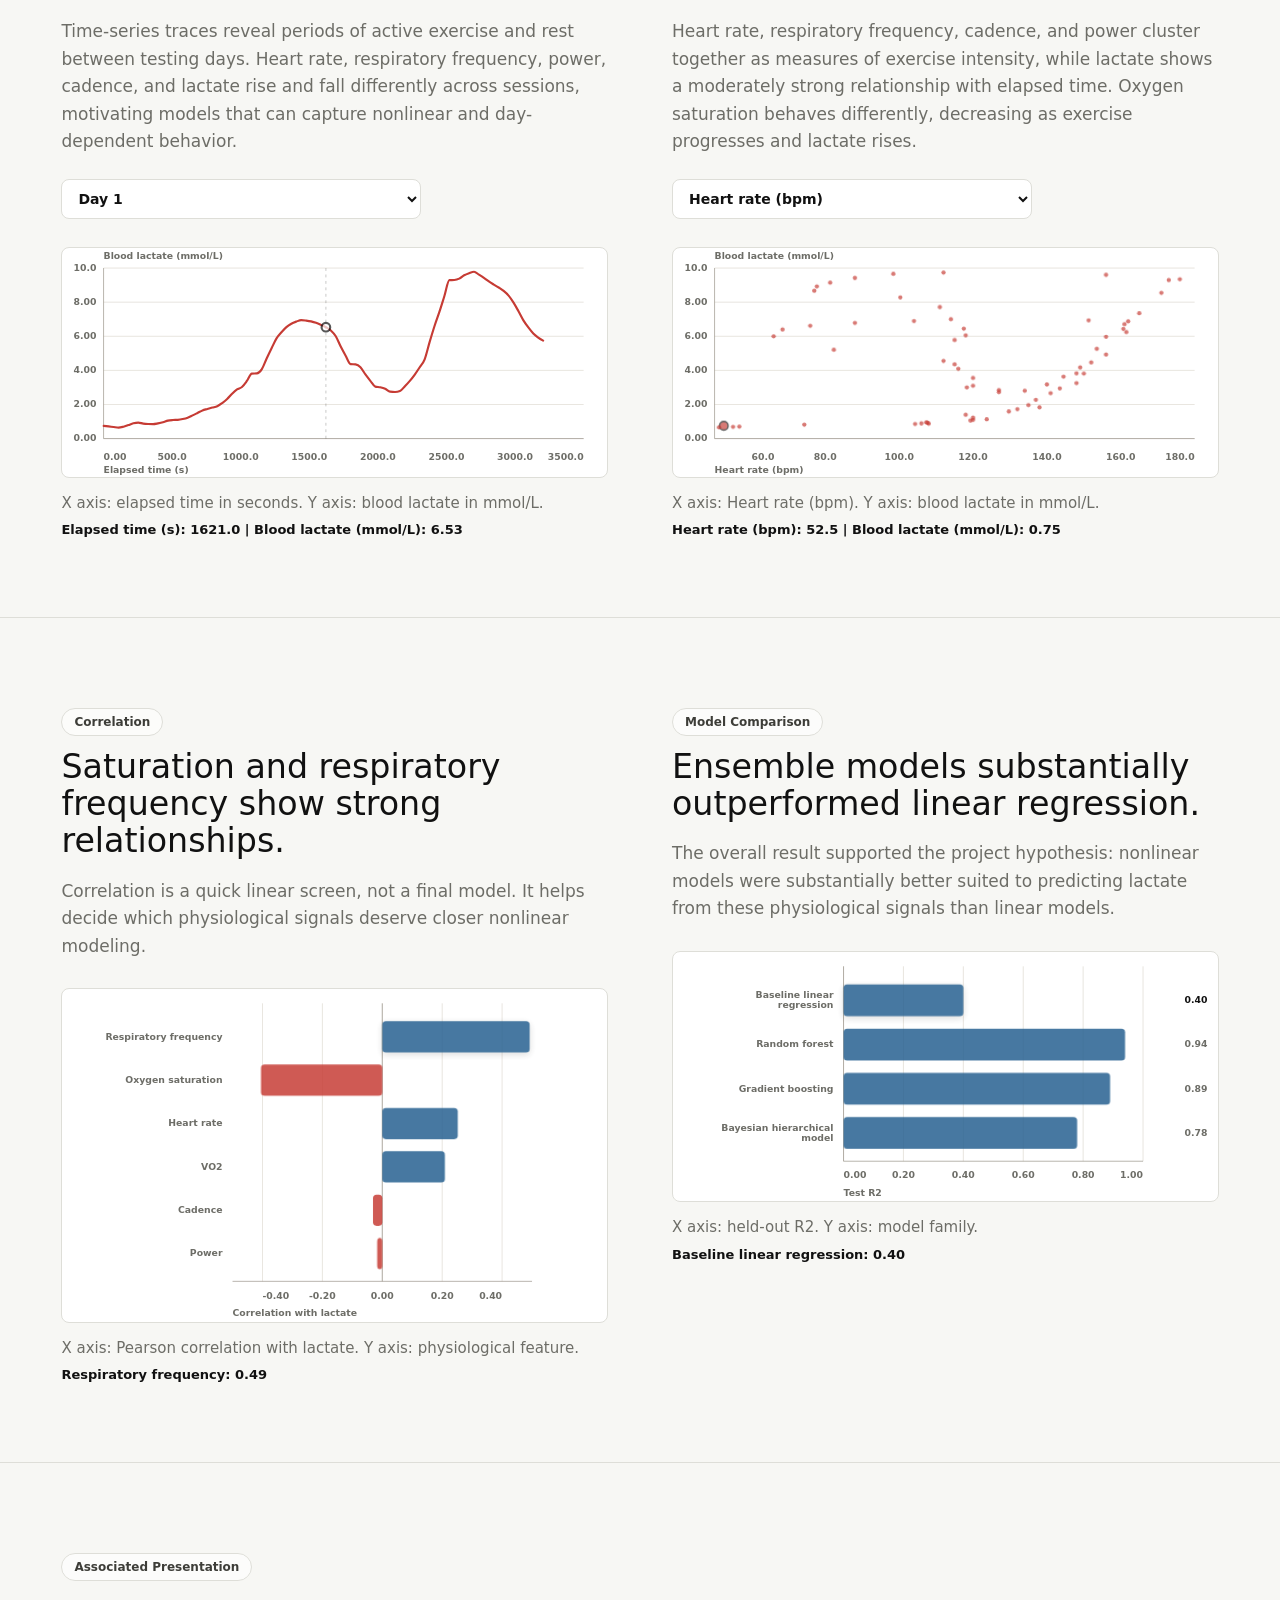
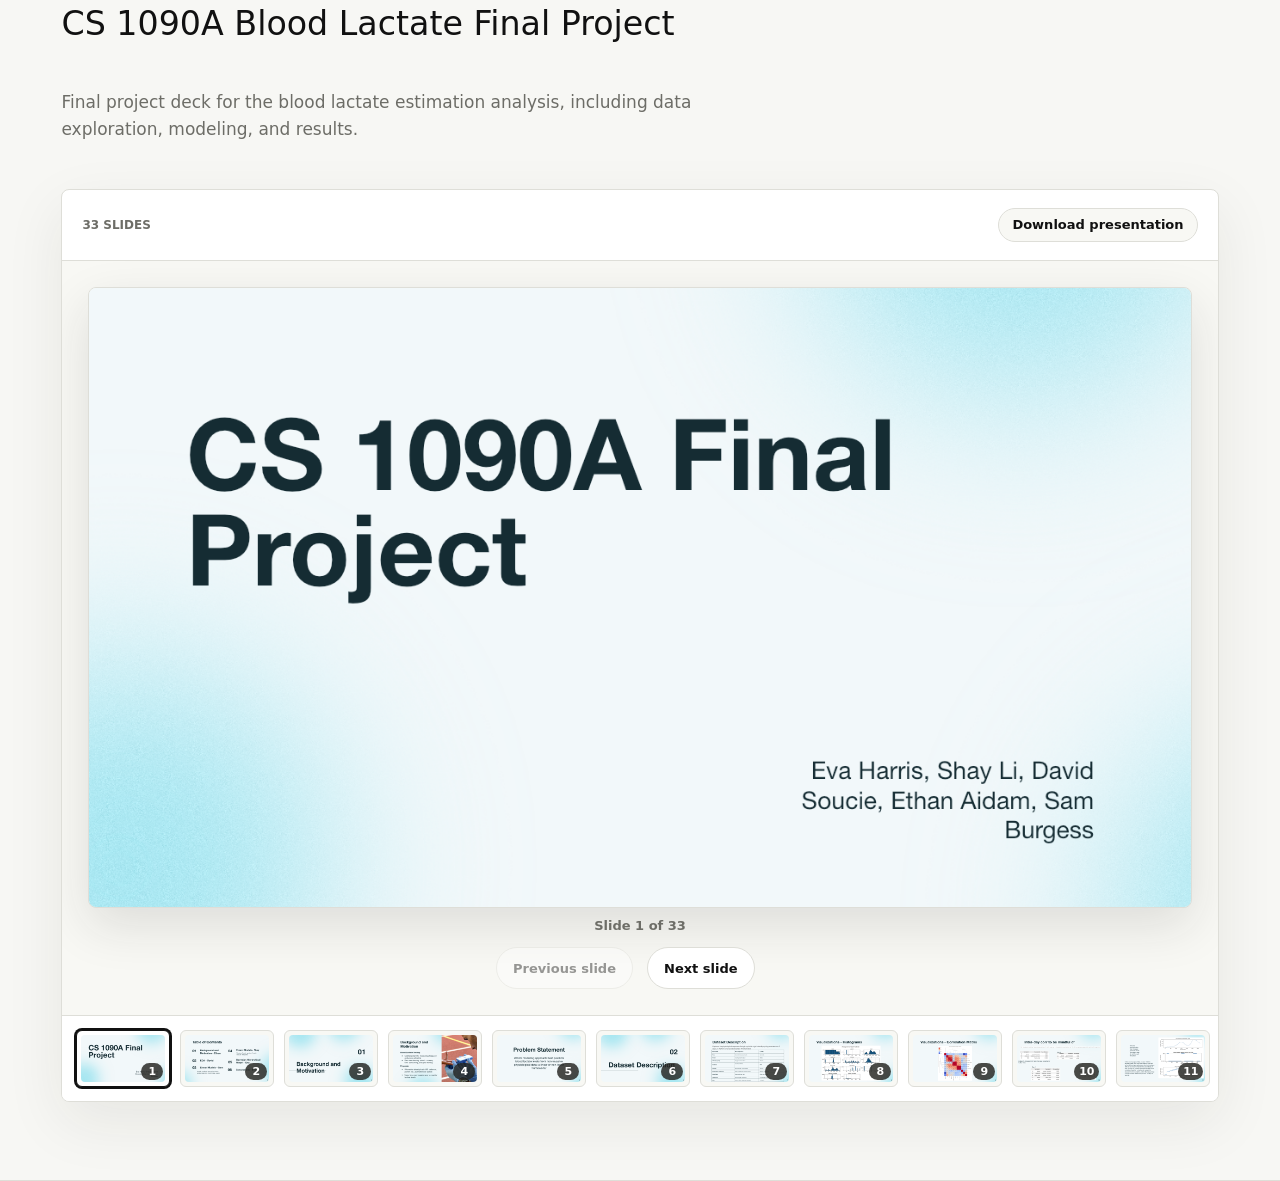
==== commit c8fdec13: "Minor revision to blood lactate index.html" ====
--- a/projects/blood-lactate-prediction/index.html
+++ b/projects/blood-lactate-prediction/index.html
@@ -17,7 +17,7 @@
         <div class="case-actions"><a href="https://github.com/DavidStryder/CS109A---Final-Project-Blood-Lactate-Analysis">View GitHub</a><a href="/#projects">Back to portfolio</a></div>
       </header>
       <section class="case-section case-two-col">
-        <div><p class="section-label">Background</p><h2>Can blood lactate be estimated from wearable physiological signals without drawing blood?.</h2><p class="case-copy">Blood lactate testing is a gold-standard method for assessing fatigue and physiological response during endurance exercise, but collecting lactate requires repeated blood draws that are time-consuming and disruptive to training. Meanwhile, athletes already continuously collect signals such as heart rate, cadence, power, respiratory frequency, and oxygen saturation using non-invasive sensors.</p><p class="case-copy">We investigated whether these signals could be used to predict blood lactate and, specifically, whether nonlinear models outperform traditional linear approaches when modeling the complex physiological response to exercise.</p></div>
+        <div><p class="section-label">Background</p><h2>Can blood lactate be estimated from wearable physiological signals without drawing blood?</h2><p class="case-copy">Blood lactate testing is a gold-standard method for assessing fatigue and physiological response during endurance exercise, but collecting lactate requires repeated blood draws that are time-consuming and disruptive to training. Meanwhile, athletes already continuously collect signals such as heart rate, cadence, power, respiratory frequency, and oxygen saturation using non-invasive sensors.</p><p class="case-copy">We investigated whether these signals could be used to predict blood lactate and, specifically, whether nonlinear models outperform traditional linear approaches when modeling the complex physiological response to exercise.</p></div>
         <div><p class="section-label">Project Goals</p><article class="thought-row"><strong>Predict Blood Lactate Non-Invasively</strong><p>Use continuously measured exercise and physiological signals to estimate blood lactate without relying on repeated blood sampling.</p></article><article class="thought-row"><strong>Compare Linear and Nonlinear Models</strong><p>Benchmark linear regression approaches against decision trees, random forests, gradient boosting, and mixture-of-experts models.</p></article><article class="thought-row"><strong>Account for Repeated Testing Days</strong><p>Model day-to-day differences in exercise protocol and physiology rather than assuming one relationship holds identically across every session.</p></article><article class="thought-row"><strong>Identify Importnat Physiological Predictors</strong><p>Evaluate which non-invasive measurements contribute most strongly to lactate prediction.</p></article></div>
       </section>
       <div class="project-visualization-enhancement" data-project-visualizations="blood-lactate-prediction" data-artifact="/assets/project-artifacts/blood-lactate-prediction.json" hidden></div>
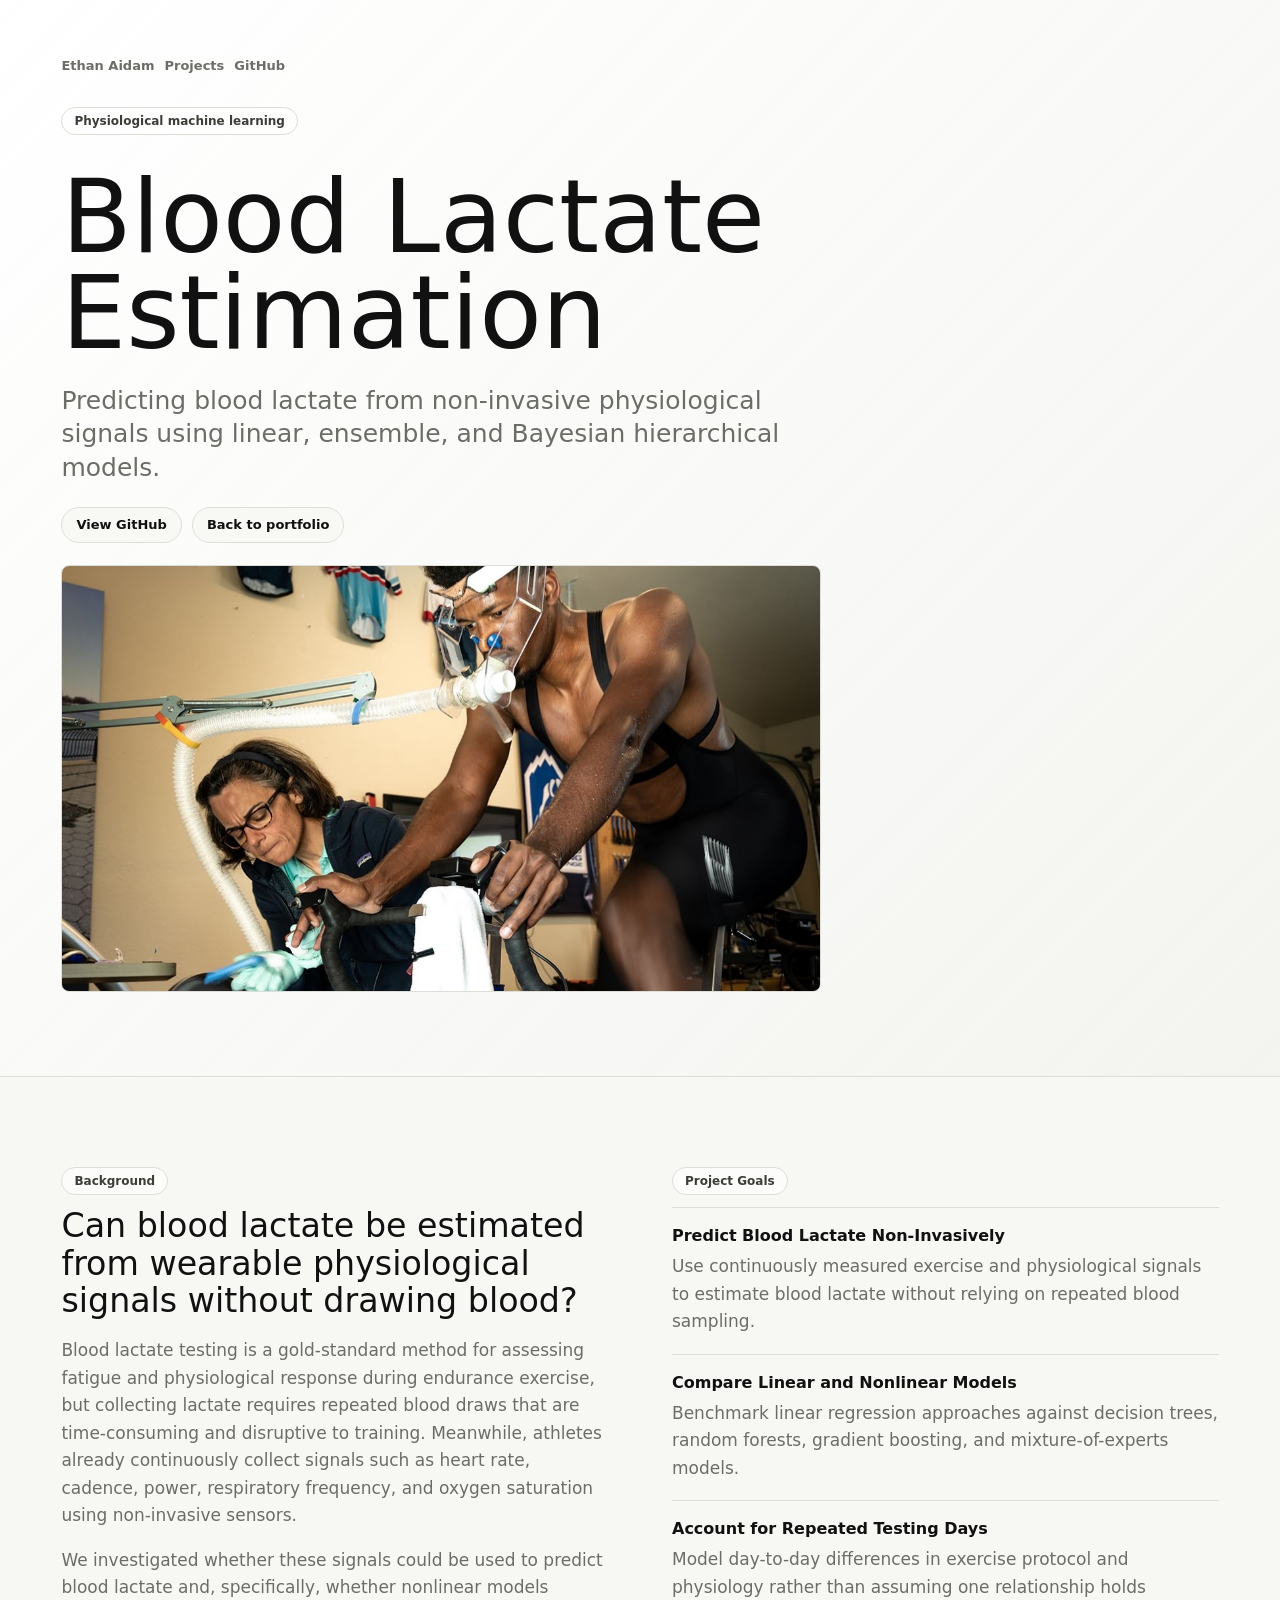
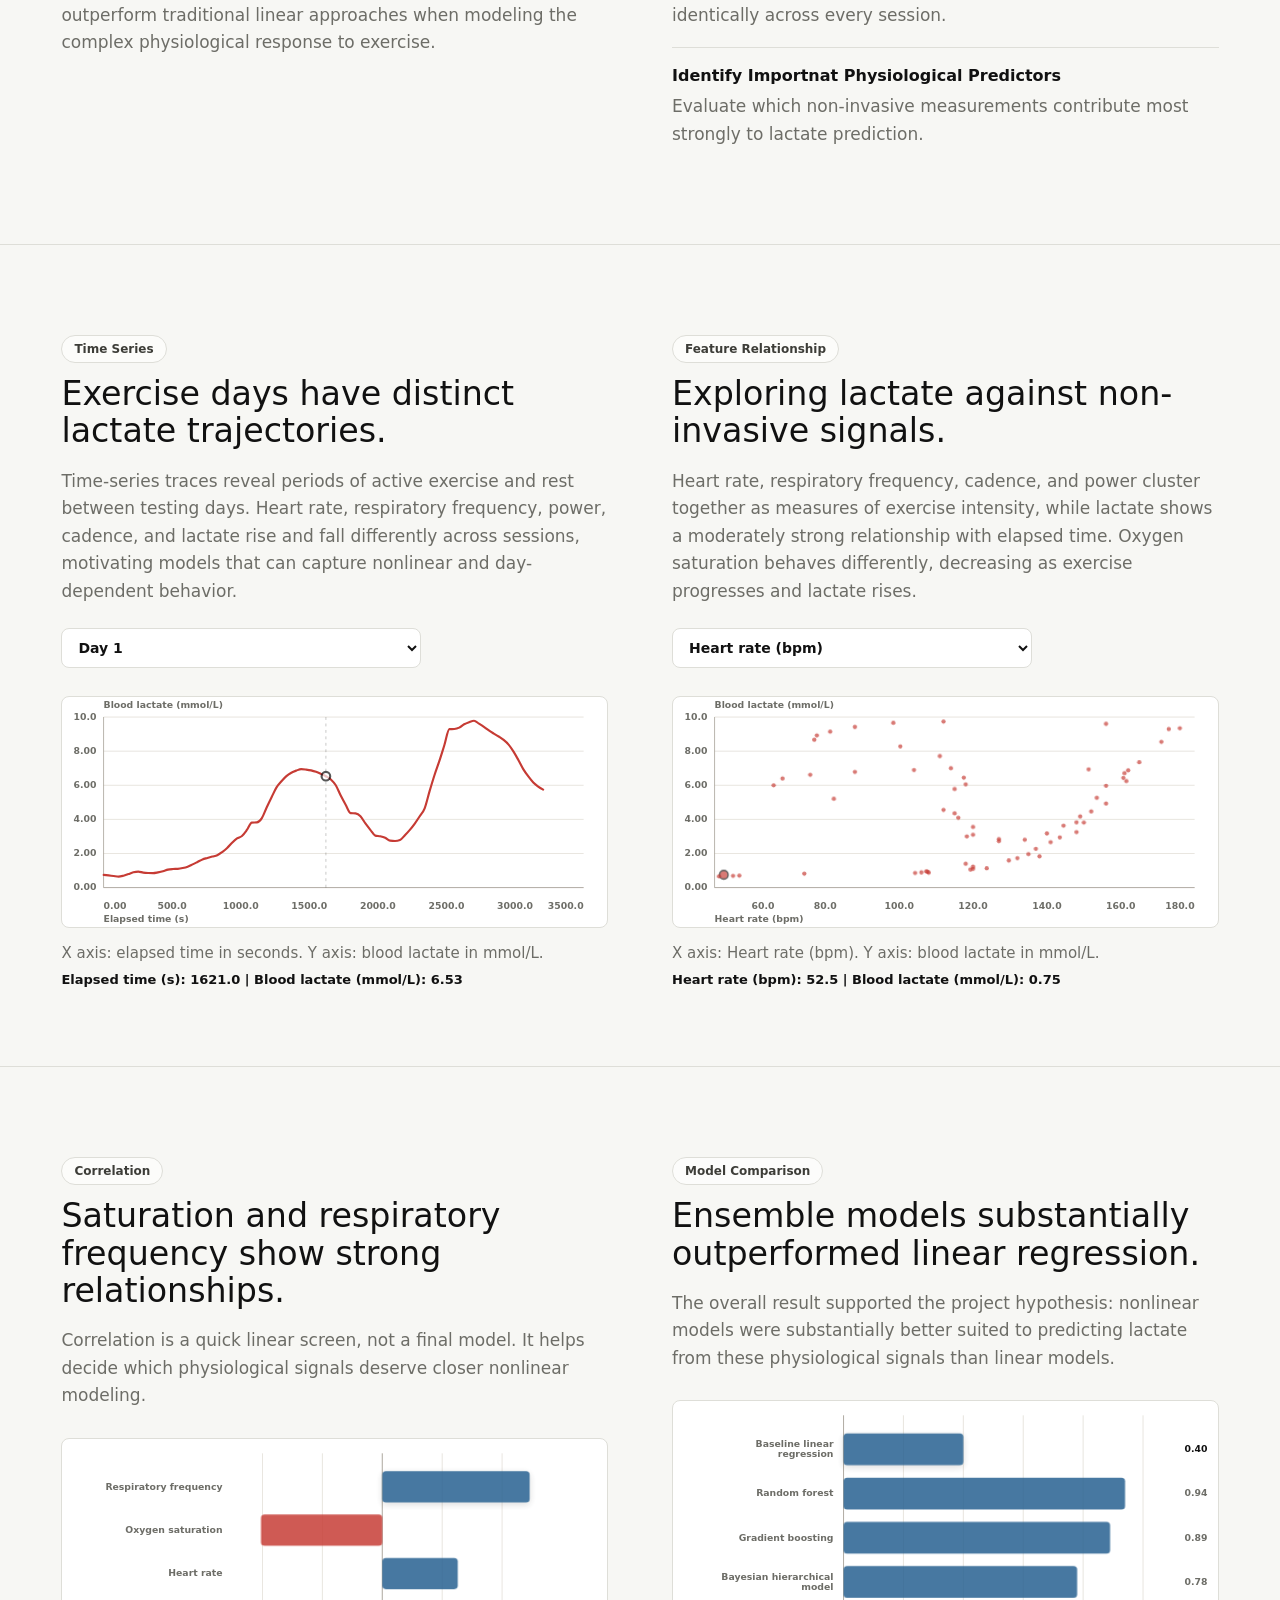
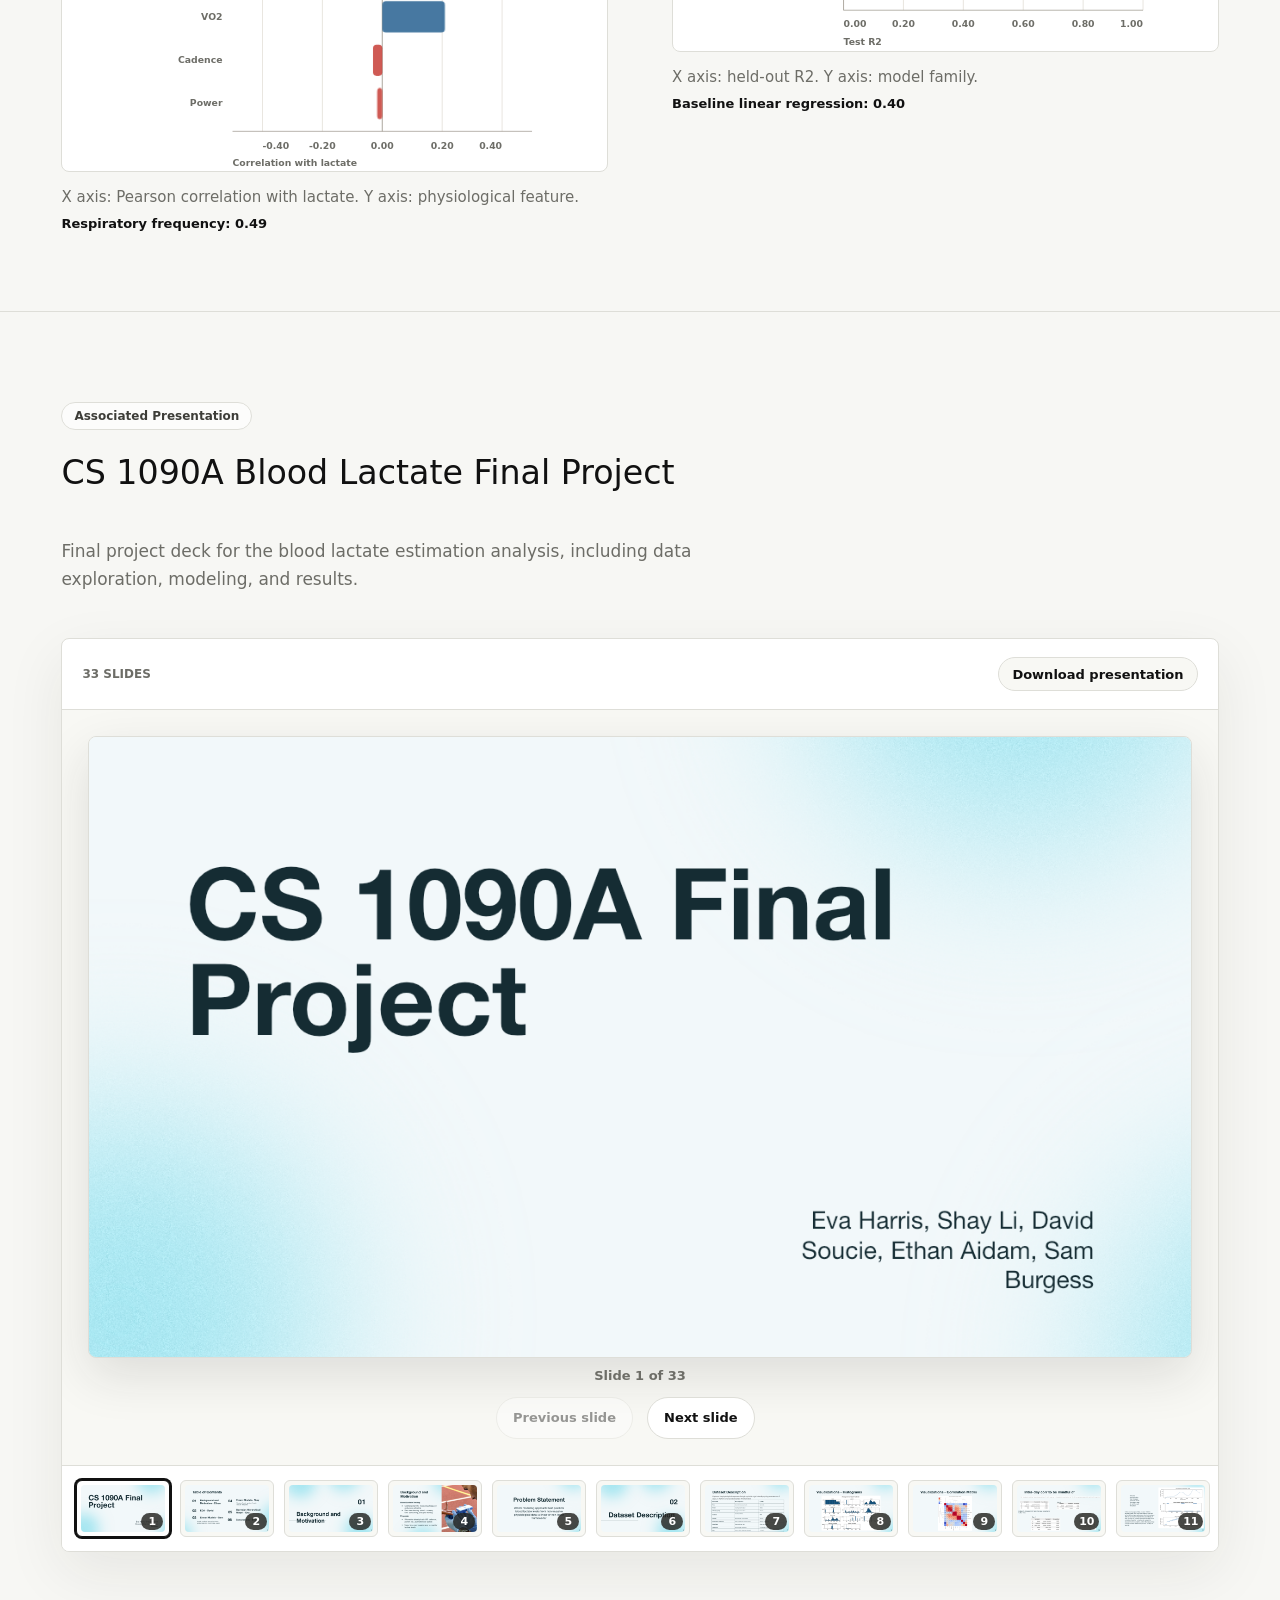
==== commit 9ca66c72: "Added thumbnails to project pages and updated favicon." ====
--- a/projects/blood-lactate-prediction/index.html
+++ b/projects/blood-lactate-prediction/index.html
@@ -15,6 +15,7 @@
         <h1>Blood Lactate Estimation</h1>
         <p>Predicting blood lactate from non-invasive physiological signals using linear, ensemble, and Bayesian hierarchical models.</p>
         <div class="case-actions"><a href="https://github.com/DavidStryder/CS109A---Final-Project-Blood-Lactate-Analysis">View GitHub</a><a href="/#projects">Back to portfolio</a></div>
+        <div class="case-hero-thumb"><img src="/home/thumbnails/blood-lactate-prediction.jpg" alt="A cyclist wearing a metabolic gas-exchange mask rides a stationary bike while a technician monitors the test." decoding="async"></div>
       </header>
       <section class="case-section case-two-col">
         <div><p class="section-label">Background</p><h2>Can blood lactate be estimated from wearable physiological signals without drawing blood?</h2><p class="case-copy">Blood lactate testing is a gold-standard method for assessing fatigue and physiological response during endurance exercise, but collecting lactate requires repeated blood draws that are time-consuming and disruptive to training. Meanwhile, athletes already continuously collect signals such as heart rate, cadence, power, respiratory frequency, and oxygen saturation using non-invasive sensors.</p><p class="case-copy">We investigated whether these signals could be used to predict blood lactate and, specifically, whether nonlinear models outperform traditional linear approaches when modeling the complex physiological response to exercise.</p></div>
--- a/assets/styles.css
+++ b/assets/styles.css
@@ -1605,6 +1605,32 @@
   display: flex;
   flex-wrap: wrap;
   gap: 10px;
+}
+
+.case-hero-thumb {
+  width: min(100%, 760px);
+  aspect-ratio: 16 / 9;
+  overflow: hidden;
+  border: 1px solid var(--line);
+  border-radius: 8px;
+  background: var(--background);
+}
+
+.case-hero-thumb img {
+  display: block;
+  width: 100%;
+  height: 100%;
+  object-fit: cover;
+  object-position: center;
+}
+
+.case-hero-thumb-contain {
+  background: white;
+}
+
+.case-hero-thumb-contain img {
+  padding: 10px;
+  object-fit: contain;
 }
 
 .case-metrics {
